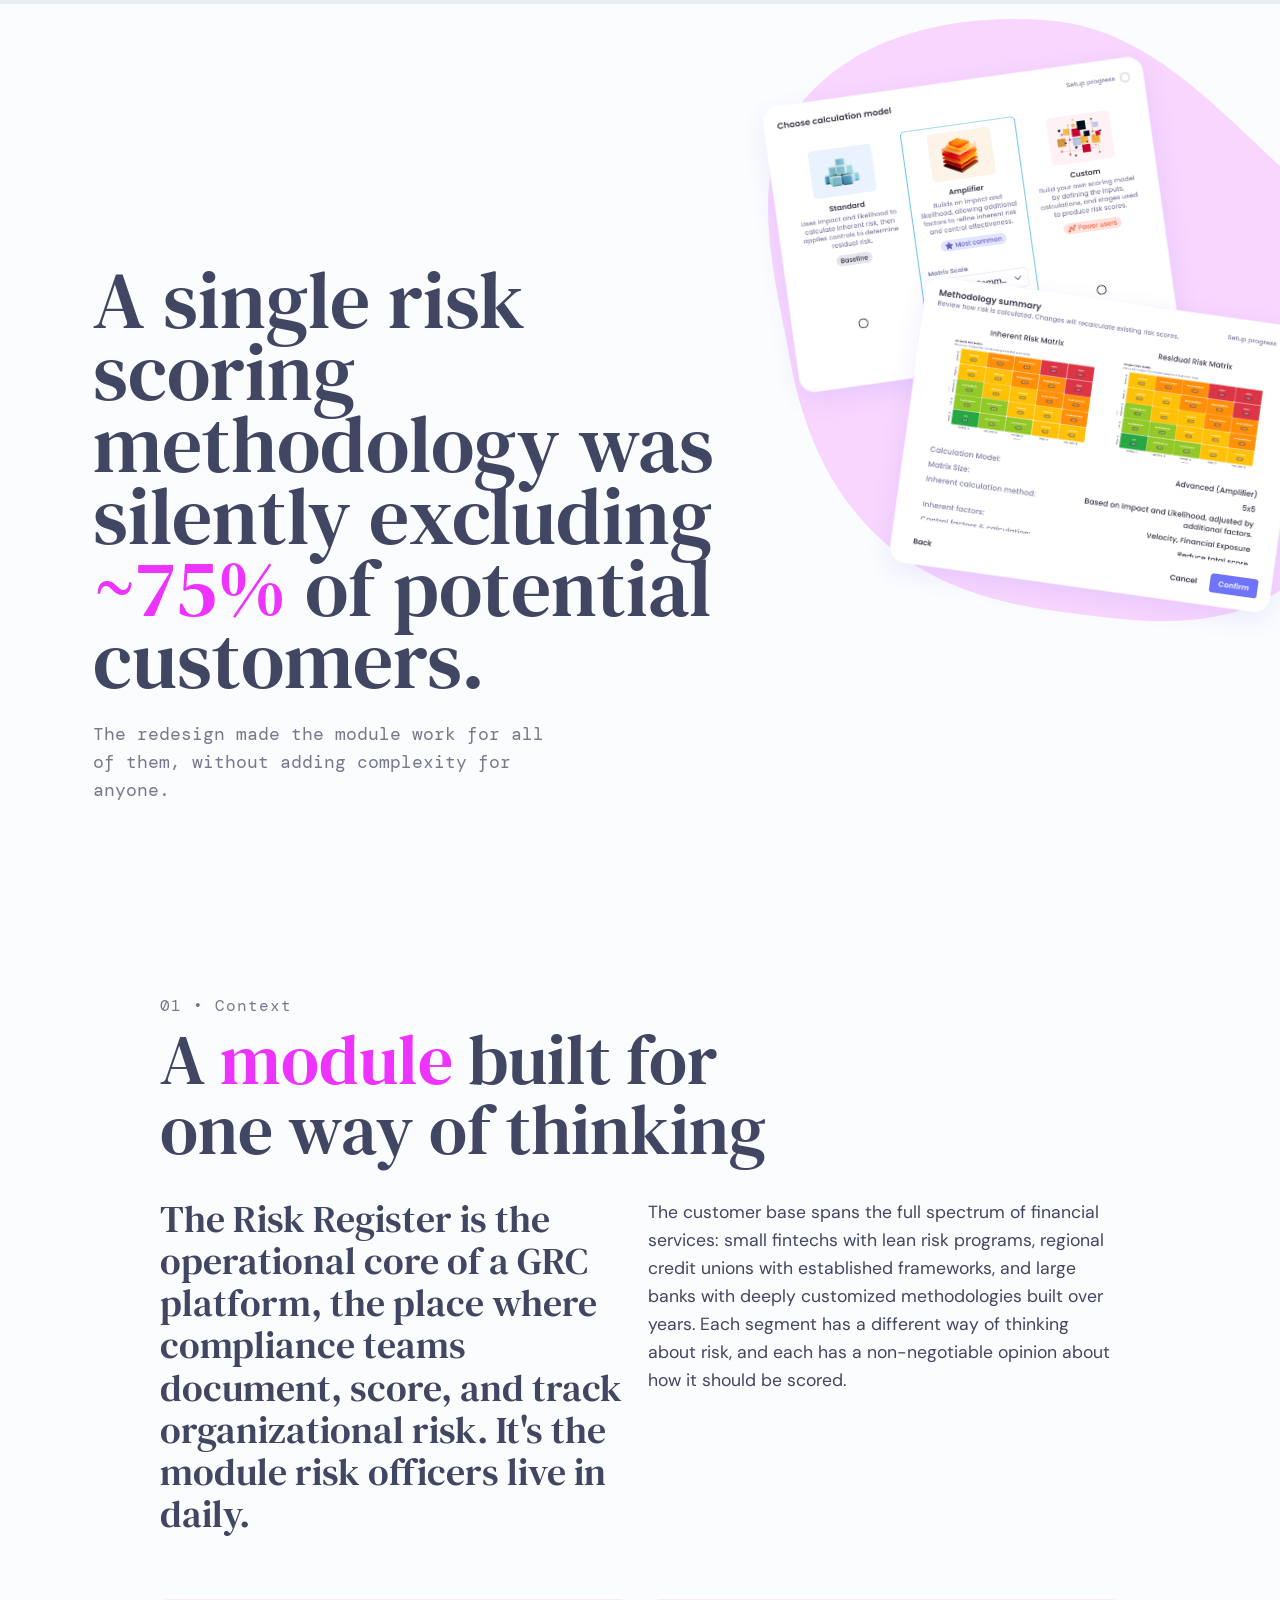
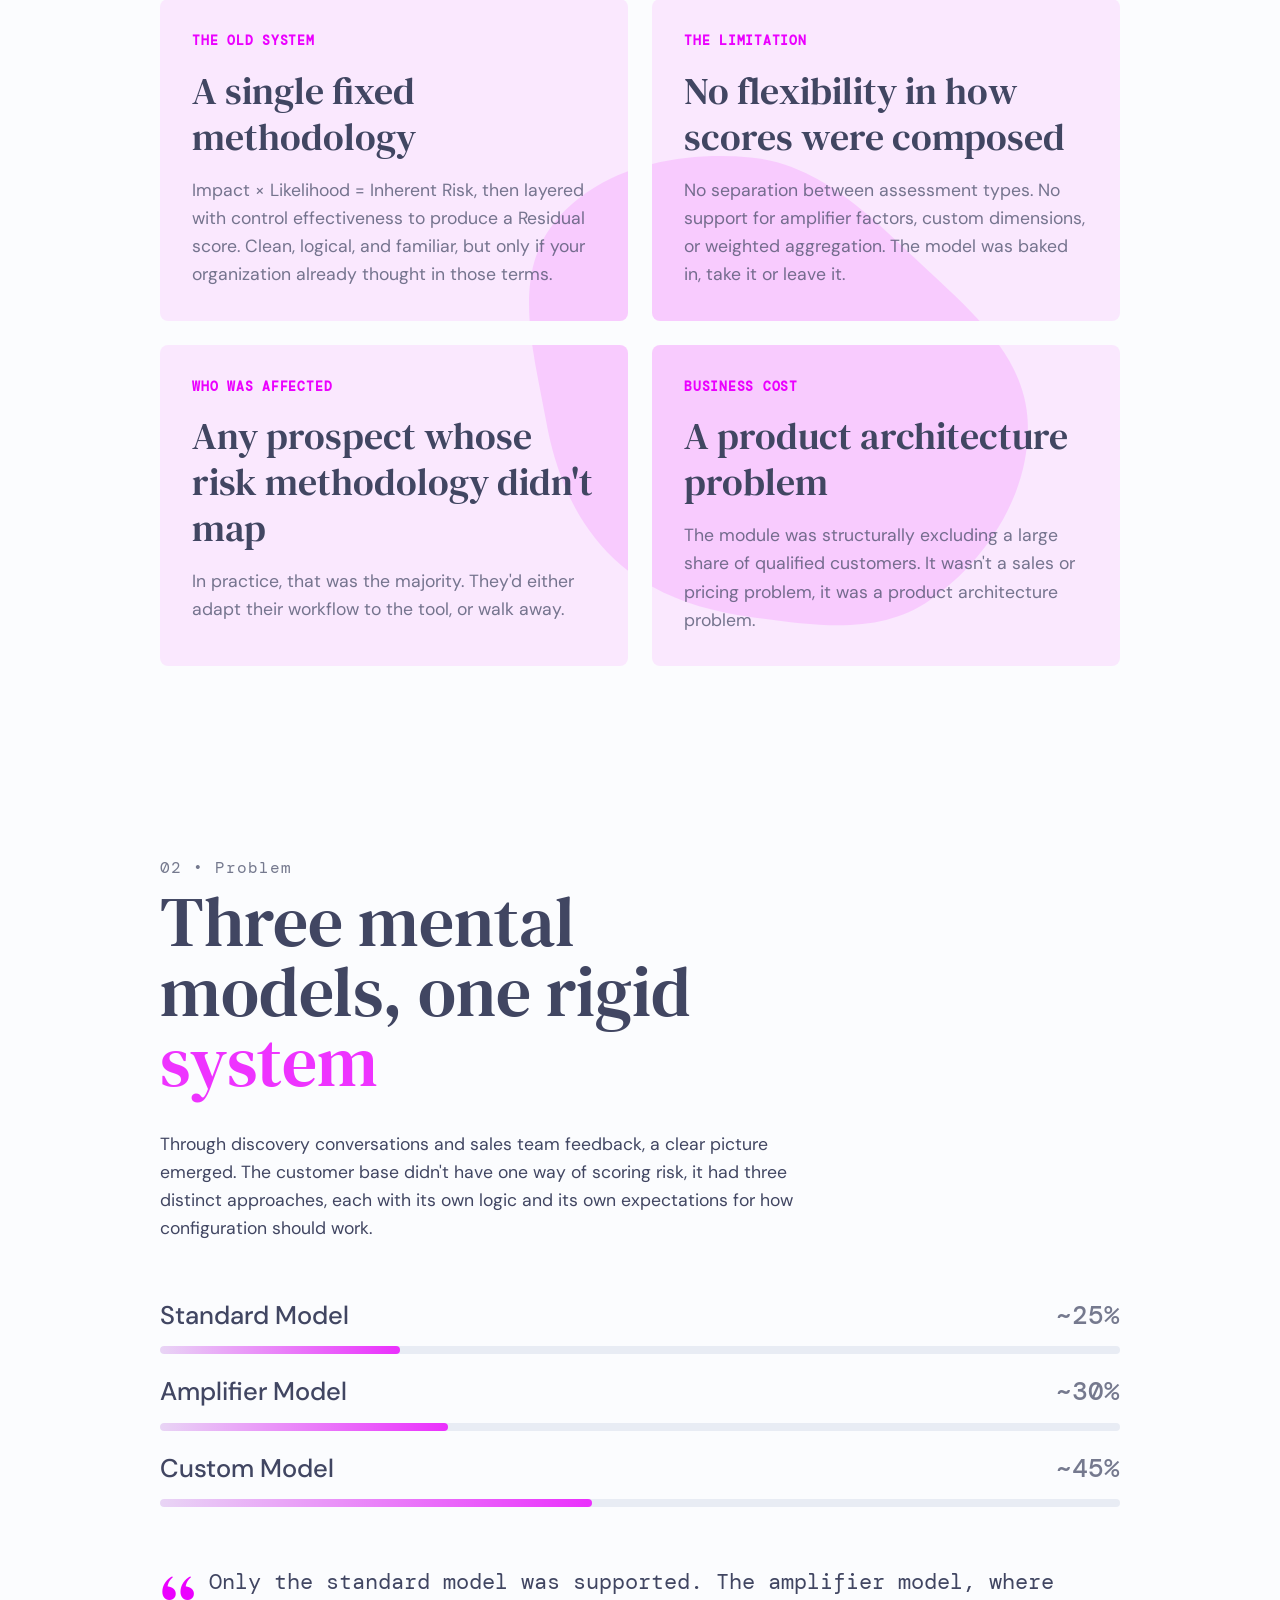
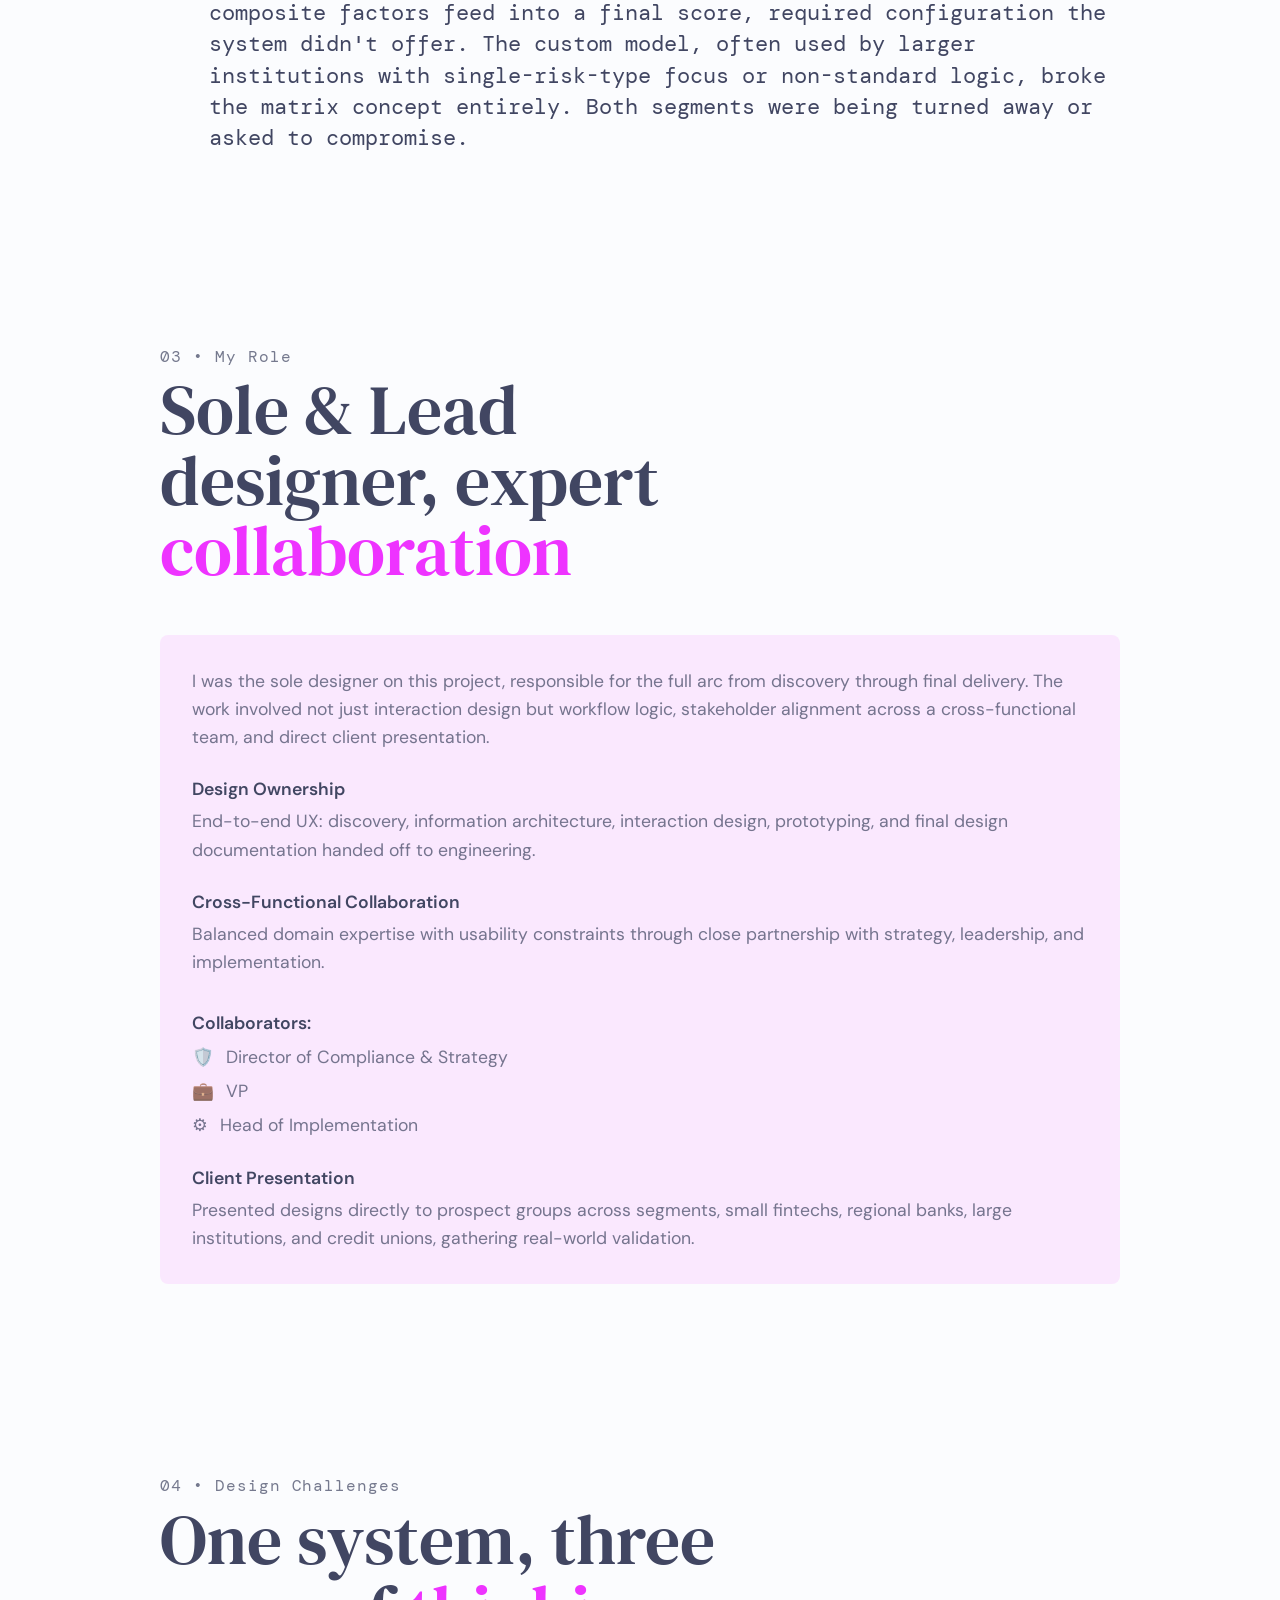
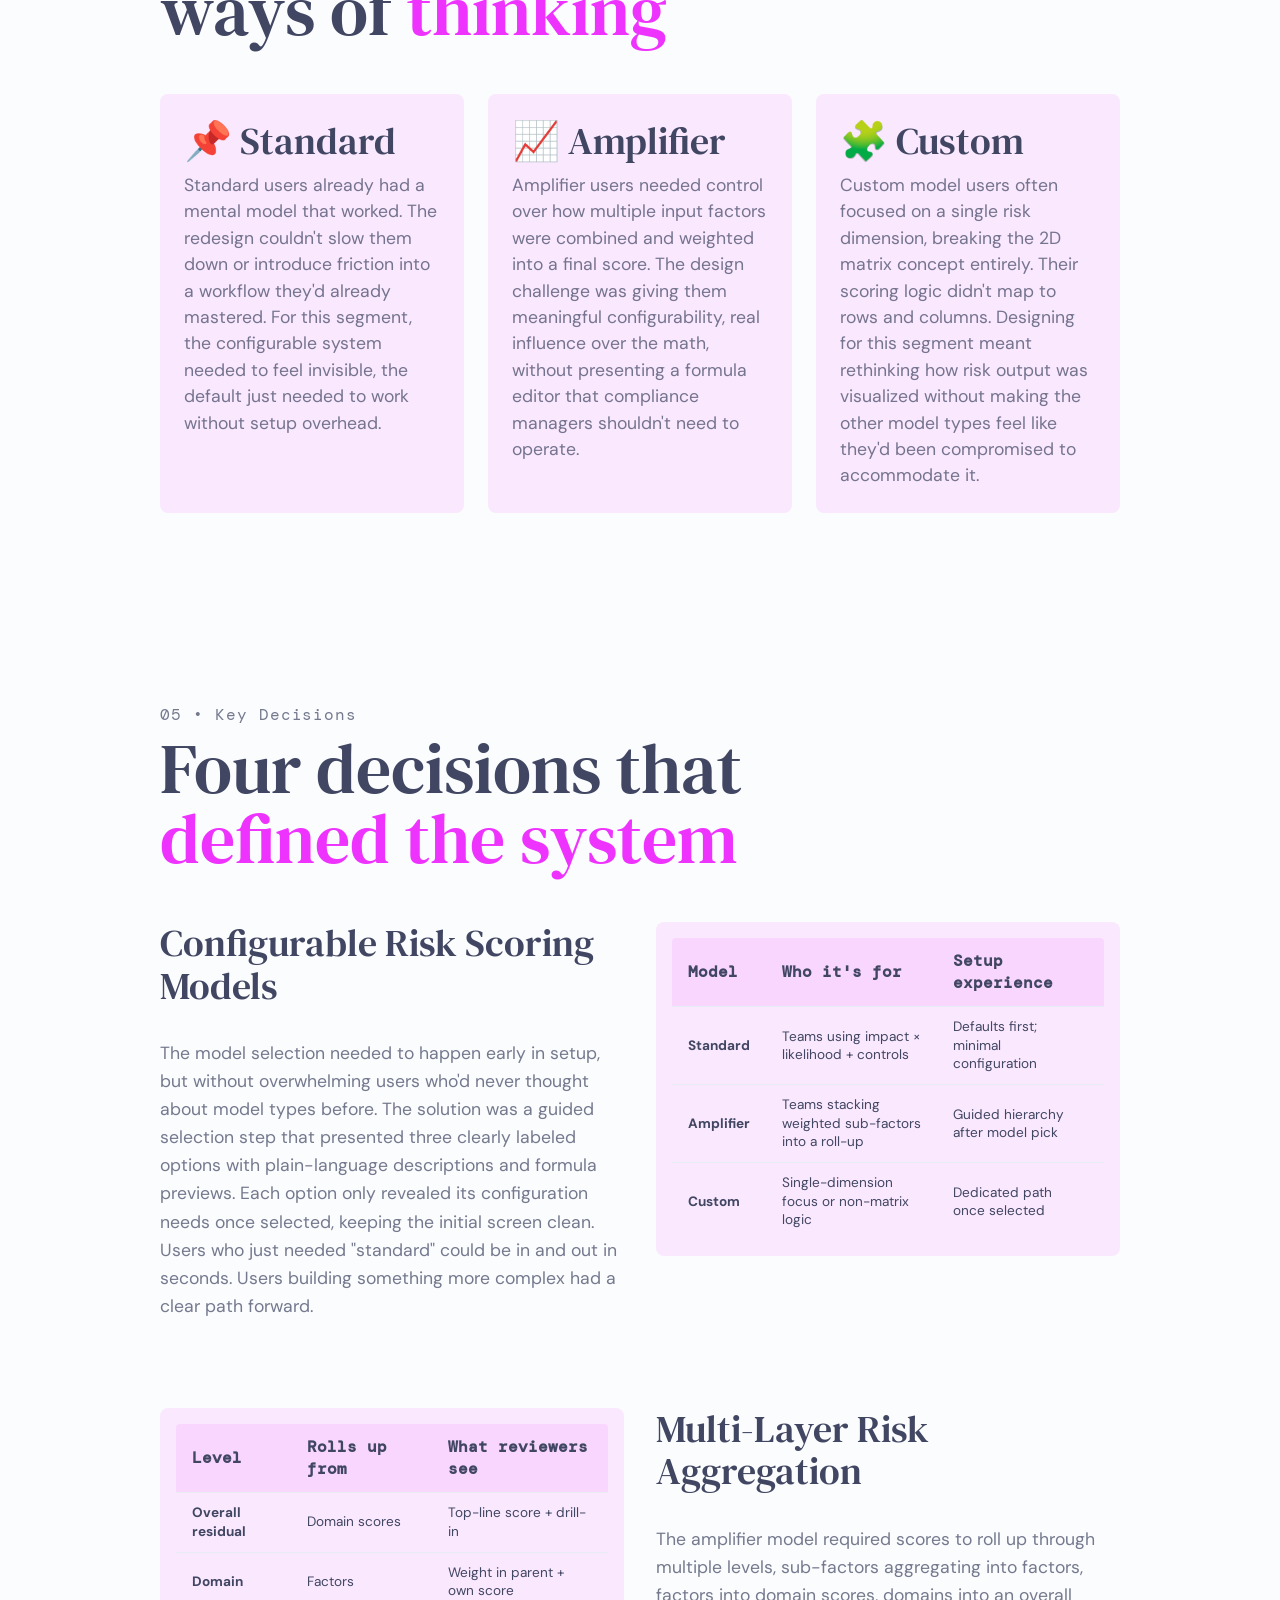
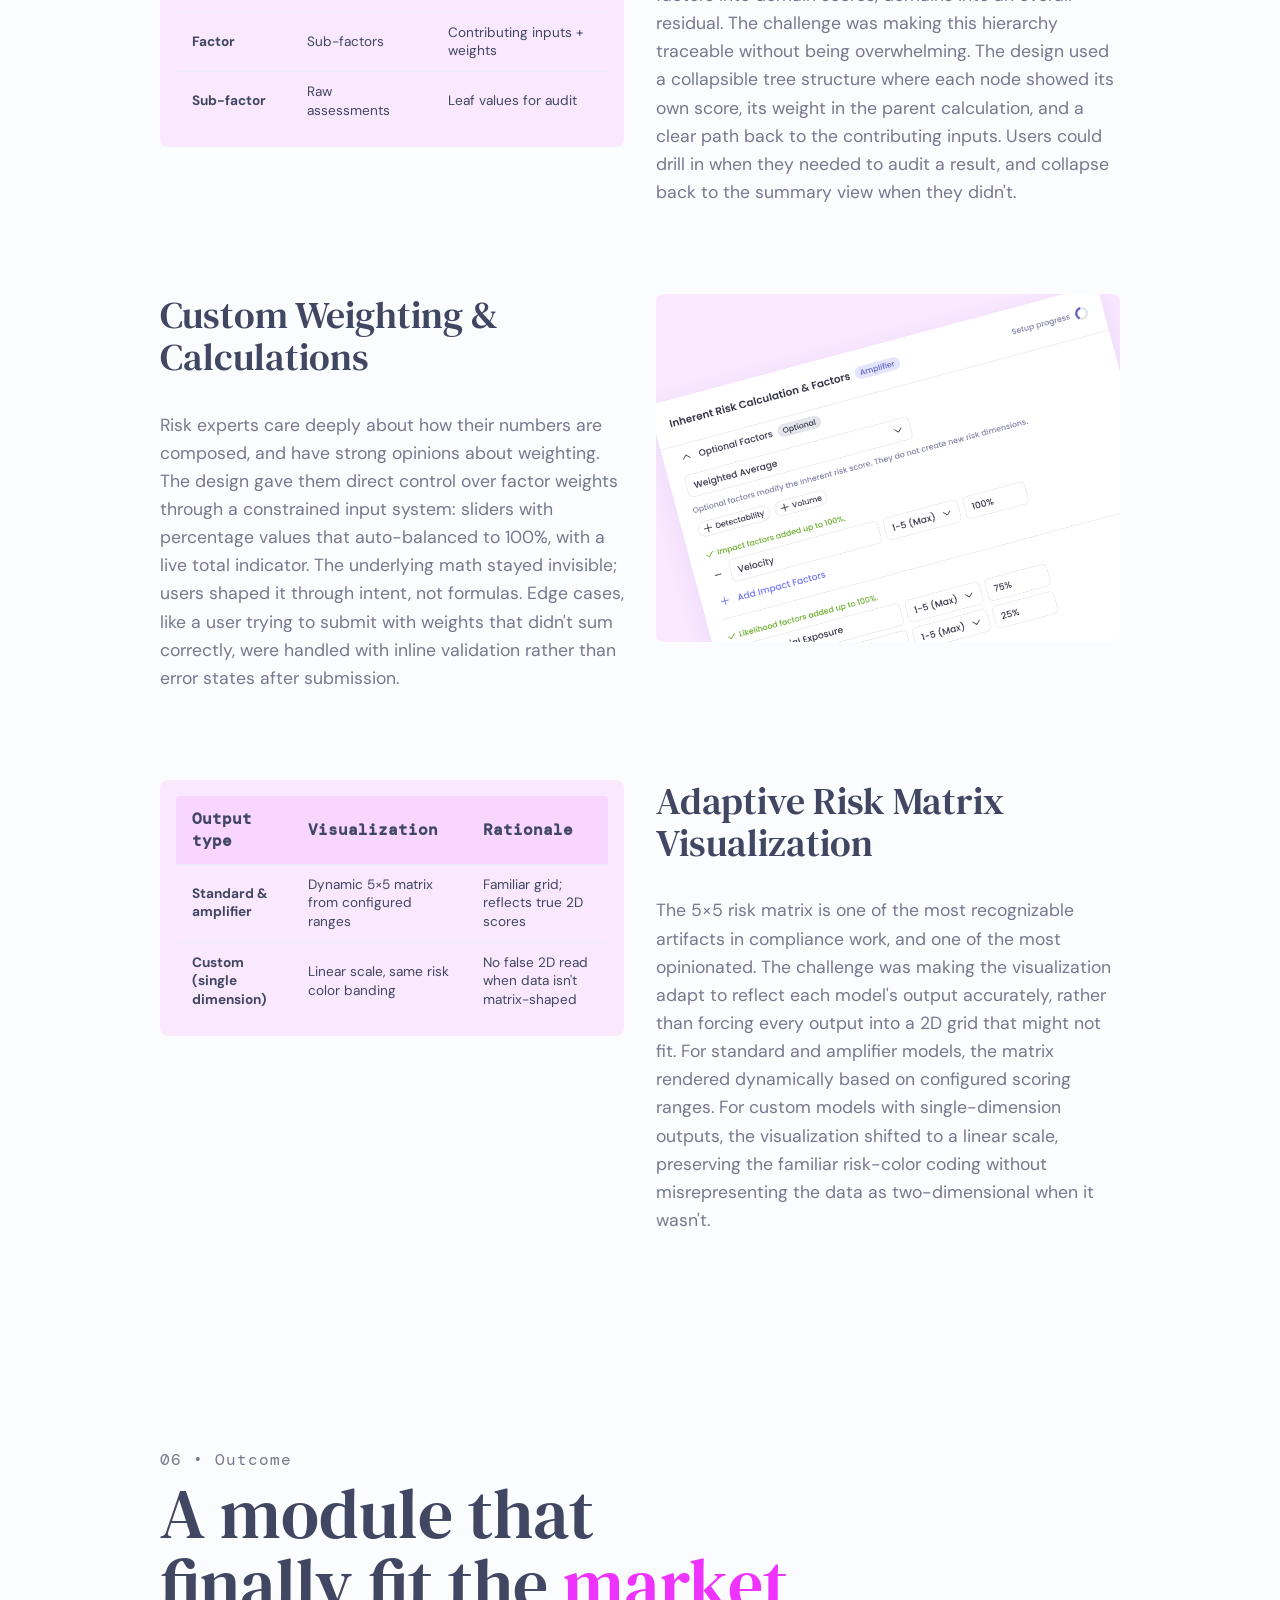
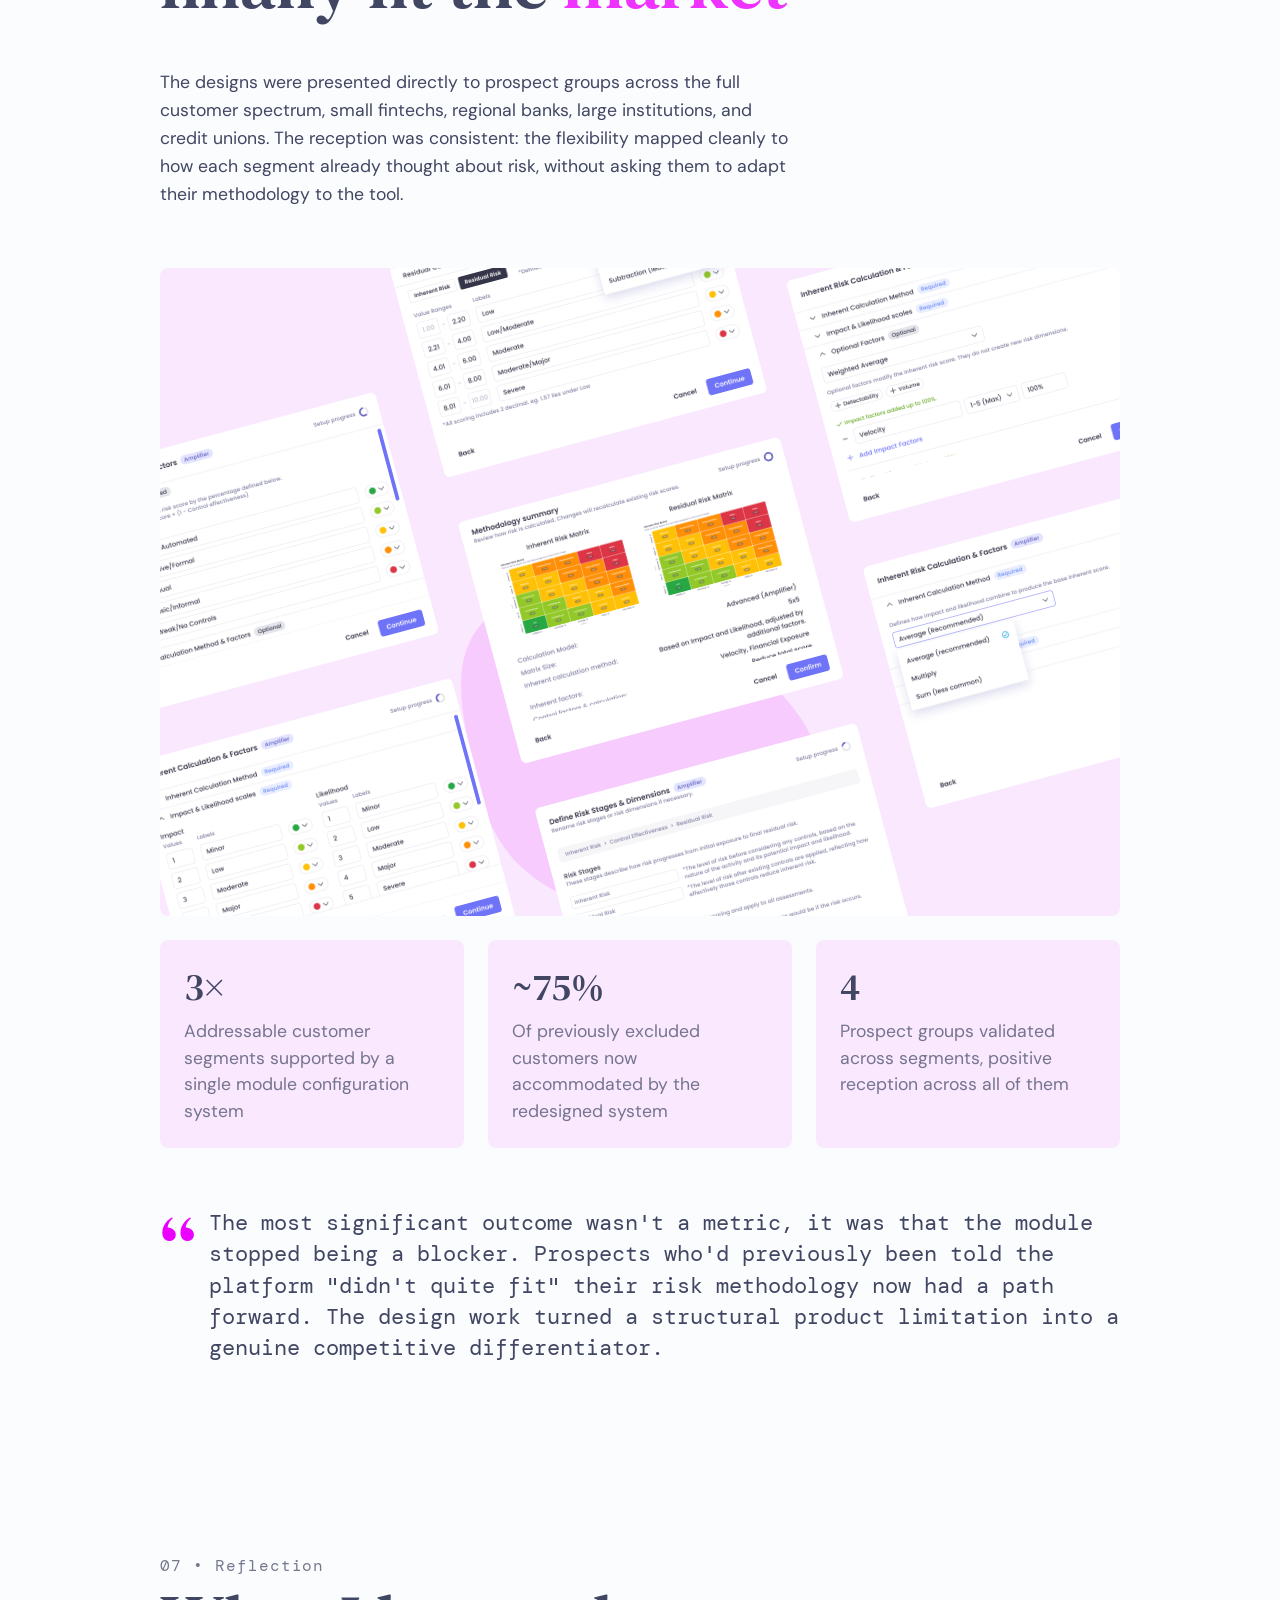
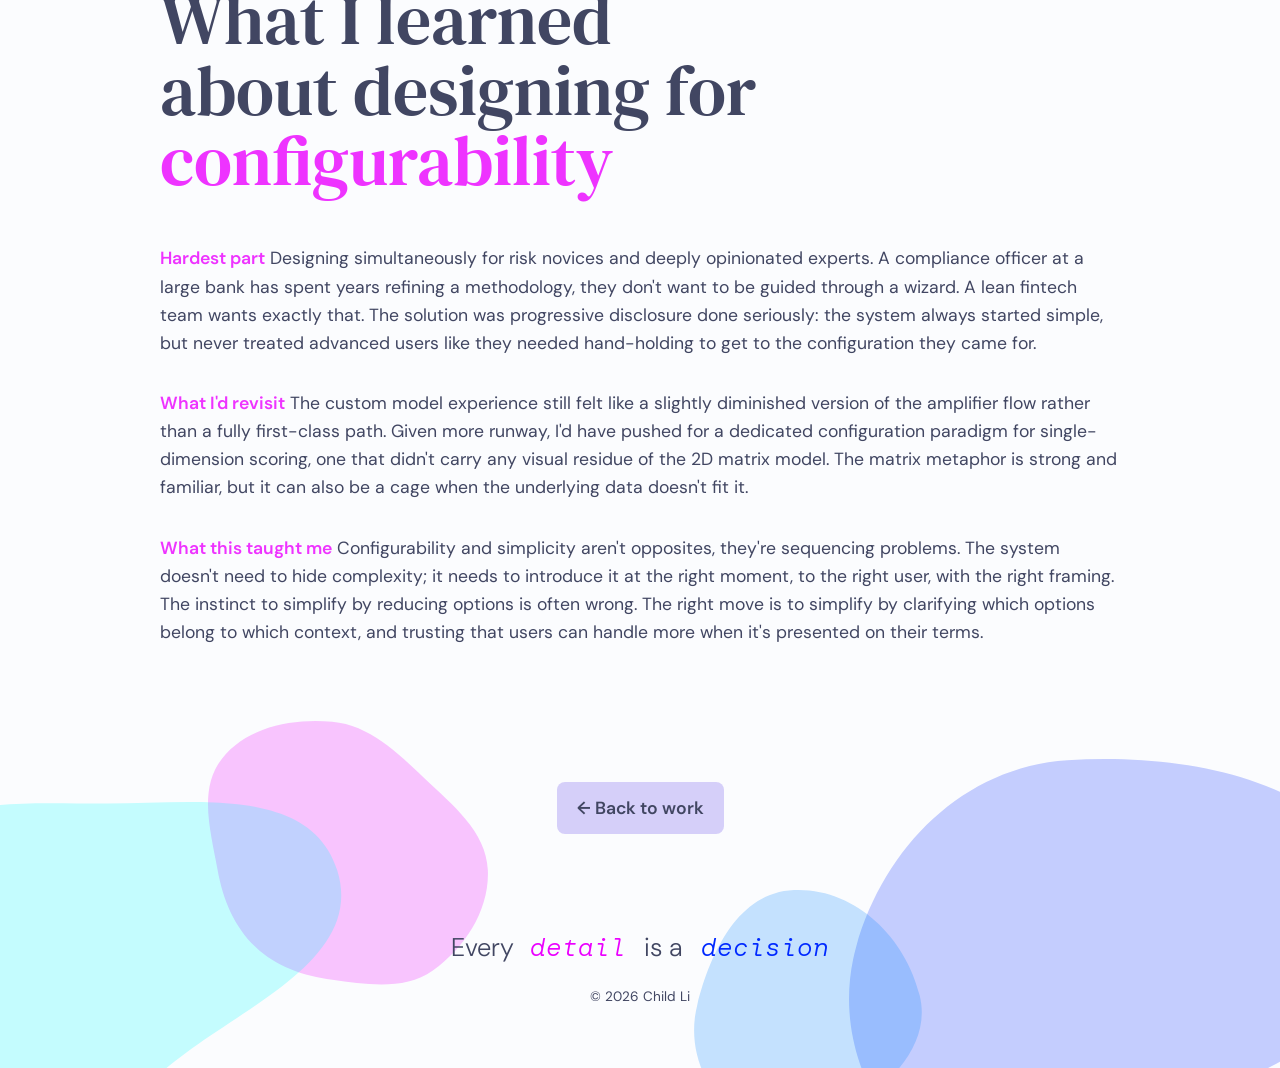
==== case-study-1.html @ aeb24cd0 "initial commit" ====
<!DOCTYPE html>
<html lang="en">
<head>
  <meta charset="UTF-8">
  <meta name="viewport" content="width=device-width, initial-scale=1.0">
  <title>Designing a Flexible Risk Scoring System for Compliance Teams - Case Study 1</title>
  <link rel="preconnect" href="https://fonts.googleapis.com">
  <link rel="preconnect" href="https://fonts.gstatic.com" crossorigin>
  <link href="https://fonts.googleapis.com/css2?family=Instrument+Serif:ital@0;1&family=DM+Serif+Display&family=DM+Serif+Text:ital@0;1&family=DM+Mono:ital@0;1&family=DM+Sans:ital,wght@0,300;0,400;0,500;0,600;0,700;1,400&display=swap" rel="stylesheet">
  <link rel="stylesheet" href="css/styles.css">
  <link rel="stylesheet" href="css/case-study.css">
</head>
<body class="page-case-study page-case-study--1">
  <div class="reading-progress" role="progressbar" aria-label="Page reading progress" aria-valuenow="0" aria-valuemin="0" aria-valuemax="100">
    <div class="reading-progress__bar"></div>
  </div>
  <main>
    <!-- Hook hero (staggered entrance) -->
    <section class="cs-hero">
      <div class="cs-hero__inner">
        <div class="cs-hero__content">
          <h1 class="cs-hero__title" data-stagger>A single risk scoring methodology was silently excluding <span class="section-heading__accent">~75%</span> of potential customers.</h1>
          <p class="cs-hero__subtitle" data-stagger>The redesign made the module work for all of them, without adding complexity for anyone.</p>
        </div>
      </div>
      <div class="cs-hero__covers cs-hero__covers--stacked" aria-label="Project cover images">
        <figure class="cs-hero__cover cs-hero__cover--1">
          <img src="images/case-study-1/cover-1.png" alt="Case study cover 1">
        </figure>
        <figure class="cs-hero__cover cs-hero__cover--2">
          <img src="images/case-study-1/cover-2.png" alt="Case study cover 2">
        </figure>
      </div>
    </section>

    <!-- 01 • Context -->
    <section class="cs-context">
      <div class="cs-context__wrap">
        <div class="cs-context__body">
          <h6 class="cs-context__title">01 • Context</h6>
          <h2 class="section-heading">A <span class="section-heading__accent">module</span> built for one way of thinking</h2>
          <div class="cs-context__lead-row">
            <h4 class="cs-context__lead">The Risk Register is the operational core of a GRC platform, the place where compliance teams document, score, and track organizational risk. It's the module risk officers live in daily.</h4>
            <p>The customer base spans the full spectrum of financial services: small fintechs with lean risk programs, regional credit unions with established frameworks, and large banks with deeply customized methodologies built over years. Each segment has a different way of thinking about risk, and each has a non-negotiable opinion about how it should be scored.</p>
          </div>
          <div class="challenge-grid cs-context__breakdown">
            <div class="challenge-card">
              <div class="challenge-tag">The old system</div>
              <h4>A single fixed methodology</h4>
              <p>Impact × Likelihood = Inherent Risk, then layered with control effectiveness to produce a Residual score. Clean, logical, and familiar, but only if your organization already thought in those terms.</p>
            </div>
            <div class="challenge-card">
              <div class="challenge-tag">The limitation</div>
              <h4>No flexibility in how scores were composed</h4>
              <p>No separation between assessment types. No support for amplifier factors, custom dimensions, or weighted aggregation. The model was baked in, take it or leave it.</p>
            </div>
            <div class="challenge-card">
              <div class="challenge-tag">Who was affected</div>
              <h4>Any prospect whose risk methodology didn't map</h4>
              <p>In practice, that was the majority. They'd either adapt their workflow to the tool, or walk away.</p>
            </div>
            <div class="challenge-card">
              <div class="challenge-tag">Business cost</div>
              <h4>A product architecture problem</h4>
              <p>The module was structurally excluding a large share of qualified customers. It wasn't a sales or pricing problem, it was a product architecture problem.</p>
            </div>
          </div>
        </div>
      </div>
    </section>

    <!-- 02 • Problem -->
    <section class="cs-context cs-context--problem">
      <div class="cs-context__wrap">
        <div class="cs-context__body">
          <h6 class="cs-context__title">02 • Problem</h6>
          <h2 class="section-heading">Three mental models, one rigid <span class="section-heading__accent">system</span></h2>
          <p class="cs-context__intro-p">Through discovery conversations and sales team feedback, a clear picture emerged. The customer base didn't have one way of scoring risk, it had three distinct approaches, each with its own logic and its own expectations for how configuration should work.</p>
        </div>
        <aside class="cs-context__stats cs-context__stats--bars">
          <div class="cs-progress-item">
            <div class="cs-progress-item__head">
              <span class="cs-progress-item__label">Standard Model</span>
              <span class="cs-progress-item__pct">~25%</span>
            </div>
            <div class="cs-progress-item__bar">
              <div class="cs-progress-item__fill" data-progress="25"></div>
            </div>
          </div>
          <div class="cs-progress-item">
            <div class="cs-progress-item__head">
              <span class="cs-progress-item__label">Amplifier Model</span>
              <span class="cs-progress-item__pct">~30%</span>
            </div>
            <div class="cs-progress-item__bar">
              <div class="cs-progress-item__fill" data-progress="30"></div>
            </div>
          </div>
          <div class="cs-progress-item">
            <div class="cs-progress-item__head">
              <span class="cs-progress-item__label">Custom Model</span>
              <span class="cs-progress-item__pct">~45%</span>
            </div>
            <div class="cs-progress-item__bar">
              <div class="cs-progress-item__fill" data-progress="45"></div>
            </div>
          </div>
        </aside>
        <blockquote class="cs-context__quote">
          <p>Only the standard model was supported. The amplifier model, where composite factors feed into a final score, required configuration the system didn't offer. The custom model, often used by larger institutions with single-risk-type focus or non-standard logic, broke the matrix concept entirely. Both segments were being turned away or asked to compromise.</p>
        </blockquote>
      </div>
    </section>

    <!-- Role: 3-column grid -->
    <section class="cs-role">
      <div class="cs-inner">
        <h6 class="section-title">03 • My Role</h6>
        <h2 class="section-heading">Sole &amp; Lead designer, expert <span class="section-heading__accent">collaboration</span></h2>
        <div class="cs-role__body">
          <p>I was the sole designer on this project, responsible for the full arc from discovery through final delivery. The work involved not just interaction design but workflow logic, stakeholder alignment across a cross-functional team, and direct client presentation.</p>
          <p><strong>Design Ownership</strong> End-to-end UX: discovery, information architecture, interaction design, prototyping, and final design documentation handed off to engineering.</p>
          <p><strong>Cross-Functional Collaboration</strong> Balanced domain expertise with usability constraints through close partnership with strategy, leadership, and implementation.</p>
          <p class="cs-role__collaborators">
            <strong>Collaborators:</strong>
            <span class="cs-role__collaborator"><span class="cs-role__collaborator-emoji" aria-hidden="true">🛡️</span> Director of Compliance &amp; Strategy</span>
            <span class="cs-role__collaborator"><span class="cs-role__collaborator-emoji" aria-hidden="true">💼</span> VP</span>
            <span class="cs-role__collaborator"><span class="cs-role__collaborator-emoji" aria-hidden="true">⚙️</span> Head of Implementation</span>
          </p>
          <p><strong>Client Presentation</strong> Presented designs directly to prospect groups across segments, small fintechs, regional banks, large institutions, and credit unions, gathering real-world validation.</p>
        </div>
      </div>
    </section>

    <!-- Design Challenges: stats-style impact grid (same pattern as Outcome section) -->
    <section class="cs-challenges">
      <div class="cs-inner">
        <h6 class="section-title">04 • Design Challenges</h6>
        <h2 class="section-heading">One system, three ways of <span class="section-heading__accent">thinking</span></h2>
        <div class="cs-outcome__impact">
          <div class="cs-impact__grid cs-impact__grid--stats-style">
            <div class="cs-impact__card">
              <span class="cs-impact__value">📌 Standard</span>
              <p class="cs-impact__label">Standard users already had a mental model that worked. The redesign couldn't slow them down or introduce friction into a workflow they'd already mastered. For this segment, the configurable system needed to feel invisible, the default just needed to work without setup overhead.</p>
            </div>
            <div class="cs-impact__card">
              <span class="cs-impact__value">📈 Amplifier</span>
              <p class="cs-impact__label">Amplifier users needed control over how multiple input factors were combined and weighted into a final score. The design challenge was giving them meaningful configurability, real influence over the math, without presenting a formula editor that compliance managers shouldn't need to operate.</p>
            </div>
            <div class="cs-impact__card">
              <span class="cs-impact__value">🧩 Custom</span>
              <p class="cs-impact__label">Custom model users often focused on a single risk dimension, breaking the 2D matrix concept entirely. Their scoring logic didn't map to rows and columns. Designing for this segment meant rethinking how risk output was visualized without making the other model types feel like they'd been compromised to accommodate it.</p>
            </div>
          </div>
        </div>
      </div>
    </section>

    <!-- Key Decisions: split layout, text + table or visual (matches case study 2) -->
    <section class="cs-decisions">
      <div class="cs-inner">
        <h6 class="section-title">05 • Key Decisions</h6>
        <h2 class="section-heading">Four decisions that <span class="section-heading__accent">defined the system</span></h2>
        <div class="cs-decisions__list cs-decisions__list--split">
          <article class="cs-decision cs-decision--split">
            <div class="cs-decision__row">
              <div class="cs-decision__content">
                <div class="cs-decision__head-static">
                  <h4 class="cs-decision__title">Configurable Risk Scoring Models</h4>
                </div>
                <div class="cs-decision__body cs-decision__body--open">
                  <div class="cs-decision__body-inner">
                    <p>The model selection needed to happen early in setup, but without overwhelming users who'd never thought about model types before. The solution was a guided selection step that presented three clearly labeled options with plain-language descriptions and formula previews. Each option only revealed its configuration needs once selected, keeping the initial screen clean. Users who just needed "standard" could be in and out in seconds. Users building something more complex had a clear path forward.</p>
                  </div>
                </div>
              </div>
              <div class="cs-decision__media">
                <div class="cs-decision__frame cs-decision__frame--table">
                  <div class="cs-decision__table-wrap">
                    <table class="cs-context__table">
                      <thead>
                        <tr>
                          <th>Model</th>
                          <th>Who it's for</th>
                          <th>Setup experience</th>
                        </tr>
                      </thead>
                      <tbody>
                        <tr>
                          <td><strong>Standard</strong></td>
                          <td>Teams using impact × likelihood + controls</td>
                          <td>Defaults first; minimal configuration</td>
                        </tr>
                        <tr>
                          <td><strong>Amplifier</strong></td>
                          <td>Teams stacking weighted sub-factors into a roll-up</td>
                          <td>Guided hierarchy after model pick</td>
                        </tr>
                        <tr>
                          <td><strong>Custom</strong></td>
                          <td>Single-dimension focus or non-matrix logic</td>
                          <td>Dedicated path once selected</td>
                        </tr>
                      </tbody>
                    </table>
                  </div>
                </div>
              </div>
            </div>
          </article>
          <article class="cs-decision cs-decision--split">
            <div class="cs-decision__row">
              <div class="cs-decision__media">
                <div class="cs-decision__frame cs-decision__frame--table">
                  <div class="cs-decision__table-wrap">
                    <table class="cs-context__table">
                      <thead>
                        <tr>
                          <th>Level</th>
                          <th>Rolls up from</th>
                          <th>What reviewers see</th>
                        </tr>
                      </thead>
                      <tbody>
                        <tr>
                          <td><strong>Overall residual</strong></td>
                          <td>Domain scores</td>
                          <td>Top-line score + drill-in</td>
                        </tr>
                        <tr>
                          <td><strong>Domain</strong></td>
                          <td>Factors</td>
                          <td>Weight in parent + own score</td>
                        </tr>
                        <tr>
                          <td><strong>Factor</strong></td>
                          <td>Sub-factors</td>
                          <td>Contributing inputs + weights</td>
                        </tr>
                        <tr>
                          <td><strong>Sub-factor</strong></td>
                          <td>Raw assessments</td>
                          <td>Leaf values for audit</td>
                        </tr>
                      </tbody>
                    </table>
                  </div>
                </div>
              </div>
              <div class="cs-decision__content">
                <div class="cs-decision__head-static">
                  <h4 class="cs-decision__title">Multi-Layer Risk Aggregation</h4>
                </div>
                <div class="cs-decision__body cs-decision__body--open">
                  <div class="cs-decision__body-inner">
                    <p>The amplifier model required scores to roll up through multiple levels, sub-factors aggregating into factors, factors into domain scores, domains into an overall residual. The challenge was making this hierarchy traceable without being overwhelming. The design used a collapsible tree structure where each node showed its own score, its weight in the parent calculation, and a clear path back to the contributing inputs. Users could drill in when they needed to audit a result, and collapse back to the summary view when they didn't.</p>
                  </div>
                </div>
              </div>
            </div>
          </article>
          <article class="cs-decision cs-decision--split">
            <div class="cs-decision__row">
              <div class="cs-decision__content">
                <div class="cs-decision__head-static">
                  <h4 class="cs-decision__title">Custom Weighting &amp; Calculations</h4>
                </div>
                <div class="cs-decision__body cs-decision__body--open">
                  <div class="cs-decision__body-inner">
                    <p>Risk experts care deeply about how their numbers are composed, and have strong opinions about weighting. The design gave them direct control over factor weights through a constrained input system: sliders with percentage values that auto-balanced to 100%, with a live total indicator. The underlying math stayed invisible; users shaped it through intent, not formulas. Edge cases, like a user trying to submit with weights that didn't sum correctly, were handled with inline validation rather than error states after submission.</p>
                  </div>
                </div>
              </div>
              <div class="cs-decision__media">
                <div class="cs-decision__frame cs-decision__frame--tilt">
                  <img
                    src="images/case-study-1/key-decision-a.png"
                    alt="Custom weighting UI: sliders with a live total and inline validation"
                    width="1440"
                    height="1280"
                    loading="lazy"
                    decoding="async"
                  />
                </div>
              </div>
            </div>
          </article>
          <article class="cs-decision cs-decision--split">
            <div class="cs-decision__row">
              <div class="cs-decision__media">
                <div class="cs-decision__frame cs-decision__frame--table">
                  <div class="cs-decision__table-wrap">
                    <table class="cs-context__table">
                      <thead>
                        <tr>
                          <th>Output type</th>
                          <th>Visualization</th>
                          <th>Rationale</th>
                        </tr>
                      </thead>
                      <tbody>
                        <tr>
                          <td><strong>Standard &amp; amplifier</strong></td>
                          <td>Dynamic 5×5 matrix from configured ranges</td>
                          <td>Familiar grid; reflects true 2D scores</td>
                        </tr>
                        <tr>
                          <td><strong>Custom (single dimension)</strong></td>
                          <td>Linear scale, same risk color banding</td>
                          <td>No false 2D read when data isn't matrix-shaped</td>
                        </tr>
                      </tbody>
                    </table>
                  </div>
                </div>
              </div>
              <div class="cs-decision__content">
                <div class="cs-decision__head-static">
                  <h4 class="cs-decision__title">Adaptive Risk Matrix Visualization</h4>
                </div>
                <div class="cs-decision__body cs-decision__body--open">
                  <div class="cs-decision__body-inner">
                    <p>The 5×5 risk matrix is one of the most recognizable artifacts in compliance work, and one of the most opinionated. The challenge was making the visualization adapt to reflect each model's output accurately, rather than forcing every output into a 2D grid that might not fit. For standard and amplifier models, the matrix rendered dynamically based on configured scoring ranges. For custom models with single-dimension outputs, the visualization shifted to a linear scale, preserving the familiar risk-color coding without misrepresenting the data as two-dimensional when it wasn't.</p>
                  </div>
                </div>
              </div>
            </div>
          </article>
        </div>
      </div>
    </section>

    <!-- Outcome: final design + impact combined -->
    <section class="cs-outcome">
      <div class="cs-inner">
        <h6 class="section-title">06 • Outcome</h6>
        <h2 class="section-heading">A module that finally fit the <span class="section-heading__accent">market</span></h2>
        <p class="cs-context__intro-p">The designs were presented directly to prospect groups across the full customer spectrum, small fintechs, regional banks, large institutions, and credit unions. The reception was consistent: the flexibility mapped cleanly to how each segment already thought about risk, without asking them to adapt their methodology to the tool.</p>
        <div class="cs-outcome__impact">
          <div class="cs-outcome__overview">
            <div class="cs-outcome__overview-frame">
              <img class="cs-outcome__overview-img" src="images/case-study-1/outcome.png" alt="Delivered risk scoring module: configuration and flows shown as presented to prospect groups across segments.">
            </div>
          </div>
          <div class="cs-impact__grid cs-impact__grid--stats-style">
            <div class="cs-impact__card">
              <span class="cs-impact__value">3×</span>
              <p class="cs-impact__label">Addressable customer segments supported by a single module configuration system</p>
            </div>
            <div class="cs-impact__card">
              <span class="cs-impact__value">~75%</span>
              <p class="cs-impact__label">Of previously excluded customers now accommodated by the redesigned system</p>
            </div>
            <div class="cs-impact__card">
              <span class="cs-impact__value">4</span>
              <p class="cs-impact__label">Prospect groups validated across segments, positive reception across all of them</p>
            </div>
          </div>
        </div>
        <blockquote class="cs-context__quote">
          <p>The most significant outcome wasn't a metric, it was that the module stopped being a blocker. Prospects who'd previously been told the platform "didn't quite fit" their risk methodology now had a path forward. The design work turned a structural product limitation into a genuine competitive differentiator.</p>
        </blockquote>
      </div>
    </section>

    <!-- Reflection -->
    <section class="cs-reflection">
      <div class="cs-inner">
        <h6 class="section-title">07 • Reflection</h6>
        <h2 class="section-heading">What I learned about designing for <span class="section-heading__accent">configurability</span></h2>
        <div class="cs-reflection__body">
          <p><strong>Hardest part</strong> Designing simultaneously for risk novices and deeply opinionated experts. A compliance officer at a large bank has spent years refining a methodology, they don't want to be guided through a wizard. A lean fintech team wants exactly that. The solution was progressive disclosure done seriously: the system always started simple, but never treated advanced users like they needed hand-holding to get to the configuration they came for.</p>
          <p><strong>What I'd revisit</strong> The custom model experience still felt like a slightly diminished version of the amplifier flow rather than a fully first-class path. Given more runway, I'd have pushed for a dedicated configuration paradigm for single-dimension scoring, one that didn't carry any visual residue of the 2D matrix model. The matrix metaphor is strong and familiar, but it can also be a cage when the underlying data doesn't fit it.</p>
          <p><strong>What this taught me</strong> Configurability and simplicity aren't opposites, they're sequencing problems. The system doesn't need to hide complexity; it needs to introduce it at the right moment, to the right user, with the right framing. The instinct to simplify by reducing options is often wrong. The right move is to simplify by clarifying which options belong to which context, and trusting that users can handle more when it's presented on their terms.</p>
        </div>
      </div>
    </section>
  </main>

  <div class="site-footer-actions">
    <a href="index.html#case-studies" class="hero__cta">← Back to work</a>
  </div>
  <footer class="site-footer">
    <div class="site-footer__spheres" aria-hidden="true">
      <span class="site-footer__sphere"></span>
      <span class="site-footer__sphere"></span>
      <span class="site-footer__sphere"></span>
      <span class="site-footer__sphere"></span>
    </div>
    <div class="site-footer__brand">
      <h5 class="site-footer__tagline" aria-label="Every detail is a decision">Every <span class="site-footer__tagline-detail">detail</span><span class="site-footer__tagline-bridge"> is a </span><span class="site-footer__tagline-decision">decision</span></h5>
      <p class="site-footer__copyright">© 2026 Child Li</p>
    </div>
  </footer>

  <script src="js/main.js"></script>
  <script src="js/case-study.js"></script>
</body>
</html>
---- css/styles.css ----
/* --- Variables --- */
:root {
  --color-bg: #FBFCFE;
  --color-surface: #fff;
  --color-text: #414662;
  --color-text-muted: rgba(65, 70, 98, 0.72);
  --color-link: #3C1AE5;
  --color-accent: #3C1AE5;
  --color-accent-hover: #2e15b8;
  --color-border: #e8ecf4;
  /* Accent tints @ 15% for backgrounds / highlights */
  --color-accent-1: rgba(235, 0, 255, 0.15);
  --color-accent-2: rgba(0, 41, 255, 0.15);
  --color-accent-3: rgba(0, 133, 255, 0.15);
  --color-accent-4: rgba(0, 255, 255, 0.15);
  /* Solid accent colors for progress bar gradient (accent 1 → 2) */
  --color-accent-1-solid: #EB00FF;
  --color-accent-2-solid: #0029FF;
  --color-accent-3-solid: #0085FF;
  --color-accent-4-solid: #00ffff;
  --font-title: "DM Serif Text", Georgia, serif;
  --font-subtitle: "DM Mono", ui-monospace, monospace;
  --font-sans: "DM Sans", system-ui, sans-serif;
  --space-xs: 0.5rem;
  --space-sm: 1rem;
  --space-md: 1.5rem;
  --space-lg: 2rem;
  --space-xl: 2rem;
  --space-2xl: 4rem;
  --space-3xl: 6rem;
  --radius: 8px;
  --radius-lg: 16px;
  --bento-gap: 1.5rem; /* 24px at 16px root, scales with font size */
  --max-width: 72rem;
  /* Typography scale */
  --text-h1: 5em;
  --text-h2: 4.4em;
  --text-h3: 3.5em;
  --text-h4: 2.4em;
  --text-h5: 1.6em;
  --text-h6: 1.2em;
  --text-p: 1em;
}

/* --- Base --- */
*, *::before, *::after { box-sizing: border-box; }
html {
  scroll-behavior: smooth;
  overflow-x: clip;
  margin: 0;
  padding: 0;
}
body {
  margin: 0;
  padding: 0;
  overflow-x: clip;
  max-width: 100%;
  font-family: var(--font-sans);
  font-size: 1rem;
  line-height: 1.6;
  color: var(--color-text);
  background: var(--color-bg);
}
@supports not (overflow: clip) {
  html,
  body {
    overflow-x: hidden;
  }
}

/* Reading progress bar — fixed at top, gradient accent 1 → 2 */
.reading-progress {
  position: fixed;
  top: 0;
  left: 0;
  right: 0;
  height: 4px;
  z-index: 9999;
  background: var(--color-border);
}
.reading-progress__bar {
  height: 100%;
  width: 0%;
  background: linear-gradient(90deg, var(--color-accent-1-solid), var(--color-accent-2-solid));
  transition: width 0.8s ease-out;
}

img { max-width: 100%; height: auto; display: block; }
a { color: var(--color-link); text-decoration: none; }

h1 { font-family: var(--font-title); font-size: var(--text-h1); font-weight: 400; line-height: 0.9em; }
h2 { font-family: var(--font-title); font-size: var(--text-h2); font-weight: 400; line-height: 1em; }
h3 { font-family: var(--font-title); font-size: var(--text-h3); font-weight: 400; line-height: 1em; }
h4 { font-family: var(--font-title); font-size: var(--text-h4); font-weight: 400; line-height: 1.1em; }
h5 { font-family: var(--font-title); font-size: var(--text-h5); font-weight: 400; line-height: 1.1em; }
h6 { font-family: var(--font-title); font-size: var(--text-h6); font-weight: 400; line-height: 1.2em; }
p { font-family: var(--font-sans); font-size: 1em; }

/* --- Section shared --- */
section {
  padding: var(--space-3xl) var(--space-lg);
  max-width: var(--max-width);
  margin: 0 auto;
}

/* Home page: section content animates into view on scroll */
body:not(.page-case-study) main > section:not(.hero) {
  opacity: 0;
  transform: translateY(1.5rem);
  transition: opacity 0.8s ease-out, transform 0.8s ease-out;
}
body:not(.page-case-study) main > section:not(.hero).section--in-view {
  opacity: 1;
  transform: translateY(0);
}

.section-title {
  margin: 0 0 var(--space-xl);
}

/* --- Section header (reusable: eyebrow + title) --- */
.section-header {
  width: 90%;
  max-width: 1600px;
  margin-left: auto;
  margin-right: auto;
  margin-bottom: var(--space-2xl);
}
.section-header__eyebrow {
  font-family: var(--font-subtitle);
  font-size: 16px;
  font-weight: 400;
  color: var(--color-text-muted);
  margin: 0 0 8px;
  text-align: center;
}
.section-header__title {
  font-family: var(--font-title);
  font-size: var(--text-h3);
  font-weight: 400;
  margin: 0 0 4px;
  text-align: center;
  color: var(--color-text);
}
.section-header__subtitle {
  font-family: var(--font-sans);
  font-size: 1rem;
  font-weight: 400;
  color: var(--color-text);
  margin: 0;
  text-align: center;
}
.about__inner .section-header,
.contact__inner .section-header {
  width: 100%;
  max-width: none;
}

/* --- Hero --- */
.hero {
  position: relative;
  min-height: 100vh;
  display: flex;
  flex-direction: column;
  justify-content: flex-end;
  align-items: flex-start;
  padding: 80px var(--space-lg);
  margin: 0;
  max-width: none;
  background: var(--color-bg);
  overflow: hidden;
}
.hero__bg {
  position: absolute;
  inset: 0;
  width: 100%;
  height: 100%;
  z-index: 0;
  pointer-events: none;
}
.hero__content {
  position: relative;
  z-index: 1;
  width: 90%;
  max-width: 1600px;
  margin: 0 auto;
  vertical-align: bottom;
}

@keyframes hero-reveal {
  from {
    opacity: 0;
    transform: translateY(40px);
  }
  to {
    opacity: 1;
    transform: translateY(0);
  }
}

/* CTA: opacity only so hover translateY still works */
@keyframes hero-cta-reveal {
  from {
    opacity: 0;
  }
  to {
    opacity: 1;
  }
}

.hero__title {
  margin: 0 0 40px;
  max-width: 840px;
  width: 100%;
  color: var(--color-text);
  animation: hero-reveal 0.8s ease both;
  animation-delay: 0.15s;
}
.hero__subtitle {
  font-family: var(--font-subtitle);
  font-size: 1rem;
  font-weight: 400;
  color: var(--color-text-muted);
  margin: 0 0 var(--space-xl);
  letter-spacing: 0.02em;
}
.hero__subtitle-line {
  display: block;
  animation: hero-reveal 0.8s ease both;
}
.hero__subtitle-line:nth-child(1) { animation-delay: 0.45s; }
.hero__subtitle-line:nth-child(2) { animation-delay: 0.6s; }
.hero__subtitle-line:nth-child(3) { animation-delay: 0.75s; }
.hero__cta,
.hero__cta:visited {
  display: inline-block;
  font-weight: 600;
  color: var(--color-text);
  background: color-mix(in srgb, var(--color-link) 20%, transparent);
  padding: 12px 20px;
  border-radius: var(--radius);
  animation: none;
  transition:
    opacity 0.8s ease,
    background-color 0.3s,
    color 0.3s,
    box-shadow 0.3s ease,
    transform 0.3s ease;
}
body:not(.page-case-study) .hero .hero__cta,
body:not(.page-case-study) .hero .hero__cta:visited {
  animation: hero-cta-reveal 0.8s ease both;
  animation-delay: 0.95s;
}
.hero__cta:hover,
.hero__cta:focus-visible {
  background: var(--color-link);
  color: #fff;
  box-shadow: 0 8px 24px rgba(60, 26, 229, 0.12);
  transform: translateY(-4px);
}

@media (prefers-reduced-motion: reduce) {
  .hero__title,
  .hero__subtitle-line,
  body:not(.page-case-study) .hero .hero__cta,
  body:not(.page-case-study) .hero .hero__cta:visited {
    animation-duration: 0.01ms !important;
    animation-delay: 0s !important;
  }
  body:not(.page-case-study) .hero .hero__cta,
  body:not(.page-case-study) .hero .hero__cta:visited {
    opacity: 1;
  }
  .page-case-study .site-footer-actions .hero__cta,
  .page-case-study .site-footer-actions .hero__cta:visited {
    opacity: 1;
    transition-duration: 0.01ms;
  }
}

/* --- Case Studies (dark section, tilted mocks, pill tags) --- */
.case-studies {
  min-height: 100vh;
  max-width: none;
  margin: 0;
  width: 100%;
  background: var(--color-bg);
  padding: var(--space-3xl) var(--space-lg);
}
.case-studies__grid {
  width: 90%;
  max-width: 1600px;
  margin-left: auto;
  margin-right: auto;
  height: 90vh;
  display: grid;
  gap: 1.5rem; /* 24px at 16px root, scales with font size */
  grid-template-columns: 1fr;
  grid-auto-rows: 1fr;
}
@media (min-width: 48rem) {
  .case-studies__grid { grid-template-columns: repeat(3, 1fr); }
}
.case-card {
  display: flex;
  width: 100%;
  min-height: 0; /* allow card to respect grid row height */
}
.case-card__link {
  display: flex;
  flex-direction: column;
  height: 100%;
  border-radius: var(--radius-lg);
  overflow: hidden;
  transition: background-color 0.3s, color 0.3s, box-shadow 0.3s ease, transform 0.3s ease;
}
/* Card 1: accent 1 | Card 2: accent 2 | Card 3: accent 3 */
.case-studies__grid .case-card:nth-child(1) .case-card__link {
  background: var(--color-accent-1);
}
.case-studies__grid .case-card:nth-child(2) .case-card__link {
  background: var(--color-accent-2);
}
.case-studies__grid .case-card:nth-child(3) .case-card__link {
  background: var(--color-accent-3);
}
.case-studies__grid .case-card:nth-child(1) .case-card__link:hover {
  background: rgba(235, 0, 255, 0.8);
  box-shadow: 0 8px 24px rgba(235, 0, 255, 0.12);
  transform: translateY(-4px);
}
.case-studies__grid .case-card:nth-child(2) .case-card__link:hover {
  background: rgba(0, 41, 255, 0.8);
  box-shadow: 0 8px 24px rgba(0, 41, 255, 0.12);
  transform: translateY(-4px);
}
.case-studies__grid .case-card:nth-child(3) .case-card__link:hover {
  background: rgba(0, 133, 255, 0.8);
  box-shadow: 0 8px 24px rgba(0, 133, 255, 0.12);
  transform: translateY(-4px);
}
.case-card__link .case-card__title {
  color: var(--color-text);
  transition: color 0.3s;
}
.case-card__link:hover .case-card__title {
  color: #fff;
}
/* Media area: room for tilted mock */
.case-card__media {
  position: relative;
  width: 100%;
  height: 30%;
  min-height: 0;
  padding: 0;
  display: flex;
  align-items: flex-start;
  justify-content: flex-start;
  flex-shrink: 0;
  overflow: visible;
  vertical-align: bottom;
}
.case-card__mock {
  position: relative;
  width: 100%;
  max-width: 100%;
  /* Card 1: 4:3 (default). Card 2 overridden below to 4:3.34. Card 3 uses .case-card__mock--mobile */
  aspect-ratio: 4 / 3;
  background: var(--color-border);
  border-radius: 8px;
  transform: rotate(-8deg) translateX(15%) translateY(4%);
  box-shadow: 0 8px 24px rgba(0, 0, 0, 0.12);
  overflow: hidden;
  display: flex;
  align-items: flex-start;
  justify-content: flex-start;
  transition: transform 0.3s ease;
}
/* Card 2 only: 4:3.34 ratio */
.case-studies__grid .case-card:nth-of-type(2) .case-card__mock {
  aspect-ratio: 4 / 3.34;
}
.case-card__link:hover .case-card__mock {
  transform: rotate(-4deg) translateX(15%) translateY(4%);
}
.case-card__mock img {
  width: 100%;
  height: 100%;
  object-fit: cover;
  display: block;
}
.case-card__mock .placeholder {
  font-family: var(--font-subtitle);
  font-size: 0.85rem;
  color: var(--color-text-muted);
}
.case-card__media:has(.case-card__mock img) .case-card__mock .placeholder { display: none; }

/* Project 3: two mobile mocks side by side */
.case-card__mocks {
  display: flex;
  align-items: flex-end;
  justify-content: center;
  gap: 0.75rem;
  width: 100%;
  height: 100%;
  padding: 0;
}
.case-card__mocks--mobile {
  padding-top: 3.5rem;
}
.case-card__mock--mobile {
  height: 20rem;
  width: auto;
  aspect-ratio: 414 / 896; /* match project-3a / project-3b image ratio */
  flex-shrink: 0;
  transform: rotate(-8deg) translateX(8%) translateY(24%);
}
.case-card__mock--mobile:last-child {
  transform: rotate(4deg) translateX(-5%) translateY(24%);
}
.case-card__link:hover .case-card__mock--mobile {
  transform: rotate(-4deg) translateX(8%) translateY(24%);
}
.case-card__link:hover .case-card__mock--mobile:last-child {
  transform: rotate(2deg) translateX(-5%) translateY(24%);
}

/* Content: title then pill signals */
.case-card__content {
  display: flex;
  flex-direction: column;
  justify-content: flex-end;
  gap: var(--space-lg);
  padding: var(--space-lg);
  height: 70%;
  min-height: 0;
  box-sizing: content-box;
}

/* Tablet & mobile: hide media, content fills the card */
@media (max-width: 48rem) {
  .case-studies__grid {
    height: auto;
    grid-auto-rows: auto;
  }
  .case-studies__grid .case-card {
    min-height: auto;
  }
  .case-studies__grid .case-card__link {
    height: auto;
  }
  .case-studies__grid .case-card__media {
    display: none;
  }
  .case-studies__grid .case-card__content {
    height: auto;
    flex: none;
    min-height: auto;
    justify-content: flex-start;
    overflow: visible;
  }
}

.case-card__title {
  font-family: var(--font-title);
  font-size: 2.5em;
  font-weight: 400;
  line-height: 1.25;
  margin: 0;
  color: var(--color-text);
}
.case-card__signals {
  display: flex;
  flex-direction: column;
  align-items: flex-start;
  gap: 0.35rem;
}
.case-card__signal {
  display: inline-block;
  font-family: var(--font-subtitle); /* DM Mono */
  font-size: 16px; /* match section-header__eyebrow */
  font-weight: 500;
  letter-spacing: 0.02em;
  padding: 0.35rem 0.65rem;
  background: rgba(65, 70, 98, 0.1); /* 10% of primary text color */
  color: var(--color-text);
  border-radius: 999px;
  transition: color 0.8s, background-color 0.8s;
}
.case-card__link:hover .case-card__signal {
  color: #fff;
  background: rgba(255, 255, 255, 0.1); /* 10% white */
}
.case-card__signal + .case-card__signal::before { display: none; }

/* --- About (full-width section, content 90% / 1600px) --- */
.about {
  max-width: none;
  width: 100%;
  margin: 0;
  background: var(--color-bg);
}
.about__inner {
  width: 90%;
  max-width: 1600px;
  margin-left: auto;
  margin-right: auto;
  text-align: center;
}
.about__content {
  width: 100%;
  max-width: 720px;
  margin-left: auto;
  margin-right: auto;
}
.about__specialties {
  list-style: none;
  padding: 0;
  margin: 0 0 var(--space-lg);
  display: grid;
  grid-template-columns: repeat(3, minmax(0, 1fr));
  gap: var(--space-md);
  text-align: center;
}
.about__specialty {
  margin: 0;
  display: flex;
  flex-direction: column;
  align-items: center;
  gap: 8px;
}
.about__specialty-box {
  width: 100%;
  aspect-ratio: 1 / 1;
  border-radius: 24px;
  position: relative;
  overflow: hidden;
}
/* --- Specialty box decorative patterns (5–10s loops, aria-hidden parents) --- */
.about__specialty-box--accent-1 {
  background: color-mix(in srgb, var(--color-accent-1-solid) 20%, transparent);
}
/* Organised grid: mini squares linked by shared edges */
@property --about-reveal {
  syntax: "<percentage>";
  inherits: false;
  initial-value: 0%;
}
.about__specialty-box--accent-1::before {
  content: "";
  position: absolute;
  inset: 0;
  pointer-events: none;
  --line-1: color-mix(in srgb, var(--color-accent-1-solid) 50%, transparent);
  --line-2: color-mix(in srgb, var(--color-accent-1-solid) 50%, transparent);
  --line-3: color-mix(in srgb, var(--color-accent-1-solid) 50%, transparent);
  background-image:
    linear-gradient(var(--line-1) 1px, transparent 1px),
    linear-gradient(90deg, var(--line-1) 1px, transparent 1px),
    linear-gradient(var(--line-2) 5px, transparent 5px),
    linear-gradient(90deg, var(--line-2) 5px, transparent 5px),
    linear-gradient(var(--line-3) 5px, transparent 5px),
    linear-gradient(90deg, var(--line-3) 5px, transparent 5px);
  background-size:
    28px 28px, 28px 28px,
    56px 56px, 56px 56px,
    84px 84px, 84px 84px;
  background-position: center;
  opacity: 0.95;
  -webkit-mask-image: radial-gradient(
    circle at center,
    #000 0 var(--about-reveal),
    transparent calc(var(--about-reveal) + 1%)
  );
  mask-image: radial-gradient(
    circle at center,
    #000 0 var(--about-reveal),
    transparent calc(var(--about-reveal) + 1%)
  );
  animation: about-pattern-squares-center-out 7.5s cubic-bezier(0.22, 0.61, 0.36, 1) infinite;
}
@keyframes about-pattern-squares-center-out {
  0% {
    --about-reveal: 0%;
    opacity: 0.95;
  }
  58% {
    --about-reveal: 115%;
  }
  76% {
    --about-reveal: 140%;
  }
  82% {
    --about-reveal: 140%;
  }
  100% {
    --about-reveal: 0%;
    opacity: 0.95;
  }
}
.about__specialty-box--accent-2 {
  background: color-mix(in srgb, var(--color-accent-2-solid) 20%, transparent);
}
.about__specialty-box--accent-2 {
  isolation: isolate;
}
.about__specialty-box--accent-2::before {
  content: none;
}
.about__burst-particle {
  position: absolute;
  left: 50%;
  top: 50%;
  width: var(--size, 4px);
  height: var(--size, 4px);
  margin-left: calc(var(--size, 4px) * -0.5);
  margin-top: calc(var(--size, 4px) * -0.5);
  border-radius: 50%;
  pointer-events: none;
  opacity: 0;
  background: color-mix(in srgb, var(--color-accent-2-solid) var(--tone, 82%), transparent);
  transform: translate(0, 0) scale(0.24);
  will-change: transform, opacity;
  animation: about-particle-burst var(--dur, 3s) ease-out var(--delay, 0s) infinite;
}
@keyframes about-particle-burst {
  0% {
    transform: translate(0, 0) scale(0.24);
    opacity: 0;
  }
  10% {
    opacity: 0.98;
  }
  100% {
    transform: translate(var(--dx, 0px), var(--dy, 0px)) scale(var(--scale-end, 1));
    opacity: 0;
  }
}
.about__specialty-box--accent-3 {
  background: color-mix(in srgb, var(--color-accent-3-solid) 20%, transparent);
  overflow: hidden;
  z-index: 1;
}
/* Generative AI: symmetric tree drawn branch-by-branch */
.about__tree {
  position: absolute;
  inset: 0;
  width: 100%;
  height: 100%;
  pointer-events: none;
}
.about__tree-branch {
  stroke: color-mix(in srgb, var(--color-accent-3-solid) 70%, transparent);
  stroke-width: 5;
  stroke-linecap: square;
  stroke-linejoin: miter;
  vector-effect: non-scaling-stroke;
  pathLength: 100;
  stroke-dasharray: 100;
  stroke-dashoffset: 100;
  animation: about-tree-draw 5.2s cubic-bezier(0.44, 0.04, 0.2, 1) infinite;
}
.about__tree-branch--tier-1 { animation-delay: 0s; }
.about__tree-branch--tier-2 { animation-delay: 0.42s; }
.about__tree-branch--tier-3 { animation-delay: 0.64s; }
.about__tree-branch--tier-4 { animation-delay: 0.86s; }
.about__tree-branch--tier-5 { animation-delay: 1.08s; }
.about__tree-branch--tier-6 { animation-delay: 1.3s; }
.about__tree-branch--tier-7 { animation-delay: 1.52s; }
.about__tree-branch--tier-8 { animation-delay: 1.74s; }
.about__tree-branch--tier-9 { animation-delay: 1.94s; }
.about__tree-branch--twig-left,
.about__tree-branch--twig-right,
.about__tree-branch--twig-center { animation-delay: 2.1s; }
@keyframes about-tree-draw {
  0% {
    stroke-dashoffset: 100;
    opacity: 0;
  }
  8% {
    opacity: 1;
  }
  28%,
  82% {
    stroke-dashoffset: 0;
    opacity: 1;
  }
  100% {
    stroke-dashoffset: 0;
    opacity: 0.12;
  }
}
@media (prefers-reduced-motion: reduce) {
  .about__specialty-box--accent-1::before,
  .about__specialty-box--accent-2::before {
    animation: none;
    opacity: 0.65;
  }
  .about__specialty-box--accent-1::before {
    --about-reveal: 140%;
  }
  .about__specialty-box--accent-2::before {
    opacity: 0;
  }
  .about__burst-particle {
    animation: none;
    opacity: 0;
  }
  .about__tree-branch {
    animation: none !important;
    stroke-dashoffset: 0;
    opacity: 0.85;
  }
}
.about__specialty-title {
  font-family: var(--font-sans);
  font-size: 1.3rem;
  font-weight: 300;
  line-height: 1.35;
  color: var(--color-text);
  margin: 0;
}
/* Tablet & mobile: one column; each specialty is image left, title right */
@media (max-width: 48rem) {
  .about__specialties {
    grid-template-columns: 1fr;
    gap: var(--space-lg);
    text-align: left;
  }
  .about__specialty {
    flex-direction: row;
    align-items: center;
    justify-content: flex-start;
    gap: var(--space-md);
  }
  .about__specialty-box {
    flex: 0 0 clamp(4.25rem, 20vw, 6.25rem);
    width: clamp(4.25rem, 20vw, 6.25rem);
  }
  .about__specialty-title {
    flex: 1;
    min-width: 0;
    text-align: left;
  }
}
.about__body { color: var(--color-text); }
.about__body p { font-family: var(--font-sans); font-size: 1.2rem; margin: 0 0 var(--space-sm); }
.about__body p:last-child { margin-bottom: 0; }

/* --- Bento (full-width section, content 90% / 1600px) --- */
.bento {
  max-width: none;
  width: 100%;
  margin: 0;
}
.bento .section-header,
.bento__grid {
  width: 90%;
  max-width: 1600px;
  margin-left: auto;
  margin-right: auto;
}
.bento__grid {
  display: grid;
  gap: var(--bento-gap);
  grid-template-columns: repeat(2, 1fr);
  grid-template-rows: repeat(8, 1fr);
}
/* Scroll-in: cells start hidden and animate in when grid enters viewport */
.bento__grid .bento__item {
  opacity: 0;
  transform: translateY(24px);
  transition: opacity 0.8s ease-out, transform 0.8s ease-out, background 0.3s ease;
}
/* Delay only for scroll-in (opacity, transform); background always 0 for instant hover */
.bento__grid--in-view .bento__item:nth-child(1) { opacity: 1; transform: translateY(0); transition-delay: 0ms 0ms 0ms; }
.bento__grid--in-view .bento__item:nth-child(2) { opacity: 1; transform: translateY(0); transition-delay: 70ms 70ms 0ms; }
.bento__grid--in-view .bento__item:nth-child(3) { opacity: 1; transform: translateY(0); transition-delay: 140ms 140ms 0ms; }
.bento__grid--in-view .bento__item:nth-child(4) { opacity: 1; transform: translateY(0); transition-delay: 210ms 210ms 0ms; }
.bento__grid--in-view .bento__item:nth-child(5) { opacity: 1; transform: translateY(0); transition-delay: 280ms 280ms 0ms; }
.bento__grid--in-view .bento__item:nth-child(6) { opacity: 1; transform: translateY(0); transition-delay: 350ms 350ms 0ms; }
.bento__grid--in-view .bento__item:nth-child(7) { opacity: 1; transform: translateY(0); transition-delay: 420ms 420ms 0ms; }
.bento__grid--in-view .bento__item:nth-child(8) { opacity: 1; transform: translateY(0); transition-delay: 490ms 490ms 0ms; }
/* Tablet/mobile: 2–4 = tall left, two stacked right; 5–6 = small left stacked, 7 = tall right */
@media (max-width: 47.9375rem) {
  .bento__grid {
    /* 8 rows in 4 pairs: cell 1, group 2-4, group 5-7, cell 8 — each pair min 320px */
    grid-template-rows: repeat(8, minmax(160px, auto));
  }
  .bento__grid .bento__item:nth-child(1) { grid-column: 1 / span 2; grid-row: 1 / span 2; }
  .bento__grid .bento__item:nth-child(2) { grid-column: 1; grid-row: 3 / span 2; }
  .bento__grid .bento__item:nth-child(3) { grid-column: 2; grid-row: 3; }
  .bento__grid .bento__item:nth-child(4) { grid-column: 2; grid-row: 4; }
  .bento__grid .bento__item:nth-child(5) { grid-column: 1; grid-row: 5; }
  .bento__grid .bento__item:nth-child(6) { grid-column: 1; grid-row: 6; }
  .bento__grid .bento__item:nth-child(7) { grid-column: 2; grid-row: 5 / span 2; }
  .bento__grid .bento__item:nth-child(8) { grid-column: 1 / span 2; grid-row: 7 / span 2; }
}
@media (min-width: 48rem) {
  .bento__grid {
    grid-template-columns: repeat(4, 1fr);
    grid-template-rows: repeat(4, 1fr);
    height: 90vh;
    gap: var(--bento-gap);
  }
  /* Desktop: 6 below 5, 7 next to 5&6, 8 below 2&4 */
  .bento__grid .bento__item:nth-child(1) { grid-column: 1 / span 2; grid-row: 1 / span 2; }
  .bento__grid .bento__item:nth-child(2) { grid-column: 3; grid-row: 1 / span 2; }
  .bento__grid .bento__item:nth-child(3) { grid-column: 4; grid-row: 1; }
  .bento__grid .bento__item:nth-child(4) { grid-column: 4; grid-row: 2; }
  .bento__grid .bento__item:nth-child(5) { grid-column: 1; grid-row: 3; }
  .bento__grid .bento__item:nth-child(6) { grid-column: 1; grid-row: 4; }
  .bento__grid .bento__item:nth-child(7) { grid-column: 2; grid-row: 3 / span 2; }
  .bento__grid .bento__item:nth-child(8) { grid-column: 3 / span 2; grid-row: 3 / span 2; }
}
.bento__item {
  border-radius: var(--radius-lg);
  background: var(--color-border);
  display: flex;
  align-items: center;
  justify-content: center;
  overflow: hidden;
}
.bento__item:nth-child(6n + 1) { background: var(--color-accent-1); }
.bento__item:nth-child(6n + 2) { background: var(--color-accent-2); }
.bento__item:nth-child(6n + 3) { background: var(--color-accent-3); }
.bento__item:nth-child(6n + 4) { background: var(--color-accent-4); }
.bento__item:nth-child(6n + 5) { background: var(--color-accent-1); }
.bento__item:nth-child(6n + 6) { background: var(--color-accent-2); }
/* Bento cells 1–8: explicit accent overrides */
.bento__item:nth-child(1) { background: var(--color-accent-1); }
.bento__item:nth-child(2) { background: var(--color-accent-2); }
.bento__item:nth-child(3) { background: var(--color-accent-4); }
.bento__item:nth-child(4) { background: var(--color-accent-3); }
.bento__item:nth-child(5) { background: var(--color-accent-2); }
.bento__item:nth-child(6) { background: var(--color-accent-1); }
.bento__item:nth-child(7) { background: var(--color-accent-4); }
.bento__item:nth-child(8) { background: var(--color-accent-4); }
/* Hover: pump background to 0.8 opacity, rotate image 2deg — both 0.3s, no delay */
.bento__item:hover {
  cursor: pointer;
  transition: opacity 0.8s ease-out, transform 0.8s ease-out, background 0.3s ease;
  transition-delay: 0;
}
.bento__item:nth-child(1):hover { background: rgba(235, 0, 255, 0.8); }
.bento__item:nth-child(2):hover { background: rgba(0, 41, 255, 0.8); }
.bento__item:nth-child(3):hover { background: rgba(0, 255, 255, 0.8); }
.bento__item:nth-child(4):hover { background: rgba(0, 133, 255, 0.8); }
.bento__item:nth-child(5):hover { background: rgba(0, 41, 255, 0.8); }
.bento__item:nth-child(6):hover { background: rgba(235, 0, 255, 0.8); }
.bento__item:nth-child(7):hover { background: rgba(0, 255, 255, 0.8); }
.bento__item:nth-child(8):hover { background: rgba(0, 133, 255, 0.8); }
.bento__item .placeholder {
  font-size: 0.85rem;
  color: var(--color-text);
}
/* Image inside cell: add <img src="..." alt="..."> and it fills the cell */
.bento__item img {
  width: 100%;
  height: 100%;
  object-fit: cover;
  box-shadow: 0 8px 24px 0 rgba(77, 74, 236, 0.10);
  display: block;
  transition: transform 0.3s ease;
}
.bento__item:hover img {
  transform: rotate(2deg);
}
.bento__item:has(img) .placeholder { display: none; }

/* Cell 1 (large featured, shot-1): inset, image top-right */
.bento__grid .bento__item:nth-child(1) {
  padding: 5%;
  box-sizing: border-box;
  align-items: flex-start;
  justify-content: flex-end;
}
.bento__grid .bento__item:nth-child(1) img {
  width: 100%;
  height: 100%;
  object-fit: cover;
  object-position: top right;
  border-radius: 8px;
}

/* Cell 2 (tall, shot-2): image width 90% */
.bento__grid .bento__item:nth-child(2) img {
  width: 90%;
}

/* Cell 3 (shot-3): top & left padding 10% */
.bento__grid .bento__item:nth-child(3) {
  padding: 10% 0 0 10%;
  box-sizing: border-box;
  align-items: flex-start;
  justify-content: flex-start;
}
.bento__grid .bento__item:nth-child(3) img {
  object-fit: cover;
  object-position: top left;
}

/* Cell 4 (shot-4): top & right padding 10%, fill + top-right anchor */
.bento__grid .bento__item:nth-child(4) {
  padding: 10% 10% 0 0;
  box-sizing: border-box;
  align-items: flex-start;
  justify-content: flex-end;
}
.bento__grid .bento__item:nth-child(4) img {
  width: 100%;
  height: 100%;
  object-fit: cover;
  object-position: top right;
  border-radius: 8px;
}

/* Cell 5 (shot-5): 90% width, top-aligned, 10% inset padding */
.bento__grid .bento__item:nth-child(5) {
  padding: 0;
  box-sizing: border-box;
  align-items: stretch;
  justify-content: center;
}
.bento__grid .bento__item:nth-child(5) img {
  width: 90%;
  height: 100%;
  object-fit: cover;
  object-position: center center;
  flex-shrink: 0;
}

/* Cell 6 (shot-6): top & right padding 15% */
.bento__grid .bento__item:nth-child(6) {
  padding: 10% 10% 0 0;
  box-sizing: border-box;
  align-items: flex-start;
  justify-content: center;
}
.bento__grid .bento__item:nth-child(6) img {
  border-radius: 8px;
  object-fit: cover;
  object-position: top center;
}

/* Cell 7 (tall, shot-7): padding top/right/bottom 5%, image center-right */
.bento__grid .bento__item:nth-child(7) {
  padding: 10% 10% 10% 0;
  box-sizing: border-box;
  align-items: center;
  justify-content: flex-end;
}
.bento__grid .bento__item:nth-child(7) img {
  width: 100%;
  height: 100%;
  object-fit: cover;
  object-position: right center;
}

/* Rotated tile: same as other cells — no tilt, centered, fill cell */
.bento__item--rotated img {
  width: 90%;
  height: 100%;
  object-fit: cover;
  object-position: center center;
  transform: none;
}
.bento__item--large.bento__item--rotated {
  background: var(--color-accent-3);
}
.bento__item--large {
  grid-column: span 2;
  grid-row: span 2;
}
/* Featured image placeholder (replace or add more cells later) */
.bento__item--featured {
  background-image: url('https://cdn.dribbble.com/userupload/16603108/file/original-d56d9d29a11f658b1da015356d19f254.jpg?resize=3200x2400&vertical=center');
  background-size: cover;
  background-position: center;
}
.bento__item--featured:has(img) {
  background-image: none;
}
.bento__item--featured .placeholder {
  color: rgba(255, 255, 255, 0.9);
  text-shadow: 0 1px 4px rgba(0, 0, 0, 0.4);
}
.bento__item--wide { grid-column: span 2; }
.bento__item--tall { grid-row: span 2; }
@media (min-width: 48rem) {
  .bento__item--large { grid-column: span 2; grid-row: span 2; }
  .bento__item--wide { grid-column: span 2; }
  .bento__item--tall { grid-row: span 2; }
}

/* --- Contact (full-width section, content 90% / 1600px) --- */
.contact {
  max-width: none;
  width: 100%;
  margin: 0;
  background: var(--color-bg);
  color: var(--color-text);
  padding: var(--space-2xl) var(--space-lg);
}
.contact .section-title { color: var(--color-text); }
.contact__text {
  font-family: var(--font-sans);
  font-size: 1em;
  margin: 0 0 var(--space-lg);
  max-width: 32ch;
  color: var(--color-text);
}
.contact__links {
  display: flex;
  flex-wrap: wrap;
  gap: 1rem;
  justify-content: center;
}
.contact__inner {
  width: 90%;
  max-width: 1600px;
  margin-left: auto;
  margin-right: auto;
  text-align: center;
}
.contact__link,
.contact__link:visited {
  display: inline-block;
  font-weight: 600;
  color: var(--color-text);
  background: color-mix(in srgb, var(--color-link) 20%, transparent);
  padding: 12px 20px;
  border-radius: var(--radius);
  transition:
    background-color 0.3s,
    color 0.3s,
    box-shadow 0.3s ease,
    transform 0.3s ease;
}
.contact__link:hover,
.contact__link:focus-visible {
  background: var(--color-link);
  color: #fff;
  box-shadow: 0 8px 24px rgba(60, 26, 229, 0.12);
  transform: translateY(-4px);
}

/* --- Footer --- */
.site-footer {
  position: relative;
  overflow: visible;
  padding: 60px var(--space-lg);
  margin-block-end: 0;
  color: var(--color-text);
  text-align: center;
  isolation: isolate;
}

/* Layer clips sphere geometry at footer bottom (fixes extra scroll) while
   extending above/sides so the same bleed as before stays visible. */
.site-footer__spheres {
  position: absolute;
  top: -12rem;
  left: -5rem;
  right: -5rem;
  bottom: 0;
  overflow: hidden;
  z-index: 0;
  pointer-events: none;
}

.site-footer__sphere {
  position: absolute;
  z-index: 0;
  width: var(--footer-sphere-size);
  height: var(--footer-sphere-size);
  background: color-mix(in srgb, var(--footer-sphere-color) 22%, transparent);
  -webkit-mask-image: var(--footer-blob-url);
  mask-image: var(--footer-blob-url);
  -webkit-mask-size: contain;
  mask-size: contain;
  -webkit-mask-repeat: no-repeat;
  mask-repeat: no-repeat;
  -webkit-mask-position: center;
  mask-position: center;
  will-change: transform;
}

.site-footer__sphere:nth-child(1) {
  --footer-sphere-size: 280px;
  --footer-sphere-color: var(--color-accent-1-solid);
  --footer-blob-url: url("../images/blobs/blob-1.svg");
  top: 8%;
  left: 20%;
  animation: footer-sphere-float-a 11s ease-in-out infinite;
}

.site-footer__sphere:nth-child(2) {
  --footer-sphere-size: 540px;
  --footer-sphere-color: var(--color-accent-2-solid);
  --footer-blob-url: url("../images/blobs/blob-2.svg");
  top: 6%;
  right: -2%;
  animation: footer-sphere-float-b 9.5s ease-in-out infinite;
  animation-delay: -2s;
}

.site-footer__sphere:nth-child(3) {
  --footer-sphere-size: 240px;
  --footer-sphere-color: var(--color-accent-3-solid);
  --footer-blob-url: url("../images/blobs/blob-3.svg");
  bottom: -16%;
  right: 30%;
  z-index: 1;
  animation: footer-sphere-float-c 10s ease-in-out infinite;
  animation-delay: -4s;
}

.site-footer__sphere:nth-child(4) {
  --footer-sphere-size: 480px;
  --footer-sphere-color: var(--color-accent-4-solid);
  --footer-blob-url: url("../images/blobs/blob-4.svg");
  top: 16%;
  left: -4%;
  animation: footer-sphere-float-d 12s ease-in-out infinite;
  animation-delay: -1s;
}

@keyframes footer-sphere-float-a {
  0%, 100% { transform: translate3d(0, 0, 0); }
  50% { transform: translate3d(14px, -20px, 0); }
}

@keyframes footer-sphere-float-b {
  0%, 100% { transform: translate3d(0, 0, 0); }
  50% { transform: translate3d(-18px, 12px, 0); }
}

@keyframes footer-sphere-float-c {
  0%, 100% { transform: translate3d(0, 0, 0); }
  50% { transform: translate3d(10px, 16px, 0); }
}

@keyframes footer-sphere-float-d {
  0%, 100% { transform: translate3d(0, 0, 0); }
  50% { transform: translate3d(-12px, -14px, 0); }
}

.site-footer__brand {
  position: relative;
  z-index: 1;
  display: flex;
  flex-direction: column;
  align-items: center;
  gap: 24px;
}

.site-footer__tagline {
  margin: 0;
  font-family: var(--font-sans);
  font-weight: 300;
  text-align: center;
}

.site-footer__tagline-detail {
  font-family: var(--font-subtitle);
  font-style: italic;
  color: var(--color-accent-1-solid);
  margin-left: 0.35em;
  display: inline-block;
  vertical-align: baseline;
}

.site-footer__tagline-bridge {
  display: inline;
  padding: 0 0.45em;
}

.site-footer__tagline-decision {
  font-family: var(--font-subtitle);
  font-style: italic;
  color: var(--color-accent-2-solid);
  display: inline-block;
  vertical-align: baseline;
}

.site-footer__tagline--animate-ready:not(.site-footer__tagline--in-view) .site-footer__tagline-detail,
.site-footer__tagline--animate-ready:not(.site-footer__tagline--in-view) .site-footer__tagline-decision {
  transform: translateY(10px);
  opacity: 0;
}

.site-footer__tagline--in-view .site-footer__tagline-detail {
  animation: site-footer__tagline-word-rise 1s ease 0s both;
}

.site-footer__tagline--in-view .site-footer__tagline-decision {
  animation: site-footer__tagline-word-rise 1s ease 0.5s both;
}

@keyframes site-footer__tagline-word-rise {
  from {
    transform: translateY(10px);
    opacity: 0;
  }
  to {
    transform: translateY(0);
    opacity: 1;
  }
}

@media (prefers-reduced-motion: reduce) {
  .site-footer__tagline--animate-ready:not(.site-footer__tagline--in-view) .site-footer__tagline-detail,
  .site-footer__tagline--animate-ready:not(.site-footer__tagline--in-view) .site-footer__tagline-decision {
    transform: none;
    opacity: 1;
  }

  .site-footer__tagline--in-view .site-footer__tagline-detail,
  .site-footer__tagline--in-view .site-footer__tagline-decision {
    animation: none;
  }
}

.site-footer__copyright {
  margin: 0;
  font-family: var(--font-sans);
  font-size: 0.85rem;
  text-align: center;
}

/* Above footer: case-study “Back to work” CTA — outside <footer> */
.page-case-study .site-footer-actions {
  text-align: center;
  padding: 40px var(--space-lg);
}
.page-case-study .site-footer-actions .hero__cta,
.page-case-study .site-footer-actions .hero__cta:visited {
  opacity: 0;
}
.page-case-study .site-footer-actions.site-footer-actions--in-view .hero__cta,
.page-case-study .site-footer-actions.site-footer-actions--in-view .hero__cta:visited {
  opacity: 1;
}
---- css/case-study.css ----
/* ============================================
   Case study page (shared with case-study-1/2/3)
   ============================================ */

/* --- Scroll-into-view fade-in: sections animate when entering viewport --- */
.page-case-study main > section {
  opacity: 0;
  transform: translateY(1.5rem);
  transition: opacity 0.8s ease-out, transform 0.8s ease-out;
}
.page-case-study main > section.cs-section--in-view {
  opacity: 1;
  transform: translateY(0);
}

.page-case-study {
  --cs-case-box-gap: 1.5rem; /* 24px — unified gap for stat / role / challenge / impact grids */
}
.page-case-study--1 {
  --cs-page-accent-solid: var(--color-accent-1-solid);
  --cs-breakdown-blob-url: url("../images/blobs/blob-1.svg");
}
.page-case-study--2 {
  --cs-page-accent-solid: var(--color-accent-2-solid);
  --cs-breakdown-blob-url: url("../images/blobs/blob-2.svg");
}
.page-case-study--3 {
  --cs-page-accent-solid: var(--color-accent-3-solid);
  --cs-breakdown-blob-url: url("../images/blobs/blob-3.svg");
}

.page-case-study main p,
.page-case-study .site-footer-actions {
  font-size: 1.1em;
}

/* --- Case study: full-width sections, constrained inner content --- */
/* Override global section max-width so 90% is based on viewport, not 72rem */
.page-case-study main section {
  max-width: none;
}
/* Hero (header): can be wider */
.cs-hero__inner {
  width: 90%;
  max-width: 1600px;
  margin-left: auto;
  margin-right: auto;
}
/* Section content (Context, Role, Challenges, Decisions, Outcome, Reflection): max 960px */
.cs-context__wrap,
.cs-inner {
  width: 90%;
  max-width: 960px;
  margin-left: auto;
  margin-right: auto;
}

/* --- CS Hero: hook + staggered entrance --- */
.cs-hero {
  --cs-blob-url: url("../images/blobs/blob-1.svg");
  /* Matches homepage case-card background for each project (accent 1 / 2 / 3) */
  --cs-blob-color: var(--color-accent-1);
  width: 100%;
  min-height: 100vh;
  display: flex;
  justify-content: flex-start;
  align-items: flex-end;
  padding: var(--space-2xl) var(--space-lg) var(--space-3xl);
  background: var(--color-bg);
  outline: none;
  position: relative;
  overflow: hidden;
}
.cs-hero::before,
.cs-hero::after {
  content: "";
  position: absolute;
  pointer-events: none;
  z-index: 0;
}
.cs-hero::after {
  opacity: 0.42;
}
/* Blob shape from SVG; fill = per–case-study tint (same as homepage card bg) */
.cs-hero::before {
  width: clamp(320px, 50vw, 800px);
  height: clamp(320px, 50vw, 800px);
  top: 0;
  /* Shift ~10% of hero width past the right edge (blob sits further right) */
  right: -10%;
  transform-origin: top right;
  background-color: var(--cs-blob-color);
  -webkit-mask-image: var(--cs-blob-url);
  mask-image: var(--cs-blob-url);
  -webkit-mask-repeat: no-repeat;
  mask-repeat: no-repeat;
  -webkit-mask-size: contain;
  mask-size: contain;
  -webkit-mask-position: center;
  mask-position: center;
  animation: cs-blob-float-1 14s ease-in-out infinite;
}
.cs-hero::after {
  display: none;
}
.cs-hero__inner {
  position: relative;
  z-index: 1;
  display: grid;
  grid-template-columns: 1fr;
  gap: var(--space-xl);
  align-items: end;
}
@media (min-width: 56rem) {
  .cs-hero__inner {
    grid-template-columns: minmax(0, 1fr) minmax(260px, 38%);
  }
}
.cs-hero__content {
  max-width: 42rem;
}
.cs-hero__media {
  display: grid;
  grid-template-columns: 1fr 1fr;
  gap: var(--space-sm);
  align-self: end;
}
.cs-hero__covers {
  /* Case study 1: stacked covers at top right */
  position: absolute;
  top: var(--space-2xl);
  right: var(--space-lg);
  z-index: 2;
}
.cs-hero__covers--stacked {
  display: flex;
  flex-direction: column;
  align-items: flex-end;
  gap: 0;
}
.page-case-study--1 .cs-hero__cover {
  width: 30vw;
  border-radius: var(--radius-lg);
  overflow: hidden;
  box-shadow: 0 8px 24px 0 rgba(77, 74, 236, 0.10);
  flex-shrink: 0;
}
.page-case-study--1 .cs-hero__cover--1 {
  transform: rotate(-8deg);
  margin-right: 20%;
  z-index: 1;
  position: relative;
}
.page-case-study--1 .cs-hero__cover--2 {
  transform: rotate(8deg);
  margin-top: -20%;
  margin-right: -10%;
  z-index: 2;
  position: relative;
}
.page-case-study--1 .cs-hero__cover img {
  width: 100%;
  height: auto;
  display: block;
  vertical-align: middle;
}
.page-case-study--1 .cs-hero__covers:not(:has(img)) {
  display: none;
}

/* Case study 2: stacked covers, no rotation (cover 2 on top of cover 1) */
.page-case-study--2 .cs-hero__cover {
  width: 30vw;
  border-radius: var(--radius-lg);
  overflow: hidden;
  box-shadow: 0 8px 24px 0 rgba(77, 74, 236, 0.10);
  flex-shrink: 0;
}
.page-case-study--2 .cs-hero__cover--1 {
  z-index: 1;
  position: relative;
}
.page-case-study--2 .cs-hero__cover--2 {
  margin-top: -20%;
  margin-right: -10%;
  z-index: 2;
  position: relative;
}
.page-case-study--2 .cs-hero__cover img {
  width: 100%;
  height: auto;
  display: block;
  vertical-align: middle;
}
.page-case-study--2 .cs-hero__covers:not(:has(img)) {
  display: none;
}

/* Case study 3: parallel covers (3 side by side) */
.page-case-study--3 .cs-hero__covers {
  flex-direction: row;
  align-items: flex-start;
  gap: var(--space-sm);
}
.page-case-study--3 .cs-hero__cover {
  width: 12vw;
  border-radius: var(--radius-lg);
  overflow: hidden;
  box-shadow: 0 8px 24px 0 rgba(77, 74, 236, 0.10);
  flex-shrink: 0;
  transform: rotate(8deg);
}
.page-case-study--3 .cs-hero__cover--1 {
  margin: 0;
  margin-top: 0;
  z-index: 1;
  position: relative;
}
.page-case-study--3 .cs-hero__cover--2 {
  margin: 0;
  margin-top: 40px;
  z-index: 1;
  position: relative;
}
.page-case-study--3 .cs-hero__cover--3 {
  margin: 0;
  margin-top: 80px;
  z-index: 1;
  position: relative;
}
.page-case-study--3 .cs-hero__cover img {
  width: 100%;
  height: auto;
  display: block;
  vertical-align: middle;
}
.page-case-study--3 .cs-hero__covers:not(:has(img)) {
  display: none;
}

.cs-hero__cover {
  border-radius: var(--radius-lg);
  overflow: hidden;
  background: rgba(255, 255, 255, 0.35);
  border: 1px solid rgba(255, 255, 255, 0.3);
  min-height: 180px;
  backdrop-filter: saturate(120%) blur(4px);
}
.cs-hero__cover img {
  width: 100%;
  height: 100%;
  object-fit: cover;
  display: block;
}
.cs-hero__cover:not(:has(img)) {
  display: none;
}
.cs-hero__media:not(:has(img)) {
  display: none;
}
.cs-hero__cover--single {
  grid-column: 1 / -1;
}
@media (max-width: 40rem) {
  .cs-hero__media {
    grid-template-columns: 1fr;
  }
}
@keyframes cs-blob-float-1 {
  0%, 100% { transform: translate3d(0, 0, 0) scale(1); }
  50% { transform: translate3d(-14px, 10px, 0) scale(1.05); }
}
@keyframes cs-blob-float-2 {
  0%, 100% { transform: translate3d(0, 0, 0) scale(1); }
  50% { transform: translate3d(10px, 8px, 0) scale(0.98); }
}
/* Unified breakdown blob: translate + scale (rotation is separate for continuous spin) */
@keyframes cs-blob-float-unified {
  0%, 100% { transform: translate3d(0, 0, 0) scale(1); }
  16% { transform: translate3d(26px, -20px, 0) scale(1.015); }
  33% { transform: translate3d(-10px, 8px, 0) scale(1.022); }
  50% { transform: translate3d(-28px, 28px, 0) scale(1.018); }
  66% { transform: translate3d(12px, 10px, 0) scale(1.025); }
  83% { transform: translate3d(8px, -26px, 0) scale(1.012); }
}
@keyframes cs-blob-spin {
  from { rotate: 0deg; }
  to { rotate: 360deg; }
}
.cs-hero [data-stagger] {
  opacity: 0;
  transform: translateY(1.25rem);
  animation: cs-stagger-in 0.8s ease forwards;
}
.cs-hero [data-stagger]:nth-child(1) { animation-delay: 0.1s; }
.cs-hero [data-stagger]:nth-child(2) { animation-delay: 0.25s; }
.cs-hero [data-stagger]:nth-child(3) { animation-delay: 0.4s; }
@keyframes cs-stagger-in {
  to {
    opacity: 1;
    transform: translateY(0);
  }
}
.cs-hero__title {
  font-size: var(--text-h1);
  margin: 0 0 var(--space-md);
  max-width: 20ch;
}
.cs-hero__subtitle {
  font-family: var(--font-subtitle);
  font-weight: 400;
  color: var(--color-text-muted);
  margin: 0;
  max-width: 42ch;
}

/* Per-case: blob SVG + tint = homepage case-card background for that project */
.page-case-study--1 .cs-hero {
  --cs-blob-url: url("../images/blobs/blob-1.svg");
  --cs-blob-color: var(--color-accent-1);
}
.page-case-study--2 .cs-hero {
  --cs-blob-url: url("../images/blobs/blob-2.svg");
  --cs-blob-color: var(--color-accent-2);
}
.page-case-study--3 .cs-hero {
  --cs-blob-url: url("../images/blobs/blob-3.svg");
  --cs-blob-color: var(--color-accent-3);
}

/* Blob + cover images: desktop only (hide tablet/mobile) */
@media (max-width: 47.9375rem) {
  .cs-hero::before,
  .cs-hero::after {
    display: none !important;
  }
  .cs-hero__media,
  .cs-hero__covers {
    display: none !important;
  }
}

/* --- Context + stats sidebar --- */
.cs-context {
  width: 100%;
  padding: var(--space-3xl) var(--space-lg);
  background: var(--color-bg);
  outline: none;
}
.cs-context__wrap {
  display: grid;
  grid-template-columns: 1fr;
  /* Vertical stack: body → stats → quote (problem) / body+stats (other) */
  row-gap: var(--space-lg);
}
.cs-context__wrap > .cs-context__body,
.cs-context__wrap > .cs-context__stats,
.cs-context__wrap > .cs-context__quote {
  margin: 0;
  min-width: 0;
}
/* Case study 1 problem stack: ~60px — same as outcome impact rhythm */
.cs-context--problem .cs-context__wrap {
  row-gap: 3.75rem;
}
/* Case study 2 context: ~60px between body (lead-row) + stats column */
.page-case-study--2 .cs-context .cs-context__wrap {
  row-gap: 3.75rem;
}
.cs-context__stats {
  display: grid;
  grid-template-columns: repeat(auto-fit, minmax(200px, 1fr));
  gap: var(--cs-case-box-gap);
}
.cs-context__stats--bars {
  grid-template-columns: 1fr;
  gap: var(--cs-case-box-gap);
}
.cs-progress-item {
  display: flex;
  flex-direction: column;
  gap: 16px;
}
.cs-progress-item__head {
  display: flex;
  justify-content: space-between;
  align-items: baseline;
}
.cs-progress-item__label {
  font-family: var(--font-sans);
  font-size: var(--text-h5);
  line-height: 1.1em;
  font-weight: 500;
  color: var(--color-text);
}
.cs-progress-item__pct {
  font-family: var(--font-subtitle);
  font-size: var(--text-h5);
  line-height: 1.1em;
  font-weight: 500;
  color: var(--color-text-muted);
}
.cs-progress-item__bar {
  height: 0.5rem;
  background: var(--color-border);
  border-radius: var(--radius);
  overflow: hidden;
}
.cs-progress-item__fill {
  width: 0%;
  height: 100%;
  border-radius: var(--radius);
  background: linear-gradient(
    90deg,
    color-mix(in srgb, var(--cs-page-accent-solid, var(--color-accent)) 10%, transparent),
    color-mix(in srgb, var(--cs-page-accent-solid, var(--color-accent)) 80%, transparent)
  );
  transition: width 0.9s cubic-bezier(0.33, 1, 0.68, 1);
}
.cs-context__stats--bars .cs-progress-item:nth-child(1) .cs-progress-item__fill {
  transition-delay: 0s;
}
.cs-context__stats--bars .cs-progress-item:nth-child(2) .cs-progress-item__fill {
  transition-delay: 0.08s;
}
.cs-context__stats--bars .cs-progress-item:nth-child(3) .cs-progress-item__fill {
  transition-delay: 0.16s;
}
@media (prefers-reduced-motion: reduce) {
  .cs-progress-item__fill {
    transition-duration: 0.01ms;
    transition-delay: 0s;
  }
}
.cs-stat {
  display: flex;
  flex-direction: column;
  gap: var(--space-xs);
  padding: var(--space-md);
  border-radius: var(--radius);
}
/* Stat / role / challenge / impact “boxes”: project accent @ 8%, no stroke */
.page-case-study .cs-context__stats .cs-stat,
.page-case-study .cs-role__body,
.page-case-study .challenge-grid .challenge-card,
.page-case-study .cs-impact__grid--stats-style .cs-impact__card {
  background: color-mix(in srgb, var(--cs-page-accent-solid) 8%, transparent);
  border: none;
  outline: none;
}
.cs-stat__value {
  font-family: var(--font-title);
  font-size: var(--text-h5);
  font-weight: 400;
  line-height: 1.1em;
  color: var(--color-text);
}
.cs-stat__label {
  font-family: 'DM Mono', ui-monospace, monospace;
  font-size: 0.8rem;
  font-weight: 500;
  text-transform: none;
  letter-spacing: 0.06em;
  color: var(--color-text-muted);
}
.page-case-study .cs-context__stats .cs-stat__value {
  font-family: var(--font-title);
  font-size: var(--text-h4);
  font-weight: 400;
  line-height: 1.2em;
  color: var(--color-text);
}
.cs-context__stats .cs-stat__label {
  font-family: var(--font-sans);
  font-size: 1.1em;
  font-weight: 400;
  line-height: 1.6;
  letter-spacing: 0;
}
/* Eyebrow labels: context + numbered section titles (mono, muted) — casing from markup */
.cs-context__title,
.cs-role .section-title,
.cs-challenges .section-title,
.cs-decisions .section-title,
.cs-outcome .section-title,
.cs-reflection .section-title {
  font-family: var(--font-subtitle);
  font-size: 1em;
  margin: 0 0 0.1rem;
  padding-bottom: 8px;
  color: var(--color-text-muted);
  text-transform: none;
  letter-spacing: 0.06em;
}

/* Section heading (h2) — DM Serif Text, shown under each subtitle */
.section-heading {
  font-family: var(--font-title);
  font-size: var(--text-h2);
  font-weight: 400;
  line-height: 1em;
  margin: 0 0 3rem;
  max-width: 640px;
}
.section-heading__accent {
  color: color-mix(in srgb, var(--color-accent) 80%, transparent);
}
/* Case study 1: heading accents use project accent 1 @ 0.8 */
.page-case-study--1 .section-heading__accent {
  color: color-mix(in srgb, var(--color-accent-1-solid) 80%, transparent);
}
/* Case study 3: heading accents use project accent 3 @ 0.8 */
.page-case-study--3 .section-heading__accent {
  color: color-mix(in srgb, var(--color-accent-3-solid) 80%, transparent);
}
.cs-context__body .section-heading {
  grid-column: 1 / -1;
  margin: 0;
}
/* Match .cs-inner rhythm: eyebrow + h2 sit tight (padding on title only), not row-gap + padding */
.cs-context__body .cs-context__title + .section-heading {
  margin-top: calc(-1 * var(--space-lg));
}
.cs-context__body {
  display: grid;
  grid-template-columns: 1fr 1fr;
  row-gap: var(--space-lg);
  column-gap: 1rem;
}
.cs-context__body .cs-context__title {
  grid-column: 1 / -1;
}
/* Lead + paired copy: grouped for padding / gap control */
.cs-context__lead-row {
  grid-column: 1 / -1;
  display: grid;
  grid-template-columns: 1fr 1fr;
  column-gap: 1rem;
  row-gap: 0;
  align-items: start;
  min-width: 0;
}
.cs-context__lead-row .cs-context__lead {
  font-family: var(--font-title);
  font-size: var(--text-h4);
  font-weight: 400;
  line-height: 1.1em;
  margin: 0;
  color: var(--color-text);
  min-width: 0;
}
.cs-context__lead-row > p {
  font-family: var(--font-sans);
  margin: 0;
  color: var(--color-text);
  min-width: 0;
}
.cs-context__lead-row .cs-context__intro-p {
  margin: 0;
  max-width: none;
}
.cs-context__body > p {
  grid-column: 1 / -1;
  max-width: 640px;
}
.cs-context__breakdown {
  grid-column: 1 / -1;
  margin-top: 0;
}
.cs-context__breakdown.challenge-grid {
  gap: var(--cs-case-box-gap);
}

/*
 * Unified blob: CS1 = context breakdown; CS2/3 = design-challenges grid (4 boxes).
 * Uses --cs-page-accent-solid + --cs-breakdown-blob-url per .page-case-study--N.
 */
:is(
  .page-case-study--1 .cs-context__breakdown.challenge-grid,
  .page-case-study--2 .cs-challenges .challenge-grid,
  .page-case-study--3 .cs-challenges .challenge-grid
) > .challenge-card {
  position: relative;
  overflow: hidden;
  isolation: isolate;
}
:is(
  .page-case-study--1 .cs-context__breakdown.challenge-grid,
  .page-case-study--2 .cs-challenges .challenge-grid,
  .page-case-study--3 .cs-challenges .challenge-grid
) > .challenge-card::before {
  content: "";
  position: absolute;
  pointer-events: none;
  z-index: 0;
  background-color: color-mix(in srgb, var(--cs-page-accent-solid) 12%, transparent);
  -webkit-mask-image: var(--cs-breakdown-blob-url);
  mask-image: var(--cs-breakdown-blob-url);
  -webkit-mask-repeat: no-repeat;
  mask-repeat: no-repeat;
  /* Smaller silhouette; sit toward lower-right (30% past center on both axes) */
  -webkit-mask-size: 52% auto;
  mask-size: 52% auto;
  -webkit-mask-position: calc(50% + 30%) calc(50% + 30%);
  mask-position: calc(50% + 30%) calc(50% + 30%);
  transform-origin: calc(50% + 30%) calc(50% + 30%);
  animation:
    cs-blob-float-unified 12s cubic-bezier(0.42, 0, 0.58, 1) infinite,
    cs-blob-spin 60s linear infinite;
  /* Mobile: 1×4 stack — shared vertical canvas */
  width: 100%;
  height: calc(400% + 3 * var(--cs-case-box-gap));
  left: 0;
  top: 0;
}
/* Case study 2: larger blob; fixed mask anchor 10% from left, 20% from top */
.page-case-study--2 .cs-challenges .challenge-grid > .challenge-card::before {
  -webkit-mask-size: 64% auto;
  mask-size: 64% auto;
  -webkit-mask-position: 10% 20%;
  mask-position: 10% 20%;
  transform-origin: 10% 20%;
}
:is(
  .page-case-study--1 .cs-context__breakdown.challenge-grid,
  .page-case-study--2 .cs-challenges .challenge-grid,
  .page-case-study--3 .cs-challenges .challenge-grid
) > .challenge-card:nth-child(2)::before {
  top: calc(-1 * (100% + var(--cs-case-box-gap)));
}
:is(
  .page-case-study--1 .cs-context__breakdown.challenge-grid,
  .page-case-study--2 .cs-challenges .challenge-grid,
  .page-case-study--3 .cs-challenges .challenge-grid
) > .challenge-card:nth-child(3)::before {
  top: calc(-2 * (100% + var(--cs-case-box-gap)));
}
:is(
  .page-case-study--1 .cs-context__breakdown.challenge-grid,
  .page-case-study--2 .cs-challenges .challenge-grid,
  .page-case-study--3 .cs-challenges .challenge-grid
) > .challenge-card:nth-child(4)::before {
  top: calc(-3 * (100% + var(--cs-case-box-gap)));
}
@media (min-width: 40rem) {
  :is(
    .page-case-study--1 .cs-context__breakdown.challenge-grid,
    .page-case-study--2 .cs-challenges .challenge-grid,
    .page-case-study--3 .cs-challenges .challenge-grid
  ) > .challenge-card::before {
    /* Desktop: 2×2 — shared canvas (200% + gap each axis, % = card own size) */
    width: calc(200% + var(--cs-case-box-gap));
    height: calc(200% + var(--cs-case-box-gap));
    top: 0;
  }
  :is(
    .page-case-study--1 .cs-context__breakdown.challenge-grid,
    .page-case-study--2 .cs-challenges .challenge-grid,
    .page-case-study--3 .cs-challenges .challenge-grid
  ) > .challenge-card:nth-child(1)::before {
    left: 0;
    top: 0;
  }
  :is(
    .page-case-study--1 .cs-context__breakdown.challenge-grid,
    .page-case-study--2 .cs-challenges .challenge-grid,
    .page-case-study--3 .cs-challenges .challenge-grid
  ) > .challenge-card:nth-child(2)::before {
    left: calc(-100% - var(--cs-case-box-gap));
    top: 0;
  }
  :is(
    .page-case-study--1 .cs-context__breakdown.challenge-grid,
    .page-case-study--2 .cs-challenges .challenge-grid,
    .page-case-study--3 .cs-challenges .challenge-grid
  ) > .challenge-card:nth-child(3)::before {
    left: 0;
    top: calc(-100% - var(--cs-case-box-gap));
  }
  :is(
    .page-case-study--1 .cs-context__breakdown.challenge-grid,
    .page-case-study--2 .cs-challenges .challenge-grid,
    .page-case-study--3 .cs-challenges .challenge-grid
  ) > .challenge-card:nth-child(4)::before {
    left: calc(-100% - var(--cs-case-box-gap));
    top: calc(-100% - var(--cs-case-box-gap));
  }
}
:is(
  .page-case-study--1 .cs-context__breakdown.challenge-grid,
  .page-case-study--2 .cs-challenges .challenge-grid,
  .page-case-study--3 .cs-challenges .challenge-grid
) > .challenge-card > * {
  position: relative;
  z-index: 1;
}
.cs-context__body p {
  font-family: var(--font-sans);
  margin: 0;
  color: var(--color-text);
}
.cs-context__intro-p {
  font-family: var(--font-sans);
  line-height: 1.6;
  margin: 0 0 var(--space-lg);
  color: var(--color-text);
  max-width: 640px;
}
.cs-context__body > .cs-context__intro-p {
  align-self: start;
  grid-column: 1 / -1;
  margin: 0;
}
.cs-context__table-wrap {
  margin: 0 0 var(--space-lg);
  overflow-x: auto;
  grid-column: 1 / -1;
}
.cs-context__table {
  width: 100%;
  min-width: 280px;
  border-collapse: collapse;
  font-family: var(--font-sans);
  font-size: 0.95em;
}
.cs-context__table th,
.cs-context__table td {
  padding: var(--space-sm) var(--space-md);
  text-align: left;
  border: none;
  border-bottom: 1px solid var(--color-border);
  background: var(--color-surface);
}
.cs-context__table thead th {
  border-top: 1px solid var(--color-border);
}
.cs-context__table th {
  font-family: var(--font-subtitle);
  font-size: var(--text-h6);
  font-weight: 600;
  color: var(--color-text);
}
.cs-context__table tbody tr:hover td {
  background: rgba(255, 255, 255, 0.9);
}
.cs-context__quote {
  margin: 0;
  display: flex;
  flex-direction: row;
  align-items: flex-start;
  gap: 12px;
  padding: 0;
  border: none;
  background: transparent;
  font-family: var(--font-subtitle);
  font-size: 1.35em;
  line-height: 1.45;
  font-weight: 400;
  font-style: normal;
  color: var(--color-text);
  grid-column: 1 / -1;
}
.cs-context__quote::before {
  content: "\201C";
  flex-shrink: 0;
  font-family: "DM Serif Display", "DM Serif Text", Georgia, serif;
  font-size: 4em;
  line-height: 1;
  font-style: normal;
  color: var(--cs-page-accent-solid, var(--color-accent));
}
.page-case-study .cs-context__quote > p {
  margin: 0;
  font-family: inherit;
  font-size: inherit;
  line-height: inherit;
  font-weight: inherit;
  font-style: inherit;
}

.cs-context__problems-intro {
  margin: var(--space-lg) 0 0;
  grid-column: 1 / -1;
}
.cs-context__body .cs-context__problems-intro {
  margin-top: 0;
}
@media (max-width: 40rem) {
  .cs-context__body {
    grid-template-columns: 1fr;
  }
  .cs-context__lead-row {
    grid-template-columns: 1fr;
    row-gap: var(--space-lg);
  }
}

/* --- Role: 3-column grid --- */
.cs-role {
  width: 100%;
  padding: var(--space-3xl) var(--space-lg);
  background: var(--color-bg);
  outline: none;
}
.cs-role__grid {
  display: grid;
  gap: var(--space-lg);
  grid-template-columns: 1fr;
}
@media (min-width: 40rem) {
  .cs-role__grid { grid-template-columns: repeat(3, 1fr); }
}
.cs-role__body {
  width: 100%;
  padding: var(--space-xl);
  border-radius: var(--radius);
}
.cs-role__body .cs-role__subtitle {
  margin: 0 0 var(--space-md);
  font-size: var(--text-h4);
}
.cs-role__body p {
  margin: 0 0 var(--space-md);
  font-family: var(--font-sans);
  line-height: 1.6;
  color: var(--color-text-muted);
}
.cs-role__body p:last-child {
  margin-bottom: 0;
}
.cs-role__body p strong {
  display: block;
  margin-bottom: 0.25em;
  font-weight: 600;
  color: var(--color-text);
}
.cs-role__body .cs-role__collaborators {
  margin-top: var(--space-lg);
  display: flex;
  flex-direction: column;
  align-items: flex-start;
  gap: 0.35em;
}
.cs-role__body .cs-role__collaborators strong {
  margin-bottom: 0;
}
.cs-role__body .cs-role__collaborator-emoji {
  margin-right: 0.4em;
}
.cs-role__item {
  padding: var(--space-md);
  background: var(--color-surface);
  border-radius: var(--radius);
  border: 1px solid var(--color-border);
  display: flex;
  flex-direction: column;
  gap: var(--space-xs);
}
.cs-role__label {
  font-size: 0.75rem;
  font-weight: 600;
  text-transform: uppercase;
  letter-spacing: 0.06em;
  color: var(--color-text-muted);
}
.cs-role__value {
  font-weight: 500;
  color: var(--color-text);
}

/* --- Design Challenges: expandable accordion (3–4 per project) --- */
.cs-challenges {
  width: 100%;
  padding: var(--space-3xl) var(--space-lg);
  background: var(--color-bg);
  outline: none;
}
.cs-challenges__list { display: flex; flex-direction: column; gap: 0; }

/* Design challenges (case study 1): same strip as outcome impact stats */
.cs-challenges .cs-outcome__impact {
  margin-top: 0;
  margin-bottom: 0;
}

/* Case study 3: challenge cards grid (no accordion) */
.challenge-grid {
  display: grid;
  grid-template-columns: 1fr;
  gap: var(--cs-case-box-gap);
  margin-top: var(--space-lg);
}
@media (min-width: 40rem) {
  .challenge-grid {
    grid-template-columns: repeat(2, 1fr);
  }
}
.challenge-card {
  padding: var(--space-xl);
  border-radius: var(--radius);
  display: flex;
  flex-direction: column;
  gap: var(--space-sm);
}
.challenge-tag {
  font-family: var(--font-subtitle);
  font-size: 0.8rem;
  font-weight: 600;
  text-transform: uppercase;
  letter-spacing: 0.06em;
  color: var(--color-accent);
}
.page-case-study .challenge-grid .challenge-tag {
  color: var(--cs-page-accent-solid);
}
.challenge-card h4 {
  font-family: var(--font-title);
  font-size: var(--text-h4);
  font-weight: 400;
  line-height: 1.2em;
  margin: 0;
  color: var(--color-text);
}
.challenge-card p {
  font-family: var(--font-sans);
  line-height: 1.6;
  margin: 0;
  color: var(--color-text-muted);
}

.cs-challenge {
  border: none;
}
.cs-challenge__head {
  width: 100%;
  display: flex;
  align-items: center;
  gap: var(--space-md);
  padding: var(--space-md) 0;
  background: none;
  border: none;
  font-family: var(--font-sans);
  font-size: 1rem;
  font-weight: 500;
  text-align: left;
  color: var(--color-text);
  cursor: pointer;
  transition: color 0.8s;
}
.cs-challenge__head:hover { color: var(--color-accent); }
.cs-challenge__title {
  flex: 1;
  font-family: var(--font-title);
  font-size: var(--text-h4);
  font-weight: 400;
  line-height: 1.1em;
  margin: 0;
}
.cs-challenge__icon {
  flex-shrink: 0;
  width: 1.25rem;
  height: 1.25rem;
  position: relative;
  transition: transform 0.8s ease;
}
.cs-challenge__icon::before,
.cs-challenge__icon::after {
  content: "";
  position: absolute;
  background: currentColor;
  border-radius: 1px;
}
.cs-challenge__icon::before {
  width: 10px;
  height: 2px;
  left: 50%;
  top: 50%;
  transform: translate(-50%, -50%);
}
.cs-challenge__icon::after {
  width: 2px;
  height: 10px;
  left: 50%;
  top: 50%;
  transform: translate(-50%, -50%);
}
.cs-challenge[data-open] .cs-challenge__icon { transform: rotate(45deg); }
.cs-challenge__body {
  display: grid;
  grid-template-rows: 0fr;
  transition: grid-template-rows 0.8s ease;
  overflow: hidden;
  min-height: 0;
  margin: 0;
  padding: 0;
}
.cs-challenge__body > .cs-challenge__body-inner {
  overflow: hidden;
  min-height: 0;
  visibility: hidden;
}
.cs-challenge[data-open] .cs-challenge__body { grid-template-rows: 1fr; }
.cs-challenge[data-open] .cs-challenge__body > .cs-challenge__body-inner {
  visibility: visible;
}
.cs-challenge__body-inner {
  padding: 0 0 var(--space-md) 0;
}
@media (min-width: 40rem) {
  .cs-challenge__body-inner { padding-left: 0; }
}
.cs-challenge__body p {
  font-family: var(--font-sans);
  margin: 0;
  color: var(--color-text-muted);
  line-height: 1.6;
}

/* --- Key Decisions: always-visible list (no accordion) --- */
.cs-decisions {
  width: 100%;
  padding: var(--space-3xl) var(--space-lg);
  background: var(--color-bg);
  outline: none;
}
.cs-decisions__list { display: flex; flex-direction: column; gap: 0; }
.cs-decision {
  border: none;
}
.cs-decision__head-static {
  display: flex;
  align-items: center;
  gap: var(--space-md);
  padding: 0;
  font-family: var(--font-sans);
  font-size: 1rem;
  font-weight: 500;
  color: var(--color-text);
}
.cs-decision__title {
  flex: 1;
  font-family: var(--font-title);
  font-size: var(--text-h4);
  font-weight: 400;
  line-height: 1.1em;
  margin: 0 0 2rem;
}
.cs-decision__body--open,
.cs-decision__body.cs-decision__body--open {
  display: block;
  grid-template-rows: none;
}
.cs-decision__body--open > .cs-decision__body-inner,
.cs-decision__body.cs-decision__body--open > .cs-decision__body-inner {
  visibility: visible;
  overflow: visible;
  min-height: 0;
}
.cs-decision__body-inner {
  padding: 0 0 var(--space-md) var(--space-md);
}
@media (min-width: 40rem) {
  .cs-decision__body-inner { padding-left: 0px; }
}
.cs-decision__body p {
  font-family: var(--font-sans);
  margin: 0;
  color: var(--color-text-muted);
  line-height: 1.6;
}
.cs-decision__body p + p {
  margin-top: var(--space-sm);
}
.cs-decision__body ul {
  margin: var(--space-sm) 0;
  padding-left: 1.5em;
  font-family: var(--font-sans);
  font-size: 1.1em;
  color: var(--color-text-muted);
  line-height: 1.6;
}
.cs-decision__body ul li {
  margin-bottom: 0.25em;
}
.cs-decision__table-wrap {
  margin: var(--space-md) 0;
  overflow-x: auto;
}
.cs-decision__examples {
  margin-top: var(--space-lg);
}
.cs-decision__example-title {
  margin-top: var(--space-md) !important;
  margin-bottom: 0.25em !important;
  color: var(--color-text) !important;
}
.cs-decision__examples ul {
  margin-top: 0;
  margin-bottom: var(--space-sm);
}

/* Key decisions: text | image split layout (case study 2) */
.cs-decisions__list--split {
  display: flex;
  flex-direction: column;
  gap: var(--space-2xl);
}
.cs-decision--split {
  border: none;
  padding: 0;
}
.cs-decision--split .cs-decision__row {
  display: grid;
  grid-template-columns: 1fr;
  gap: var(--space-lg);
  align-items: start;
}
@media (min-width: 50rem) {
  .cs-decision--split .cs-decision__row {
    grid-template-columns: 1fr 1fr;
    gap: var(--space-xl);
  }
}
.cs-decision--split .cs-decision__content {
  min-width: 0;
}
.cs-decision--split .cs-decision__media {
  min-width: 0;
}
/* Same fill as challenge cards / stats / impact boxes (per-page accent @ 8%) */
.page-case-study .cs-decision__frame {
  aspect-ratio: 4/3;
  background: color-mix(in srgb, var(--cs-page-accent-solid) 8%, transparent);
  border-radius: var(--radius);
  border: none;
  display: flex;
  align-items: center;
  justify-content: center;
  overflow: hidden;
}
.cs-decision__frame img {
  width: 100%;
  height: 100%;
  object-fit: cover;
}
/* Tilted mock: width-led scaling, 10% translate, clipped to frame */
.page-case-study .cs-decision__frame--tilt {
  overflow: hidden;
  align-items: flex-end;
  justify-content: flex-end;
  padding: 0;
}
.page-case-study .cs-decision__frame--tilt img {
  width: min(1296px, 120%);
  height: auto;
  /* Remove height cap; frame clipping handles overflow after rotate/translate */
  max-width: none;
  max-height: none;
  object-fit: initial;
  flex-shrink: 1;
  min-width: 0;
  transform: translate(18%, 10%) rotate(-15deg);
  transform-origin: bottom right;
  border-radius: var(--radius-sm);
  box-shadow: 0 8px 24px 0 rgba(77, 74, 236, 0.1);
}
.page-case-study .cs-decision__frame--tilt .cs-decision__img--a {
  transform: translate(28%, 10%) rotate(-15deg);
}
.page-case-study .cs-decision__frame--tilt .cs-decision__img--b {
  width: 85%;
  transform: translate(14%, 6%) rotate(-15deg);
}
.page-case-study--3 .cs-decision__frame--tilt .cs-decision__img--cs3-a {
  width: 50%;
  transform: translate(-16%, -12%) rotate(15deg);
}
.page-case-study--3 .cs-decision__frame--cs3-a {
  align-items: center;
  justify-content: center;
}
.page-case-study .cs-decision__frame.cs-decision__frame--table {
  align-items: stretch;
  justify-content: flex-start;
  /* Override base .page-case-study .cs-decision__frame aspect-ratio:4/3 (higher specificity than .cs-decision__frame--table alone) */
  aspect-ratio: auto;
  /* Let stacked / tall tables grow; base frame uses overflow:hidden which clips vertically */
  overflow: visible;
}
.cs-decision__frame--table {
  aspect-ratio: auto;
  min-height: 12rem;
  /* Tighter than context tables: frame inset + compact rows */
  padding: var(--space-sm);
  display: flex;
  flex-direction: column;
  align-items: stretch;
  justify-content: flex-start;
  gap: var(--space-sm);
}
.cs-decision__frame--table .cs-decision__table-wrap {
  margin: 0;
  width: 100%;
  min-width: 0;
  flex-shrink: 0; /* don't compress table area inside fixed aspect-ratio / flex parents */
}
/* Match column widths across stacked 2-col tables (same % on each table) */
.cs-decision__frame--table-fixed-cols .cs-context__table {
  table-layout: fixed;
}
.cs-decision__frame--table-fixed-cols .cs-context__table th:nth-child(1),
.cs-decision__frame--table-fixed-cols .cs-context__table td:nth-child(1) {
  width: 40%;
}
.cs-decision__frame--table-fixed-cols .cs-context__table th:nth-child(2),
.cs-decision__frame--table-fixed-cols .cs-context__table td:nth-child(2) {
  width: 60%;
}
.cs-decision__table-caption {
  caption-side: top;
  text-align: left;
  font-family: var(--font-title);
  font-size: var(--text-h4);
  font-weight: 400;
  line-height: 1.1em;
  font-style: normal;
  padding: 0 0 var(--space-xs);
  color: var(--color-text);
}
.cs-decision__frame--table .cs-context__table {
  width: 100%;
  min-width: 0;
  font-size: 0.85em;
  border-collapse: separate;
  border-spacing: 0;
}
.cs-decision__frame--table .cs-context__table th,
.cs-decision__frame--table .cs-context__table td {
  background: transparent;
  padding: 0.6875rem 1rem; /* 11px vertical — tighter than body context tables */
  line-height: 1.35;
}
.cs-decision__frame--table .cs-context__table thead th {
  border-top: none;
  background: color-mix(in srgb, var(--cs-page-accent-solid) 8%, transparent);
  padding-top: 0.75rem;
  padding-bottom: 0.75rem;
}
.cs-decision__frame--table .cs-context__table thead th:first-child {
  border-top-left-radius: 4px;
}
.cs-decision__frame--table .cs-context__table thead th:last-child {
  border-top-right-radius: 4px;
}
.cs-decision__frame--table .cs-context__table tbody tr:last-child td {
  border-bottom: none;
}
.cs-decision__frame--table .cs-context__table tbody tr:hover td {
  background: color-mix(in srgb, var(--cs-page-accent-solid) 14%, transparent);
}
.cs-decision__frame .placeholder {
  font-size: 0.8rem;
  color: var(--color-text-muted);
  padding: var(--space-md);
  text-align: center;
}

/* --- Outcome: final design + impact combined --- */
.cs-outcome {
  width: 100%;
  padding: var(--space-3xl) var(--space-lg);
  background: var(--color-bg);
  outline: none;
}
.cs-outcome__design {
  margin-bottom: var(--space-2xl);
}
/* Intro → impact strip → quote: 3.75rem (~60px at 16px root) via .cs-outcome__impact margins */
.cs-outcome .cs-context__intro-p {
  margin-bottom: 0;
}
.cs-outcome__impact {
  margin-top: 3.75rem;
  margin-bottom: 3.75rem;
}
.cs-outcome__impact:last-child {
  margin-bottom: 0;
}
.cs-outcome__overview {
  width: 100%;
  margin-bottom: var(--cs-case-box-gap);
}
.cs-outcome__overview-frame {
  position: relative;
  width: 100%;
  height: 56vh;
  display: flex;
  align-items: center;
  justify-content: center;
  overflow: hidden;
  background: color-mix(in srgb, var(--cs-page-accent-solid) 8%, transparent);
  border-radius: var(--radius);
}
@media (min-width: 56rem) {
  .cs-outcome__overview-frame {
    height: 72vh;
  }
}
.cs-outcome__overview-frame::after {
  content: "";
  position: absolute;
  pointer-events: none;
  z-index: 0;
  inset: 0;
  background-color: color-mix(in srgb, var(--cs-page-accent-solid) 12%, transparent);
  -webkit-mask-repeat: no-repeat;
  mask-repeat: no-repeat;
  /* Full-frame mask box + height-based scale keeps entire SVG silhouette visible (less cutoff than a short strip). */
  -webkit-mask-size: auto min(52%, 22rem);
  mask-size: auto min(52%, 22rem);
  -webkit-mask-position: center bottom;
  mask-position: center bottom;
  transform-origin: center bottom;
  animation:
    cs-blob-float-unified 12s cubic-bezier(0.42, 0, 0.58, 1) infinite,
    cs-blob-spin 60s linear infinite;
}
.page-case-study--1 .cs-outcome__overview-frame::after {
  -webkit-mask-image: url("../images/blobs/blob-1.svg");
  mask-image: url("../images/blobs/blob-1.svg");
}
.page-case-study--2 .cs-outcome__overview-frame::after {
  -webkit-mask-image: url("../images/blobs/blob-2.svg");
  mask-image: url("../images/blobs/blob-2.svg");
  -webkit-mask-size: auto min(58%, 26rem);
  mask-size: auto min(58%, 26rem);
  -webkit-mask-position: 10% 100%;
  mask-position: 10% 100%;
  transform-origin: 10% 90%;
}
.page-case-study--3 .cs-outcome__overview-frame::after {
  -webkit-mask-image: url("../images/blobs/blob-3.svg");
  mask-image: url("../images/blobs/blob-3.svg");
}
.cs-outcome__overview-img {
  position: relative;
  z-index: 1;
  max-width: 100%;
  max-height: 100%;
  width: auto;
  height: auto;
  object-fit: contain;
  object-position: center;
  transform: rotate(-15deg);
  transform-origin: center center;
}
.page-case-study--1 .cs-outcome__overview-img {
  transform: rotate(-15deg) scale(1.3);
  transform-origin: center 45%;
}
.page-case-study--2 .cs-outcome__overview-img {
  transform: rotate(-15deg) scale(1.15);
  transform-origin: center 45%;
}
.page-case-study--3 .cs-outcome__overview-img {
  transform: rotate(-15deg) scale(1.4);
  transform-origin: center 45%;
}
.cs-outcome__subtitle {
  font-size: 1.25rem;
  font-weight: 600;
  color: var(--color-text-muted);
  margin: 0 0 var(--space-lg);
}
.cs-final__grid {
  display: grid;
  gap: var(--space-xl);
  grid-template-columns: 1fr;
}
@media (min-width: 50rem) {
  .cs-final__grid { grid-template-columns: repeat(3, 1fr); }
}
.cs-mock { display: flex; flex-direction: column; gap: var(--space-sm); }
.cs-mock__title {
  font-size: 0.9rem;
  font-weight: 600;
  color: var(--color-text-muted);
  margin: 0;
}
.cs-mock__frame {
  aspect-ratio: 4/3;
  background: var(--color-border);
  border-radius: var(--radius);
  border: 1px solid var(--color-border);
  display: flex;
  align-items: center;
  justify-content: center;
}
.cs-mock__frame .placeholder {
  font-size: 0.8rem;
  color: var(--color-text-muted);
}
.cs-impact__grid {
  display: grid;
  gap: var(--space-lg);
  grid-template-columns: 1fr;
}
@media (min-width: 40rem) {
  .cs-impact__grid { grid-template-columns: repeat(3, 1fr); }
}
.cs-impact__card {
  padding: var(--space-lg);
  background: var(--color-bg);
  border-radius: var(--radius-lg);
  border: 1px solid var(--color-border);
  text-align: center;
}
.cs-impact__value {
  font-family: var(--font-title);
  font-size: var(--text-h4);
  font-weight: 400;
  line-height: 1.1em;
  color: var(--color-accent);
  display: block;
  margin-bottom: var(--space-xs);
}
.cs-impact__label {
  color: var(--color-text-muted);
  margin: 0;
}

/* Impact cards styled like context stats (case studies 1–3) */
.page-case-study--1 .cs-impact__grid--stats-style,
.page-case-study--2 .cs-impact__grid--stats-style,
.page-case-study--3 .cs-impact__grid--stats-style {
  display: grid;
  grid-template-columns: repeat(auto-fit, minmax(200px, 1fr));
  gap: var(--cs-case-box-gap);
}
.page-case-study--1 .cs-impact__grid--stats-style .cs-impact__card,
.page-case-study--2 .cs-impact__grid--stats-style .cs-impact__card,
.page-case-study--3 .cs-impact__grid--stats-style .cs-impact__card {
  display: flex;
  flex-direction: column;
  gap: var(--space-xs);
  padding: var(--space-md);
  border-radius: var(--radius);
  text-align: left;
}
.page-case-study--1 .cs-impact__grid--stats-style .cs-impact__value,
.page-case-study--2 .cs-impact__grid--stats-style .cs-impact__value,
.page-case-study--3 .cs-impact__grid--stats-style .cs-impact__value {
  font-family: var(--font-title);
  font-size: var(--text-h4);
  font-weight: 400;
  line-height: 1.2em;
  color: var(--color-text);
  margin-bottom: 0;
}
.page-case-study--1 .cs-impact__grid--stats-style .cs-impact__label,
.page-case-study--2 .cs-impact__grid--stats-style .cs-impact__label,
.page-case-study--3 .cs-impact__grid--stats-style .cs-impact__label {
  font-family: var(--font-sans);
  font-size: 1.1em;
  line-height: 1.5;
}

/* --- Reflection --- */
.cs-reflection {
  padding: var(--space-3xl) var(--space-lg);
  max-width: none;
  margin: 0;
  background: var(--color-bg);
  color: var(--color-text);
  outline: none;
}
.cs-reflection__quote {
  width: 100%;
  max-width: none;
  margin: 0;
  font-family: var(--font-title);
  font-size: var(--text-h2);
  font-weight: 400;
  line-height: 1.3em;
  font-style: italic;
  text-align: left;
  padding: 0;
  border: none;
}
.cs-reflection__quote::before,
.cs-reflection__quote::after { content: none; }

.cs-reflection__body p {
  margin: 0 0 var(--space-lg);
  line-height: 1.6;
}
.cs-reflection__body p:last-child {
  margin-bottom: 0;
}
.cs-reflection__body strong {
  font-weight: 600;
  color: color-mix(
    in srgb,
    var(--cs-page-accent-solid, var(--color-accent)) 80%,
    transparent
  );
}
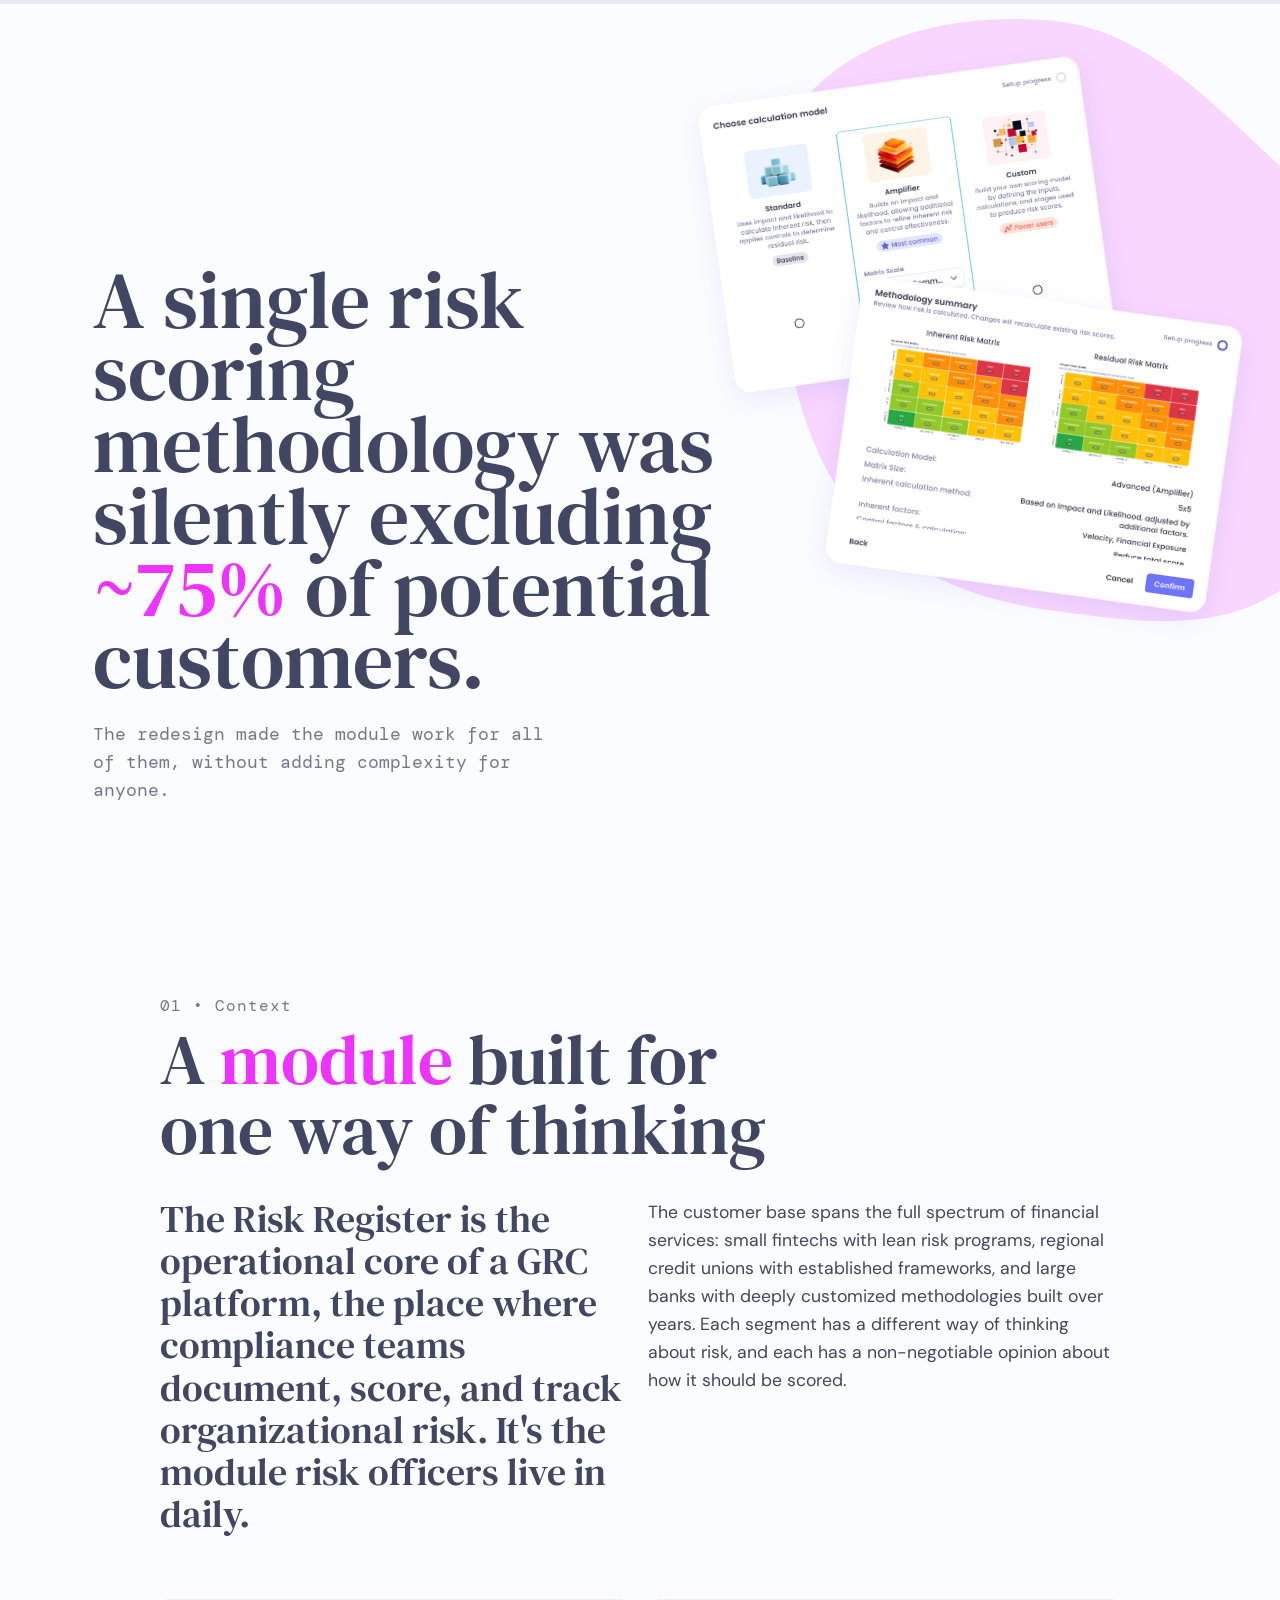
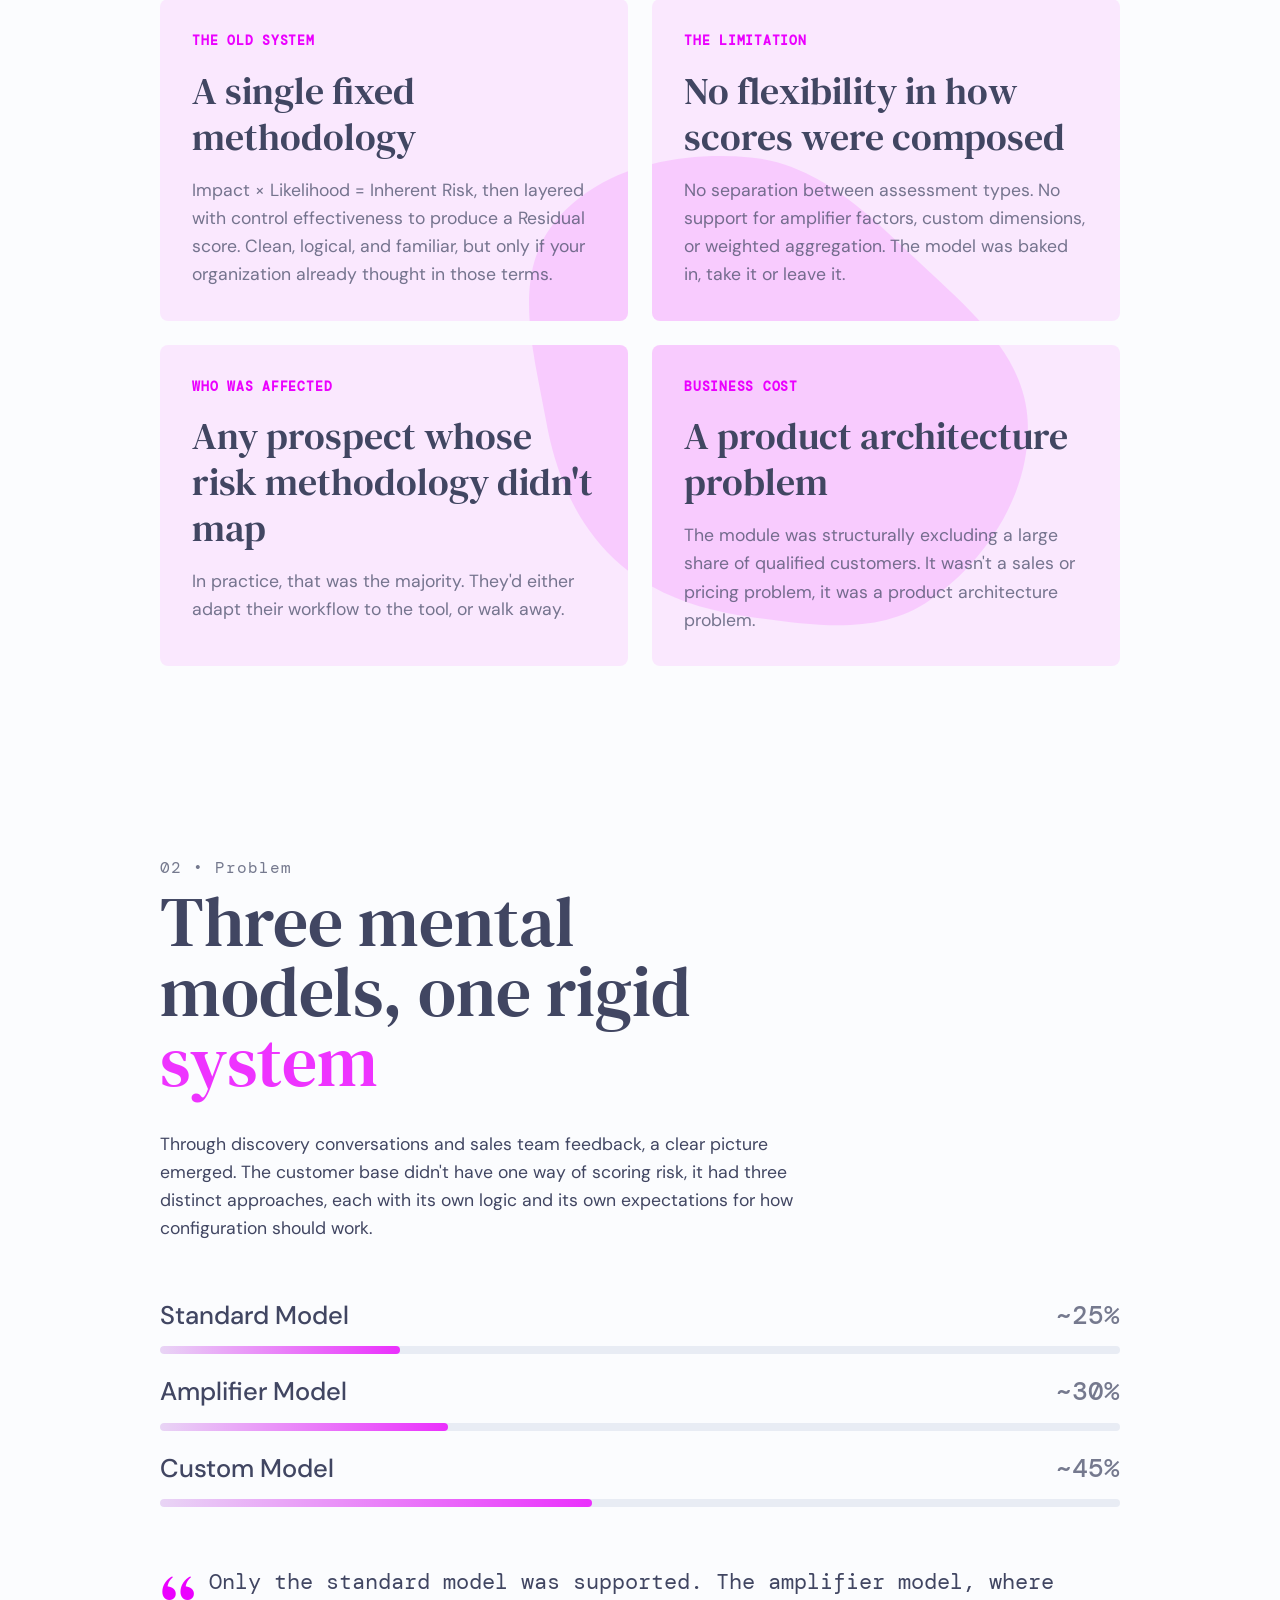
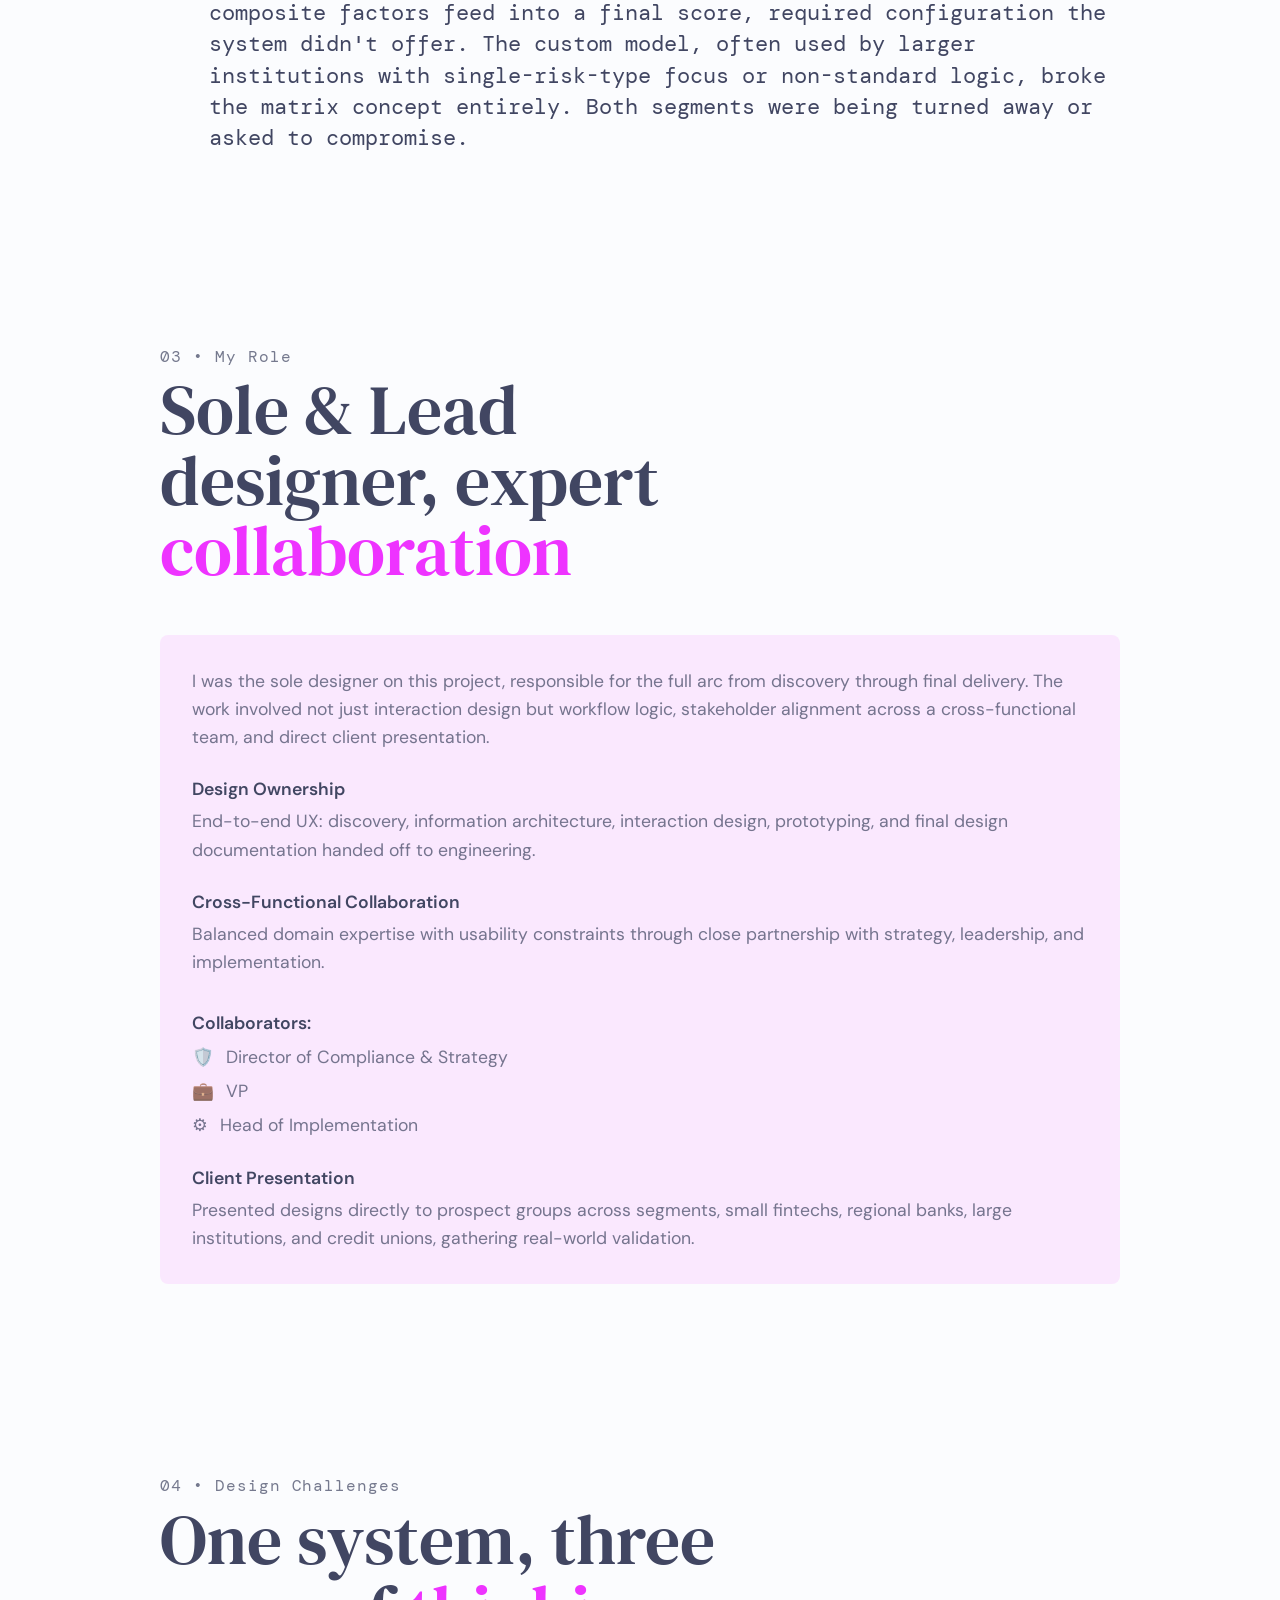
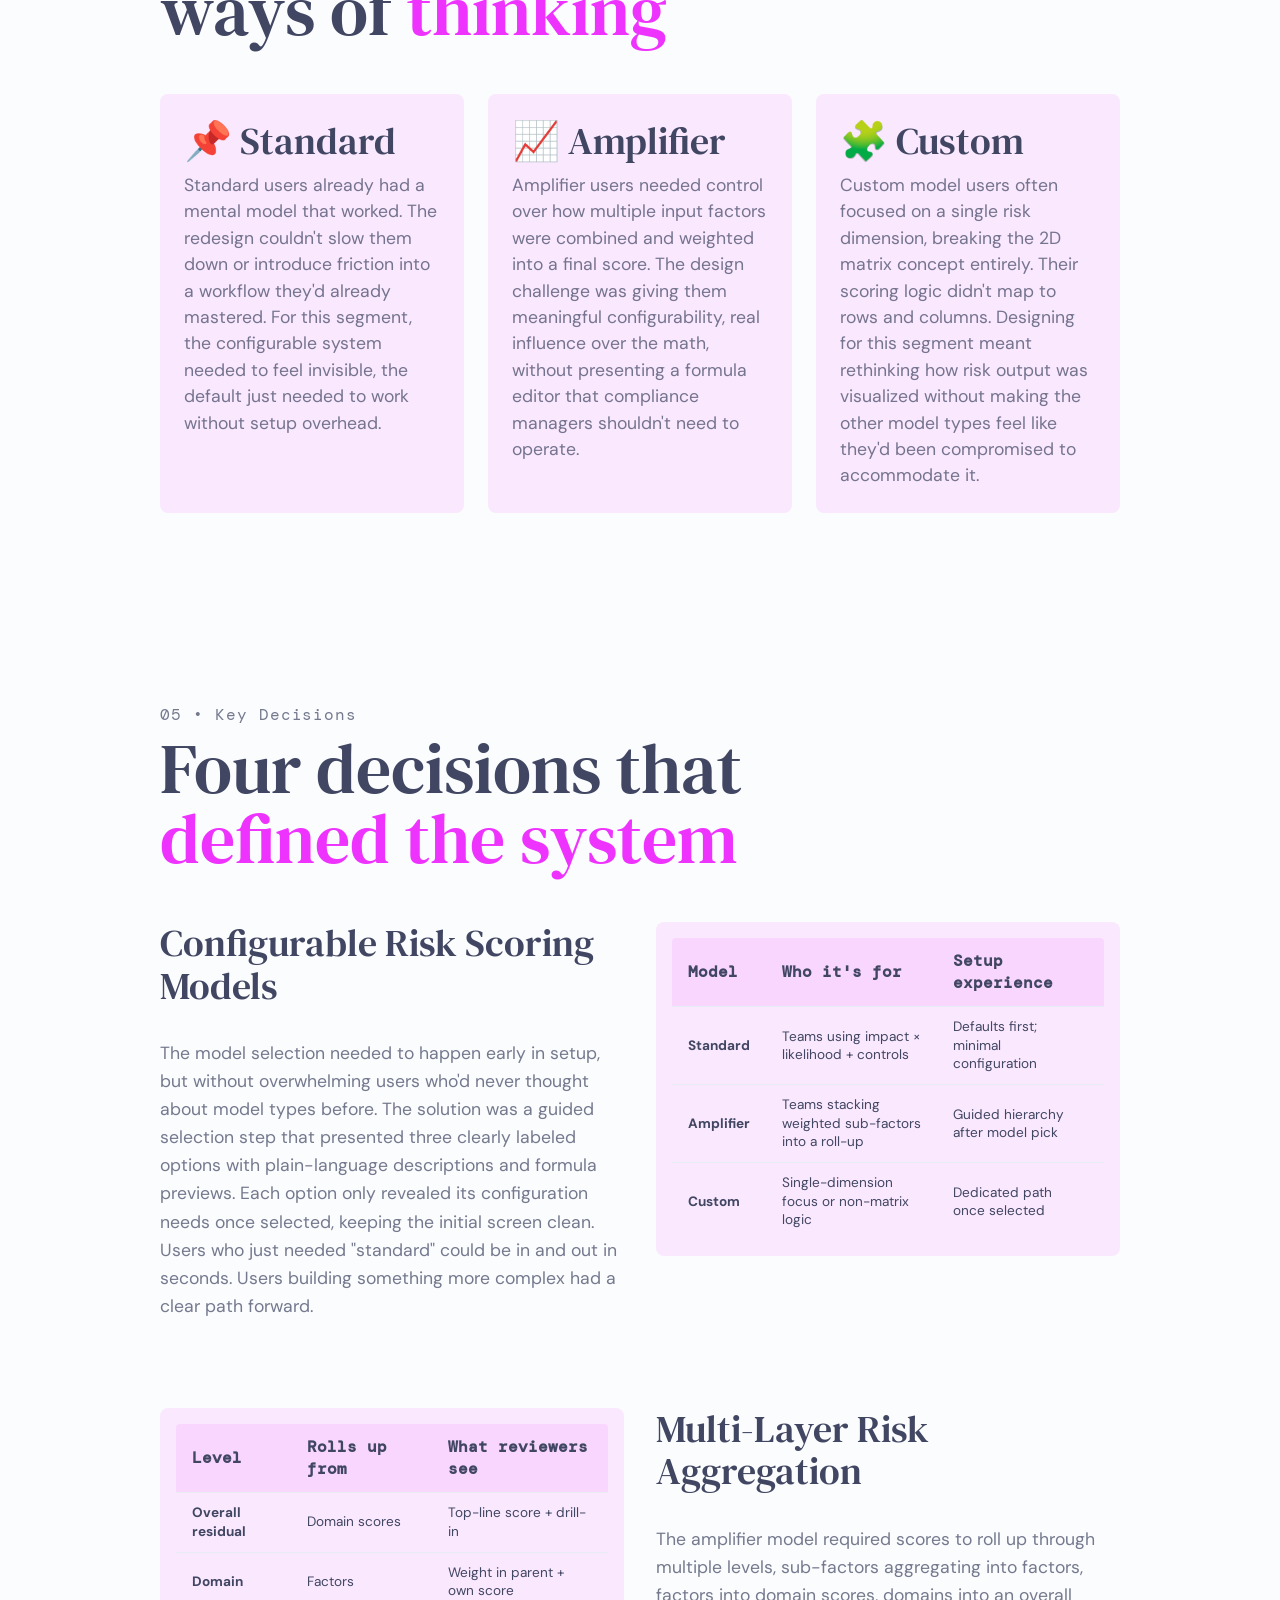
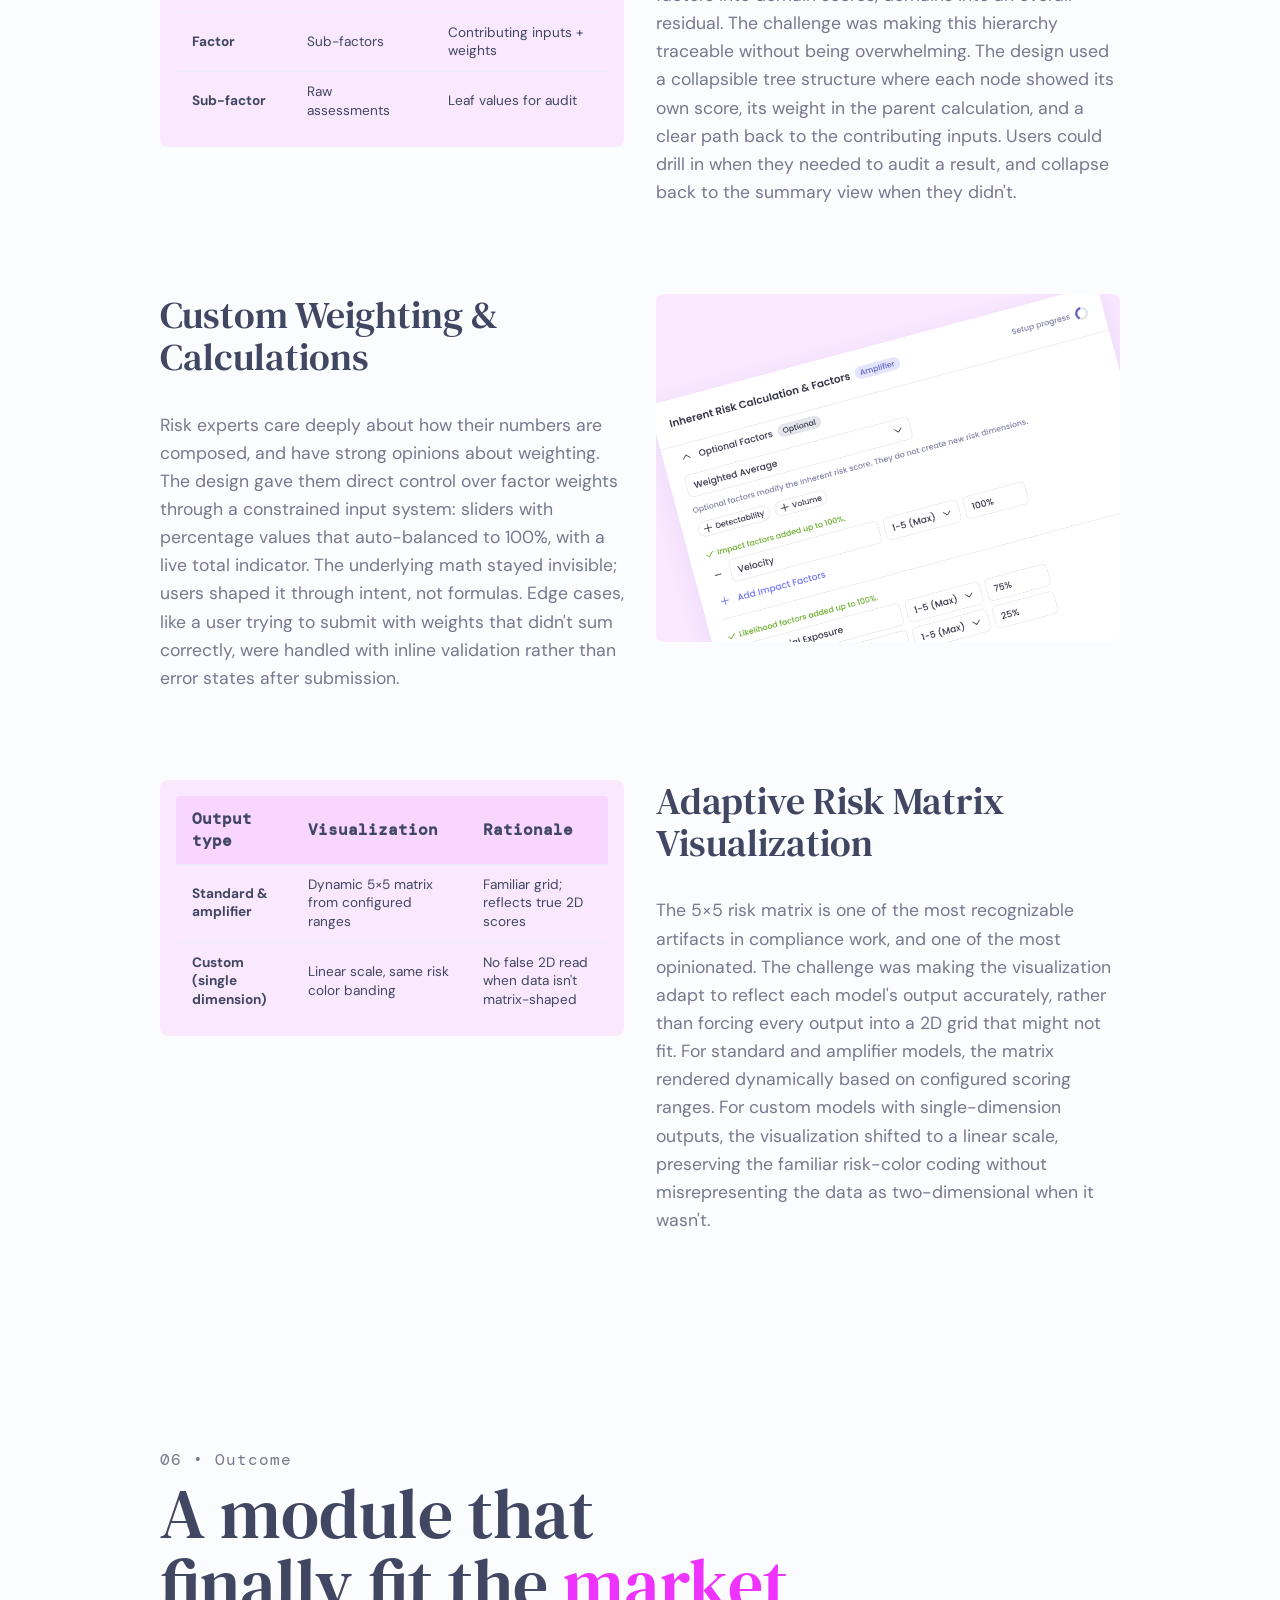
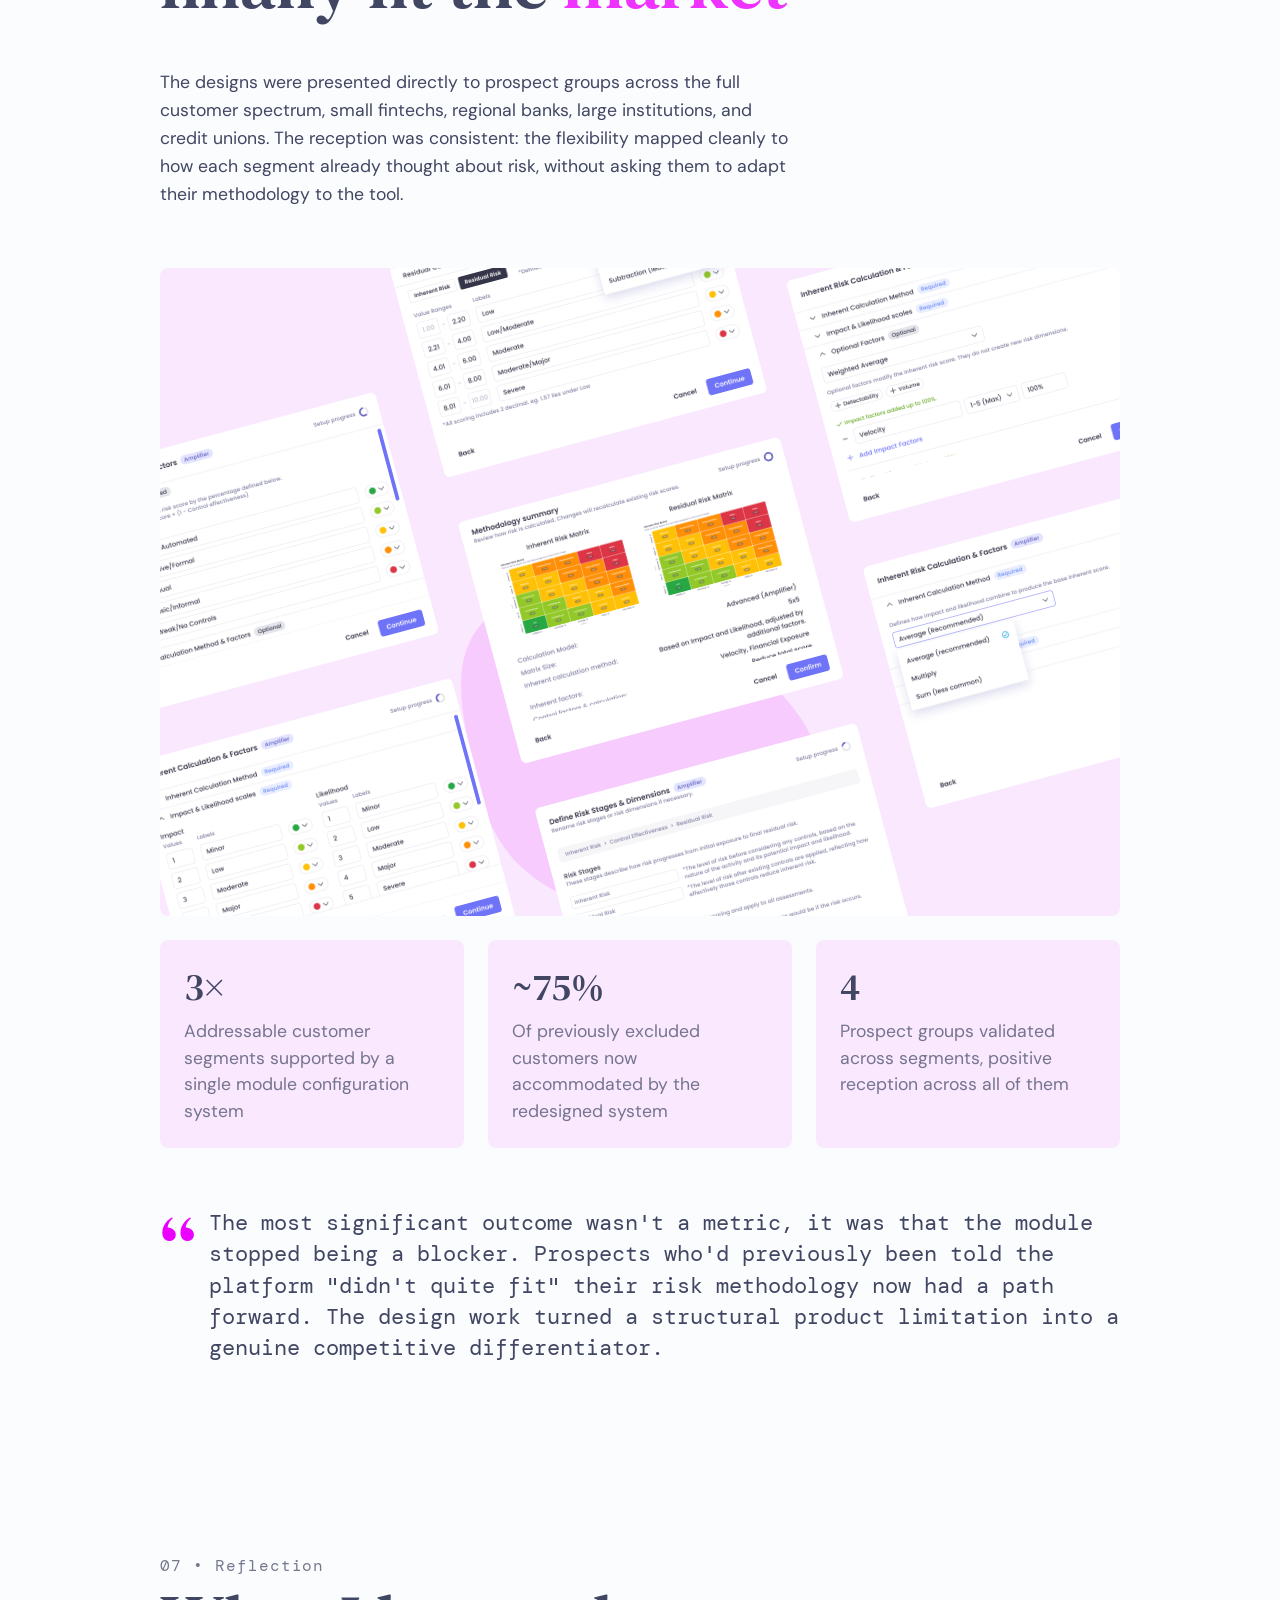
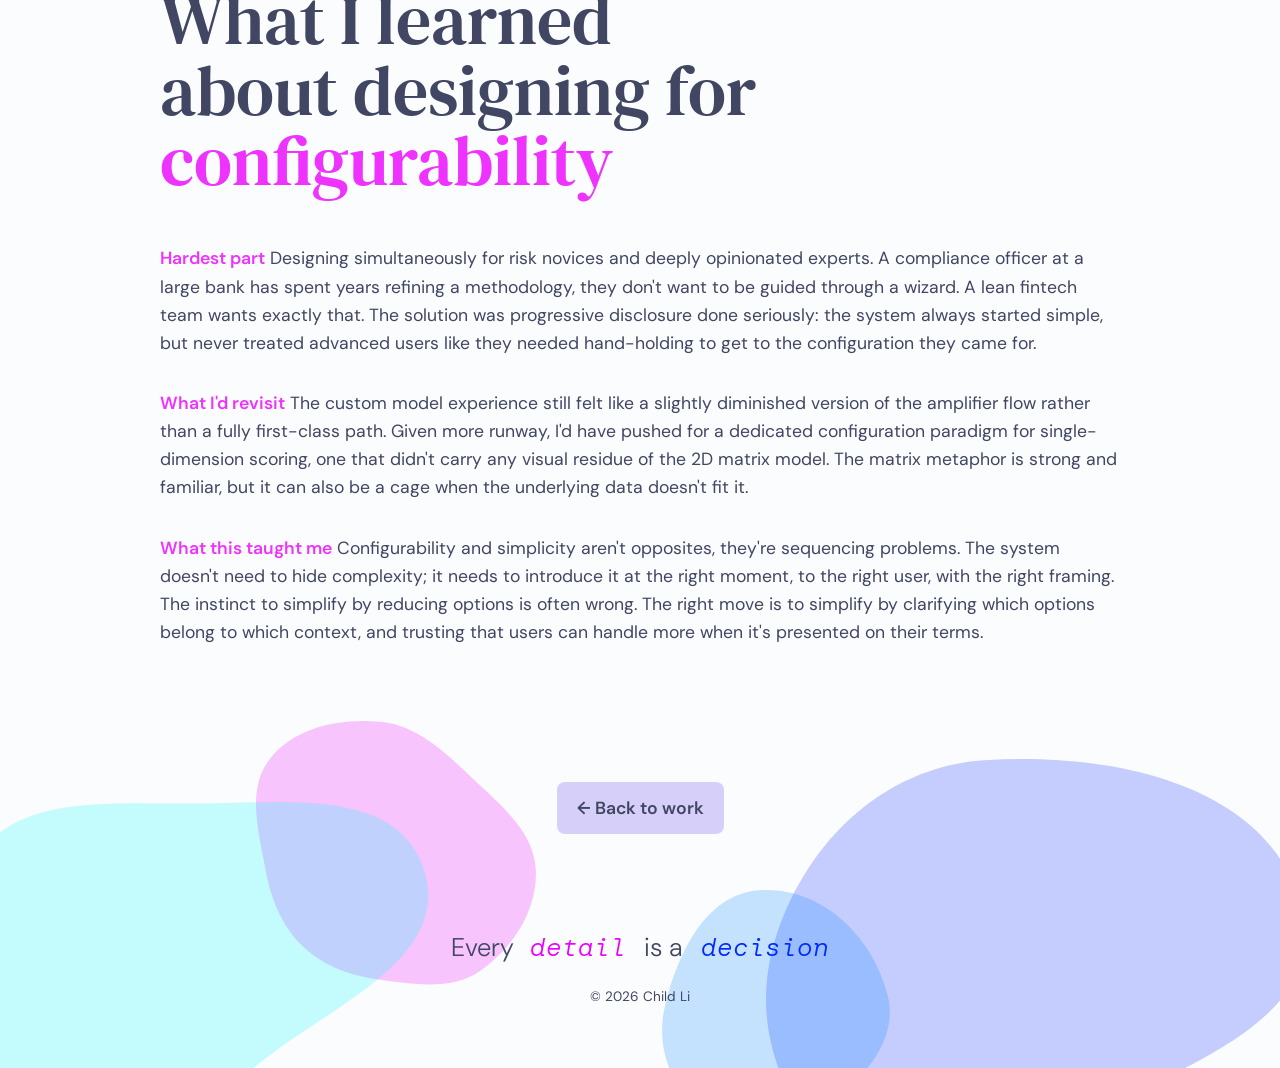
==== commit 96ead632: "Add Vercel Web Analytics to project ## Vercel Web Analytics Installation  Successfully installed and" ====
--- a/case-study-1.html
+++ b/case-study-1.html
@@ -9,6 +9,10 @@
   <link href="https://fonts.googleapis.com/css2?family=Instrument+Serif:ital@0;1&family=DM+Serif+Display&family=DM+Serif+Text:ital@0;1&family=DM+Mono:ital@0;1&family=DM+Sans:ital,wght@0,300;0,400;0,500;0,600;0,700;1,400&display=swap" rel="stylesheet">
   <link rel="stylesheet" href="css/styles.css">
   <link rel="stylesheet" href="css/case-study.css">
+  <script>
+    window.va = window.va || function () { (window.vaq = window.vaq || []).push(arguments); };
+  </script>
+  <script defer src="/_vercel/insights/script.js"></script>
 </head>
 <body class="page-case-study page-case-study--1">
   <div class="reading-progress" role="progressbar" aria-label="Page reading progress" aria-valuenow="0" aria-valuemin="0" aria-valuemax="100">
--- a/css/styles.css
+++ b/css/styles.css
@@ -142,6 +142,9 @@
   text-align: center;
   color: var(--color-text);
 }
+.section-header__title-line {
+  display: block;
+}
 .section-header__subtitle {
   font-family: var(--font-sans);
   font-size: 1rem;
@@ -293,7 +296,8 @@
   max-width: 1600px;
   margin-left: auto;
   margin-right: auto;
-  height: 90vh;
+  /* Tall viewports: cap row height so cards don’t stretch past ~960px */
+  height: min(90vh, 960px);
   display: grid;
   gap: 1.5rem; /* 24px at 16px root, scales with font size */
   grid-template-columns: 1fr;
@@ -1063,9 +1067,11 @@
 .site-footer__spheres {
   position: absolute;
   top: -12rem;
-  left: -5rem;
-  right: -5rem;
+  left: 50%;
+  right: auto;
   bottom: 0;
+  width: min(100vw, calc(1600px + 10rem));
+  transform: translateX(-50%);
   overflow: hidden;
   z-index: 0;
   pointer-events: none;
--- a/css/case-study.css
+++ b/css/case-study.css
@@ -83,8 +83,9 @@
 }
 /* Blob shape from SVG; fill = per–case-study tint (same as homepage card bg) */
 .cs-hero::before {
-  width: clamp(320px, 50vw, 800px);
-  height: clamp(320px, 50vw, 800px);
+  /* Grows on wide viewports; max 2× former 800px cap */
+  width: clamp(320px, min(50vw, 18vw + 480px), 1600px);
+  height: clamp(320px, min(50vw, 18vw + 480px), 1600px);
   top: 0;
   /* Shift ~10% of hero width past the right edge (blob sits further right) */
   right: -10%;
@@ -126,10 +127,13 @@
   align-self: end;
 }
 .cs-hero__covers {
-  /* Case study 1: stacked covers at top right */
+  /* Case study 1: stacked covers at top right; pull in on ultrawide, capped at +50vw */
   position: absolute;
   top: var(--space-2xl);
-  right: var(--space-lg);
+  right: calc(
+    var(--space-lg)
+    + min(50vw, max(0px, (100vw - min(90vw, 1600px)) / 2))
+  );
   z-index: 2;
 }
 .cs-hero__covers--stacked {
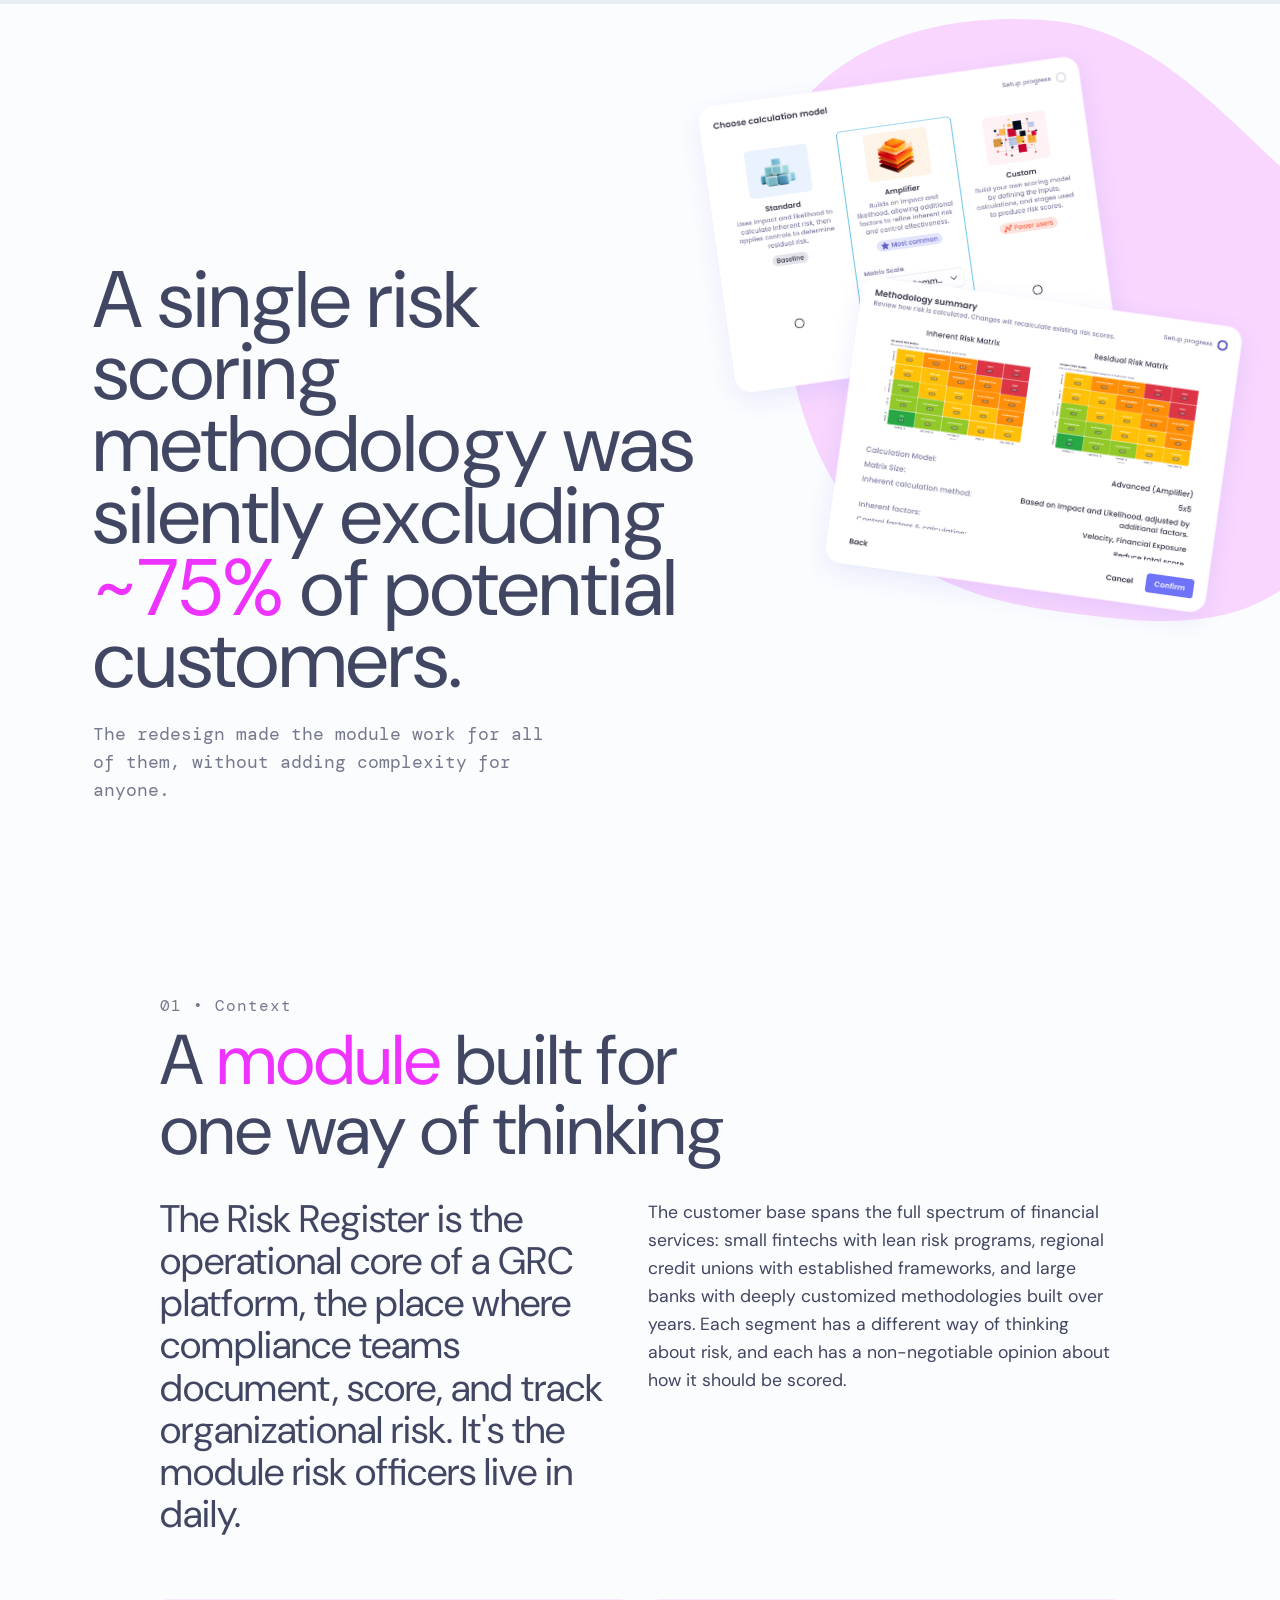
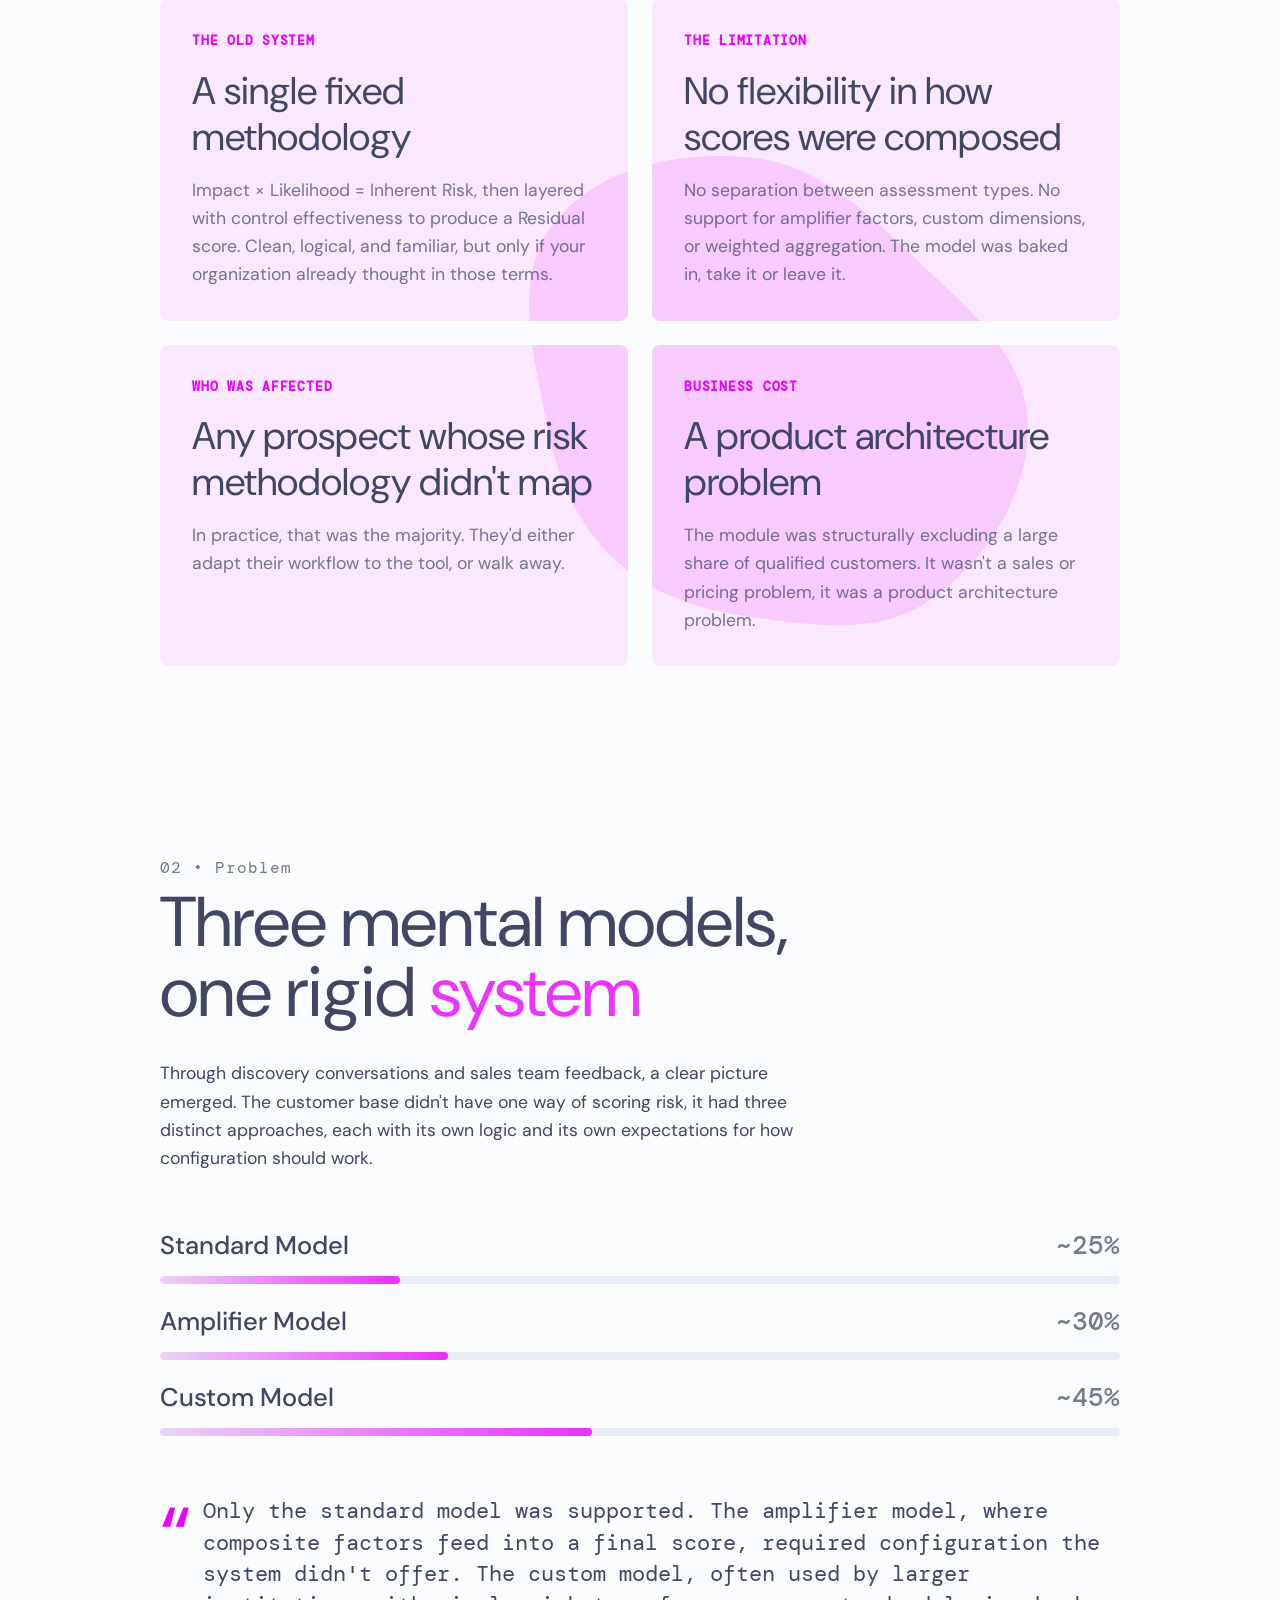
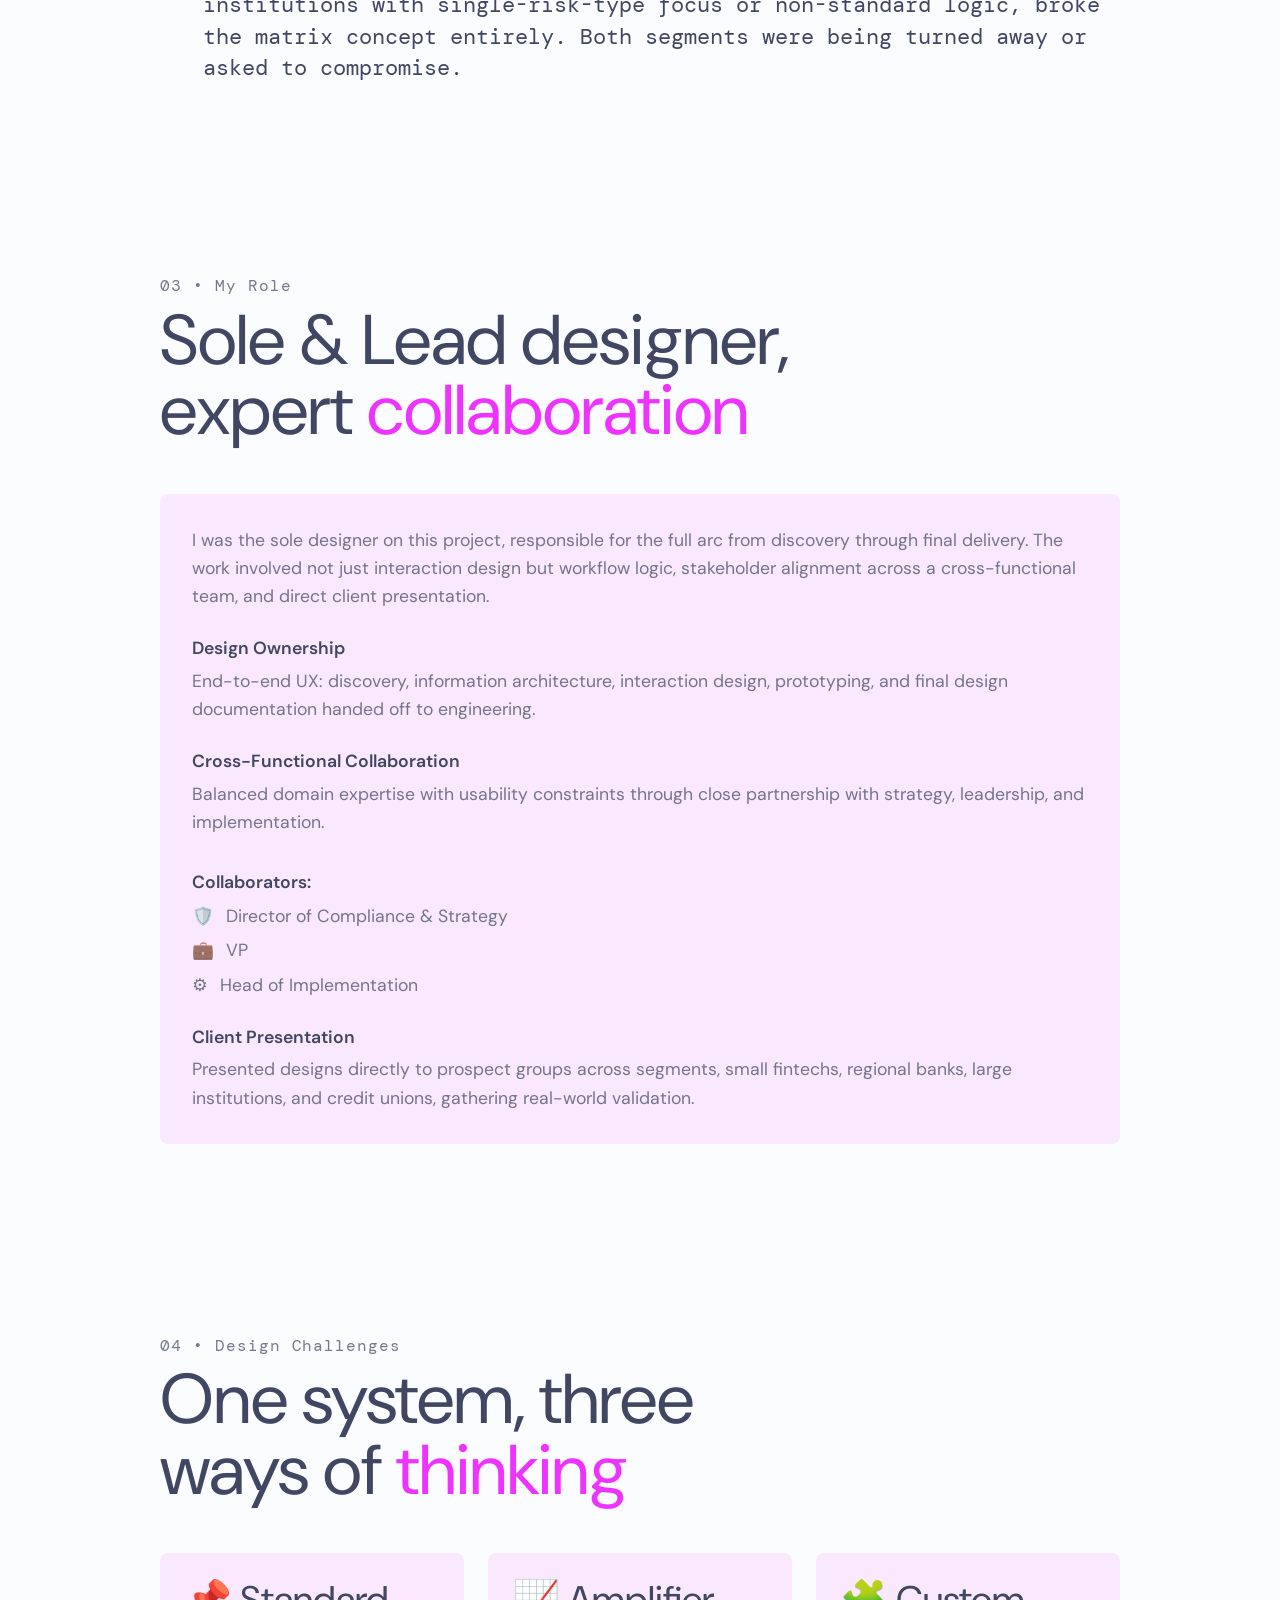
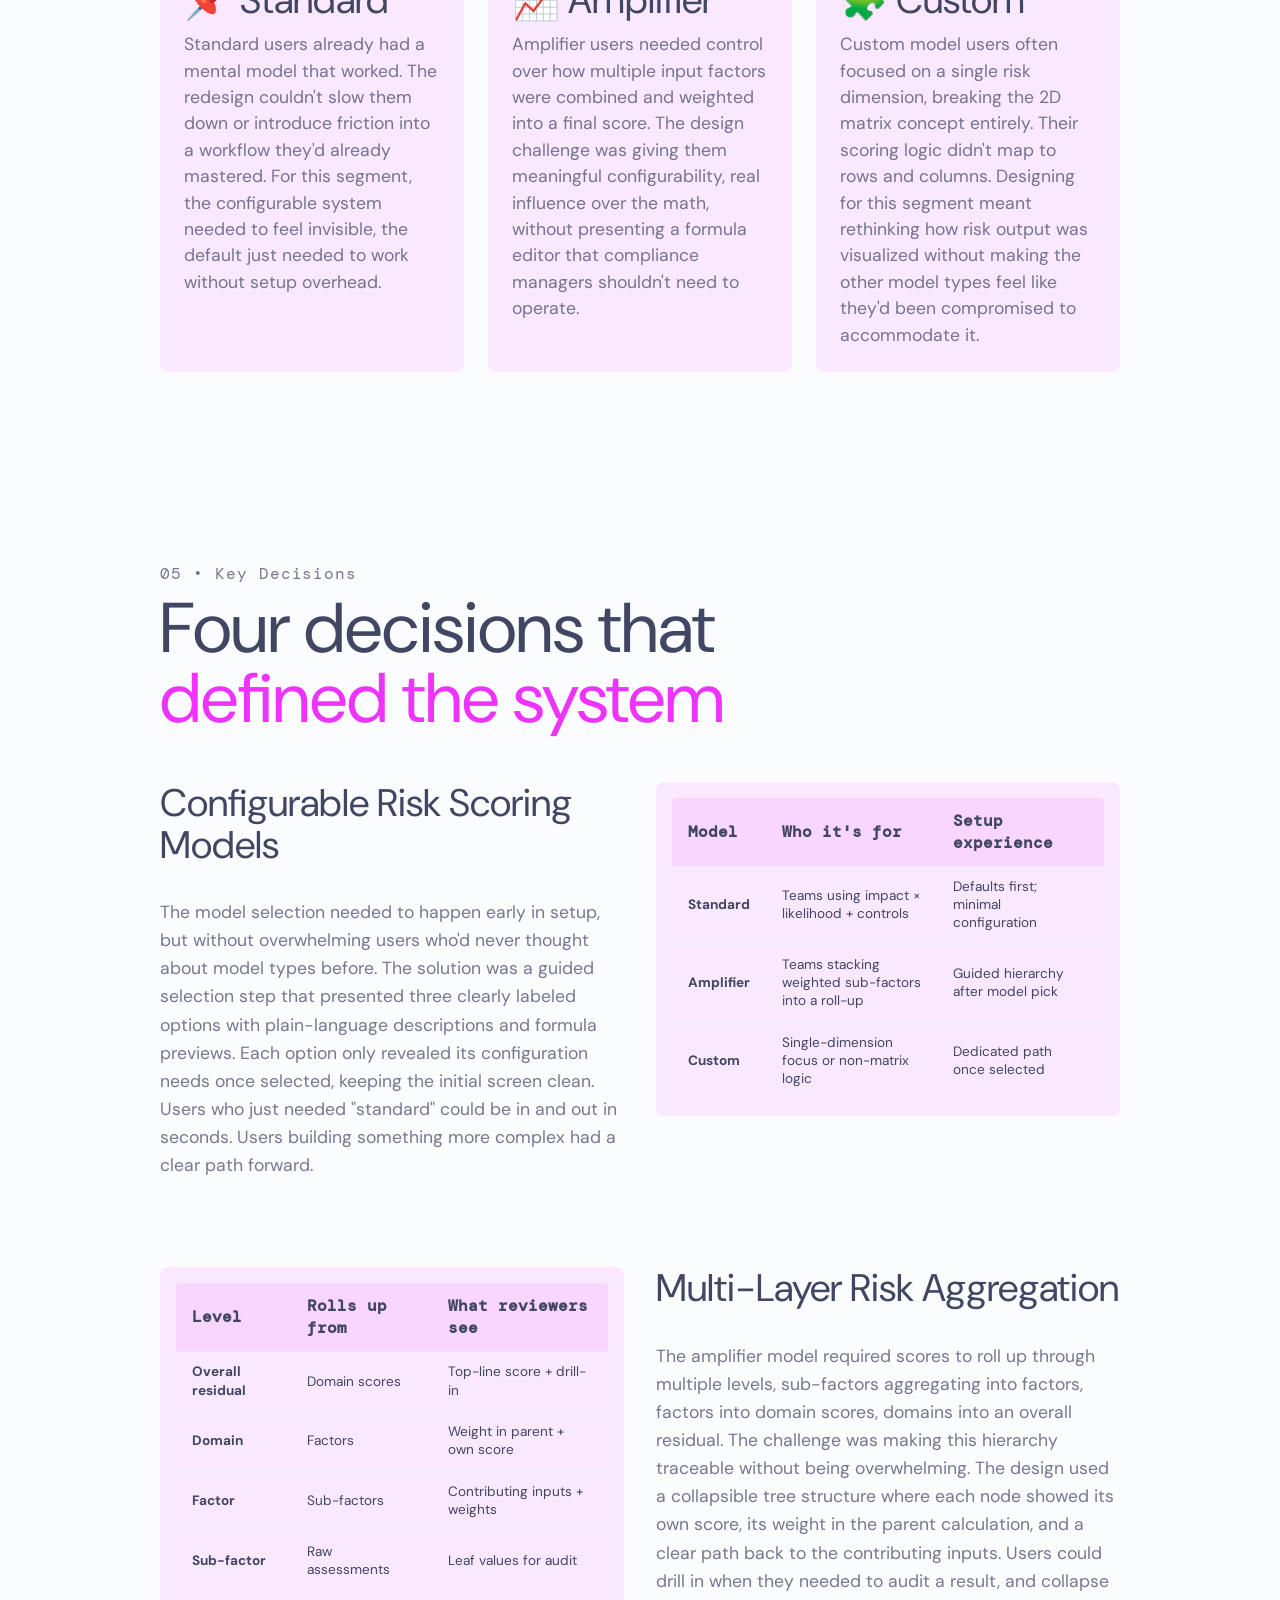
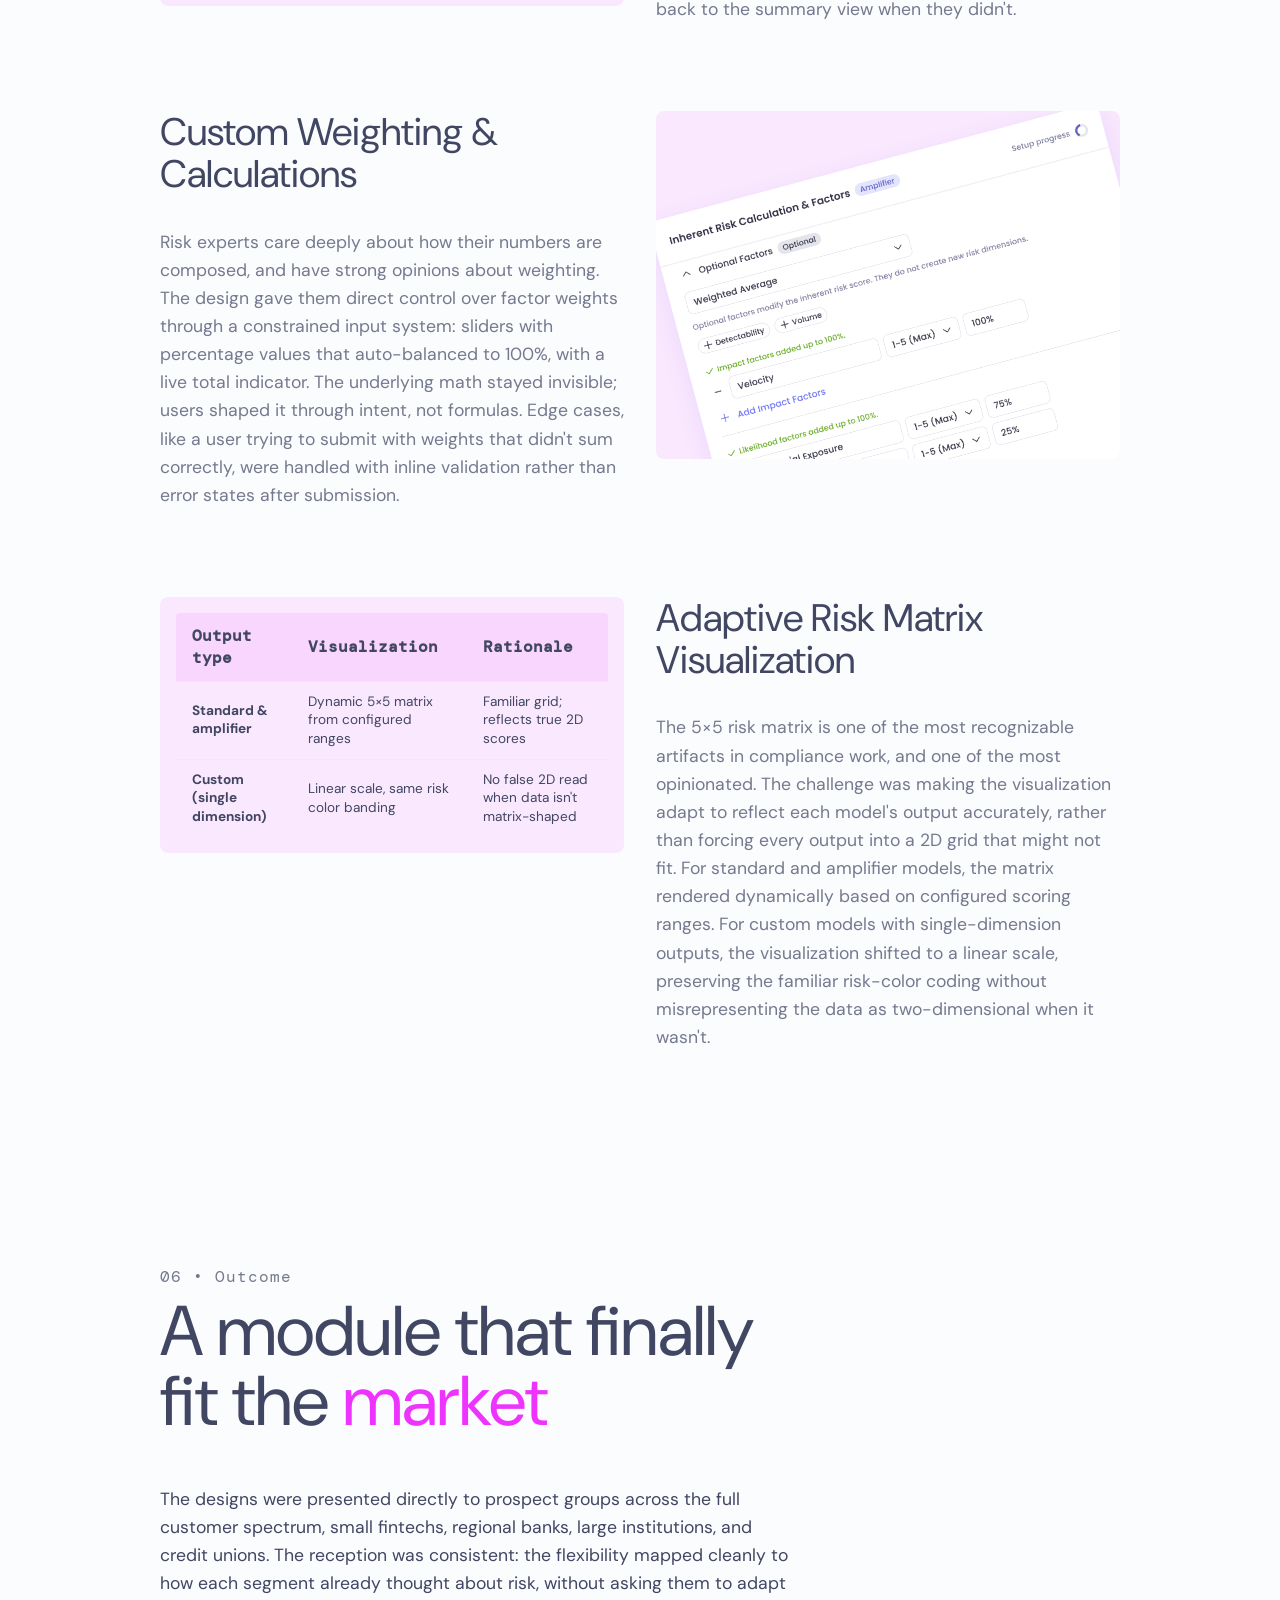
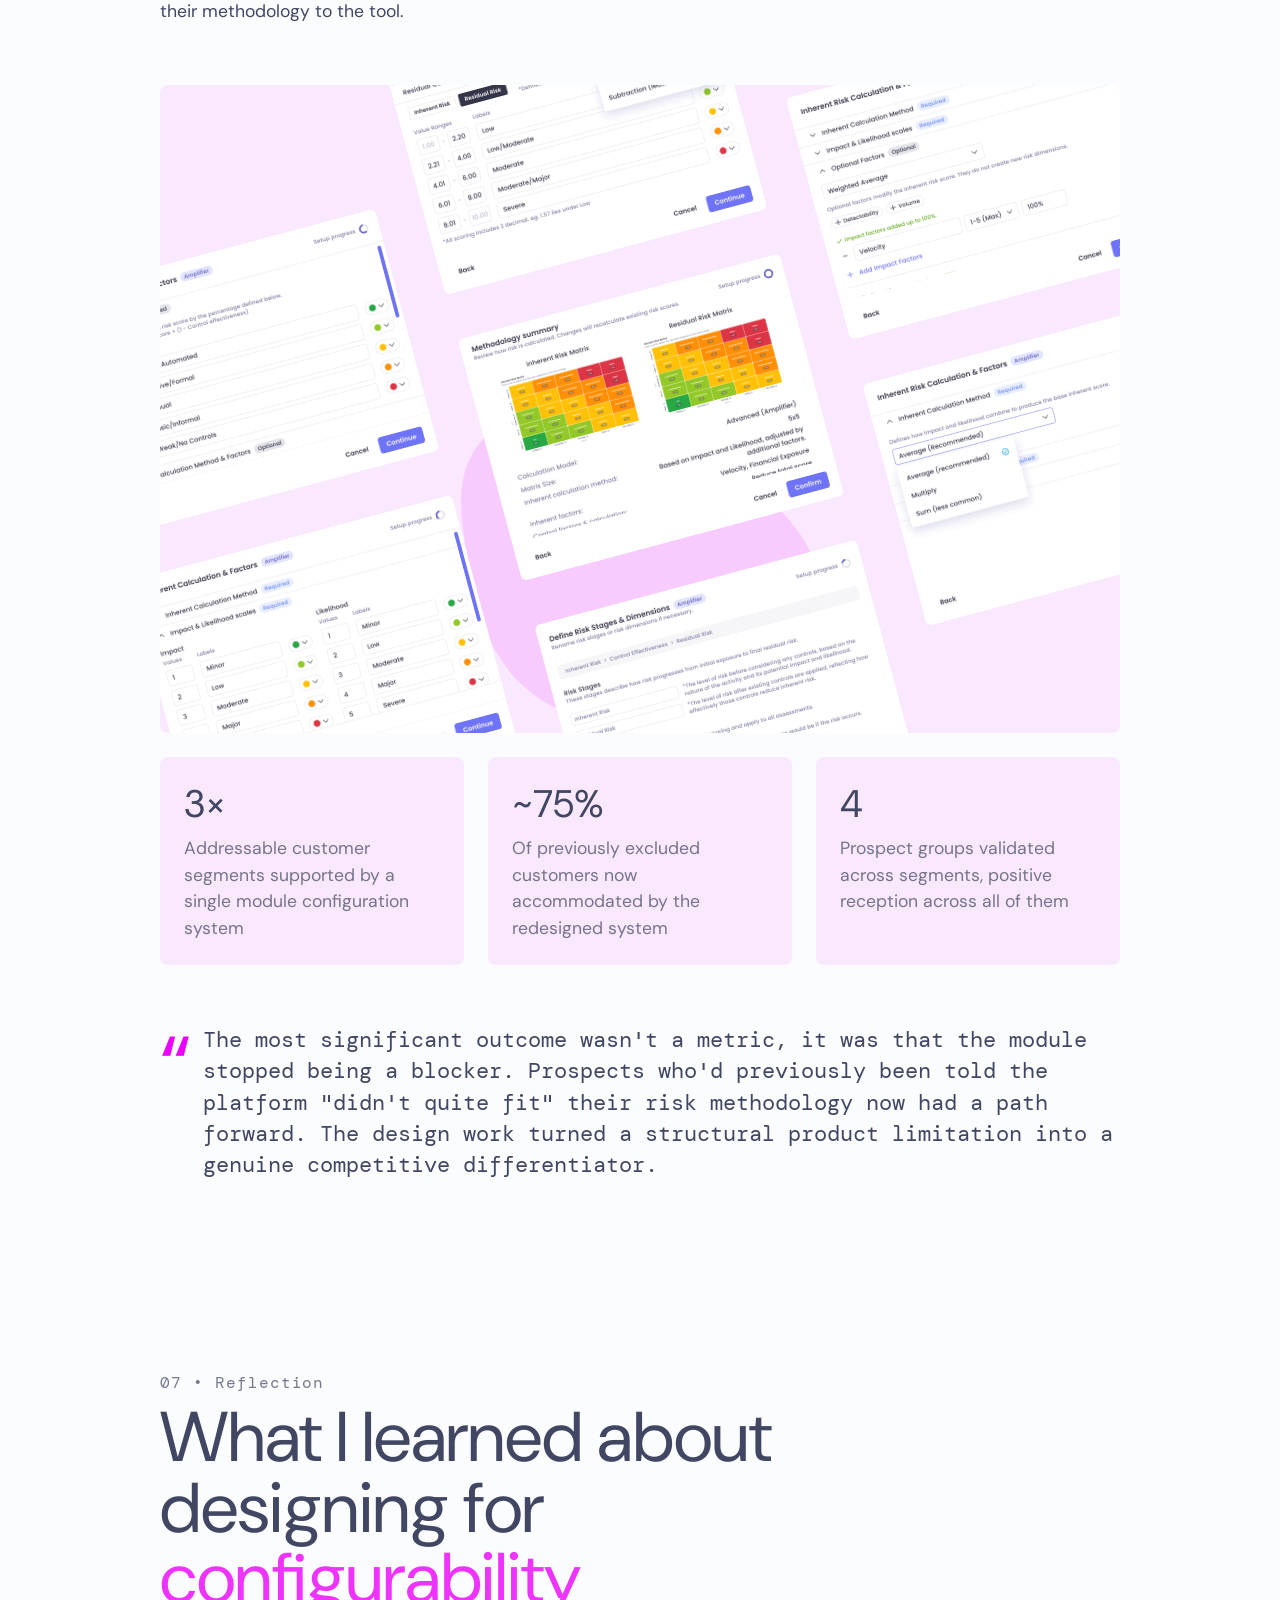
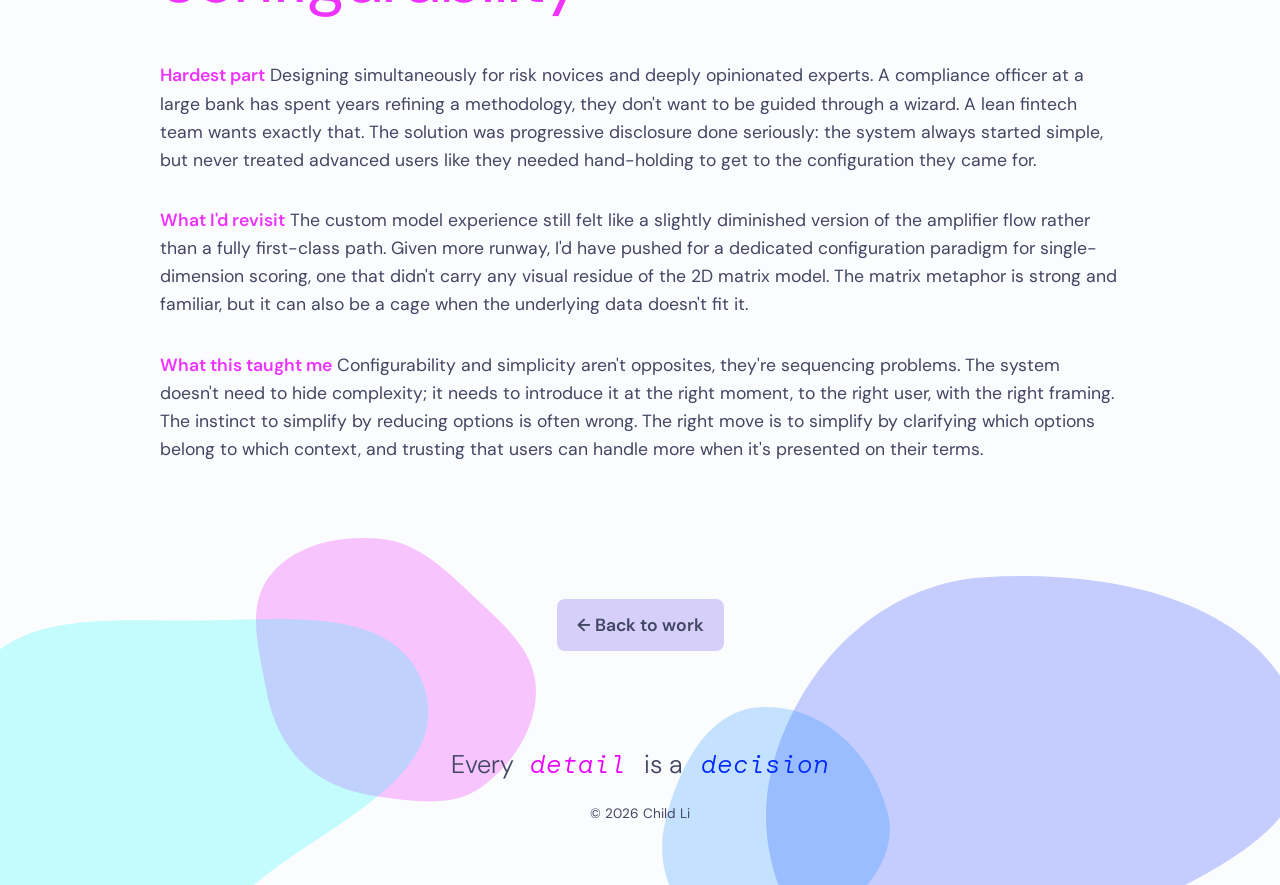
==== commit 6c3bc502: "Switch title type from DM Serif Text to DM Sans. Co-authored-by: Cursor <cursoragent@cursor.com>" ====
--- a/case-study-1.html
+++ b/case-study-1.html
@@ -6,13 +6,9 @@
   <title>Designing a Flexible Risk Scoring System for Compliance Teams - Case Study 1</title>
   <link rel="preconnect" href="https://fonts.googleapis.com">
   <link rel="preconnect" href="https://fonts.gstatic.com" crossorigin>
-  <link href="https://fonts.googleapis.com/css2?family=Instrument+Serif:ital@0;1&family=DM+Serif+Display&family=DM+Serif+Text:ital@0;1&family=DM+Mono:ital@0;1&family=DM+Sans:ital,wght@0,300;0,400;0,500;0,600;0,700;1,400&display=swap" rel="stylesheet">
+  <link href="https://fonts.googleapis.com/css2?family=Instrument+Serif:ital@0;1&family=DM+Mono:ital@0;1&family=DM+Sans:ital,wght@0,300;0,400;0,500;0,600;0,700;1,400&display=swap" rel="stylesheet">
   <link rel="stylesheet" href="css/styles.css">
   <link rel="stylesheet" href="css/case-study.css">
-  <script>
-    window.va = window.va || function () { (window.vaq = window.vaq || []).push(arguments); };
-  </script>
-  <script defer src="/_vercel/insights/script.js"></script>
 </head>
 <body class="page-case-study page-case-study--1">
   <div class="reading-progress" role="progressbar" aria-label="Page reading progress" aria-valuenow="0" aria-valuemin="0" aria-valuemax="100">
--- a/css/styles.css
+++ b/css/styles.css
@@ -18,7 +18,7 @@
   --color-accent-2-solid: #0029FF;
   --color-accent-3-solid: #0085FF;
   --color-accent-4-solid: #00ffff;
-  --font-title: "DM Serif Text", Georgia, serif;
+  --font-title: "DM Sans", system-ui, sans-serif;
   --font-subtitle: "DM Mono", ui-monospace, monospace;
   --font-sans: "DM Sans", system-ui, sans-serif;
   --space-xs: 0.5rem;
@@ -219,6 +219,15 @@
   animation: hero-reveal 0.8s ease both;
   animation-delay: 0.15s;
 }
+
+@media (max-width: 47.9375rem) {
+  .hero__title,
+  body.page-case-study .cs-hero__title {
+    font-size: clamp(1.85rem, 6.2vw + 0.5rem, 2.65rem);
+    line-height: 1.1;
+  }
+}
+
 .hero__subtitle {
   font-family: var(--font-subtitle);
   font-size: 1rem;
@@ -394,6 +403,9 @@
   object-fit: cover;
   display: block;
 }
+.case-studies__grid .case-card:nth-child(3) .case-card__mock img {
+  object-position: center center;
+}
 .case-card__mock .placeholder {
   font-family: var(--font-subtitle);
   font-size: 0.85rem;
@@ -445,6 +457,16 @@
 
 /* Tablet & mobile: hide media, content fills the card */
 @media (max-width: 48rem) {
+  .case-studies .section-header,
+  .case-studies__grid {
+    width: 100%;
+  }
+  .case-studies .section-header__title {
+    font-size: clamp(1.65rem, 5vw + 0.85rem, 2.75rem);
+  }
+  .case-studies .case-card__title {
+    font-size: clamp(1.2rem, 3.8vw + 0.65rem, 1.85rem);
+  }
   .case-studies__grid {
     height: auto;
     grid-auto-rows: auto;
@@ -1077,6 +1099,12 @@
   pointer-events: none;
 }
 
+@media (max-width: 64rem) {
+  .site-footer__spheres {
+    display: none;
+  }
+}
+
 .site-footer__sphere {
   position: absolute;
   z-index: 0;
--- a/css/case-study.css
+++ b/css/case-study.css
@@ -47,7 +47,12 @@
   margin-right: auto;
 }
 /* Section content (Context, Role, Challenges, Decisions, Outcome, Reflection): max 960px */
-.cs-context__wrap,
+.cs-context__wrap {
+  width: 95%;
+  max-width: 960px;
+  margin-left: auto;
+  margin-right: auto;
+}
 .cs-inner {
   width: 90%;
   max-width: 960px;
@@ -200,43 +205,39 @@
   display: none;
 }
 
-/* Case study 3: parallel covers (3 side by side) */
+/* Case study 3: single hero cover */
 .page-case-study--3 .cs-hero__covers {
-  flex-direction: row;
+  display: flex;
   align-items: flex-start;
-  gap: var(--space-sm);
-}
-.page-case-study--3 .cs-hero__cover {
-  width: 12vw;
+  top: calc(var(--space-2xl) + 20vh);
+  right: 0;
+}
+.page-case-study--3 .cs-hero__cover.cs-hero__cover--single {
+  width: 48vw;
+  max-width: none;
   border-radius: var(--radius-lg);
   overflow: hidden;
-  box-shadow: 0 8px 24px 0 rgba(77, 74, 236, 0.10);
+  box-shadow: none;
   flex-shrink: 0;
   transform: rotate(8deg);
-}
-.page-case-study--3 .cs-hero__cover--1 {
-  margin: 0;
-  margin-top: 0;
+  margin: 0;
   z-index: 1;
   position: relative;
-}
-.page-case-study--3 .cs-hero__cover--2 {
-  margin: 0;
-  margin-top: 40px;
-  z-index: 1;
-  position: relative;
-}
-.page-case-study--3 .cs-hero__cover--3 {
-  margin: 0;
-  margin-top: 80px;
-  z-index: 1;
-  position: relative;
-}
-.page-case-study--3 .cs-hero__cover img {
+  background: none;
+  border: none;
+  backdrop-filter: none;
+  min-height: 0;
+}
+.page-case-study--3 .cs-hero__cover.cs-hero__cover--single img {
   width: 100%;
   height: auto;
+  max-height: none;
+  object-fit: contain;
   display: block;
   vertical-align: middle;
+  box-shadow: none;
+  filter: none;
+  transform: none;
 }
 .page-case-study--3 .cs-hero__covers:not(:has(img)) {
   display: none;
@@ -497,7 +498,7 @@
   letter-spacing: 0.06em;
 }
 
-/* Section heading (h2) — DM Serif Text, shown under each subtitle */
+/* Section heading (h2) — DM Sans, shown under each subtitle */
 .section-heading {
   font-family: var(--font-title);
   font-size: var(--text-h2);
@@ -767,7 +768,7 @@
 .cs-context__quote::before {
   content: "\201C";
   flex-shrink: 0;
-  font-family: "DM Serif Display", "DM Serif Text", Georgia, serif;
+  font-family: "DM Sans", system-ui, sans-serif;
   font-size: 4em;
   line-height: 1;
   font-style: normal;
@@ -1182,6 +1183,16 @@
 .page-case-study--3 .cs-decision__frame--cs3-a {
   align-items: center;
   justify-content: center;
+  aspect-ratio: auto;
+}
+.page-case-study--3 .cs-decision__frame--cs3-a .cs-decision__img--cs3-a {
+  width: 100%;
+  height: auto;
+  max-width: 100%;
+  object-fit: contain;
+  transform: none;
+  box-shadow: none;
+  border-radius: 0;
 }
 .page-case-study .cs-decision__frame.cs-decision__frame--table {
   align-items: stretch;
